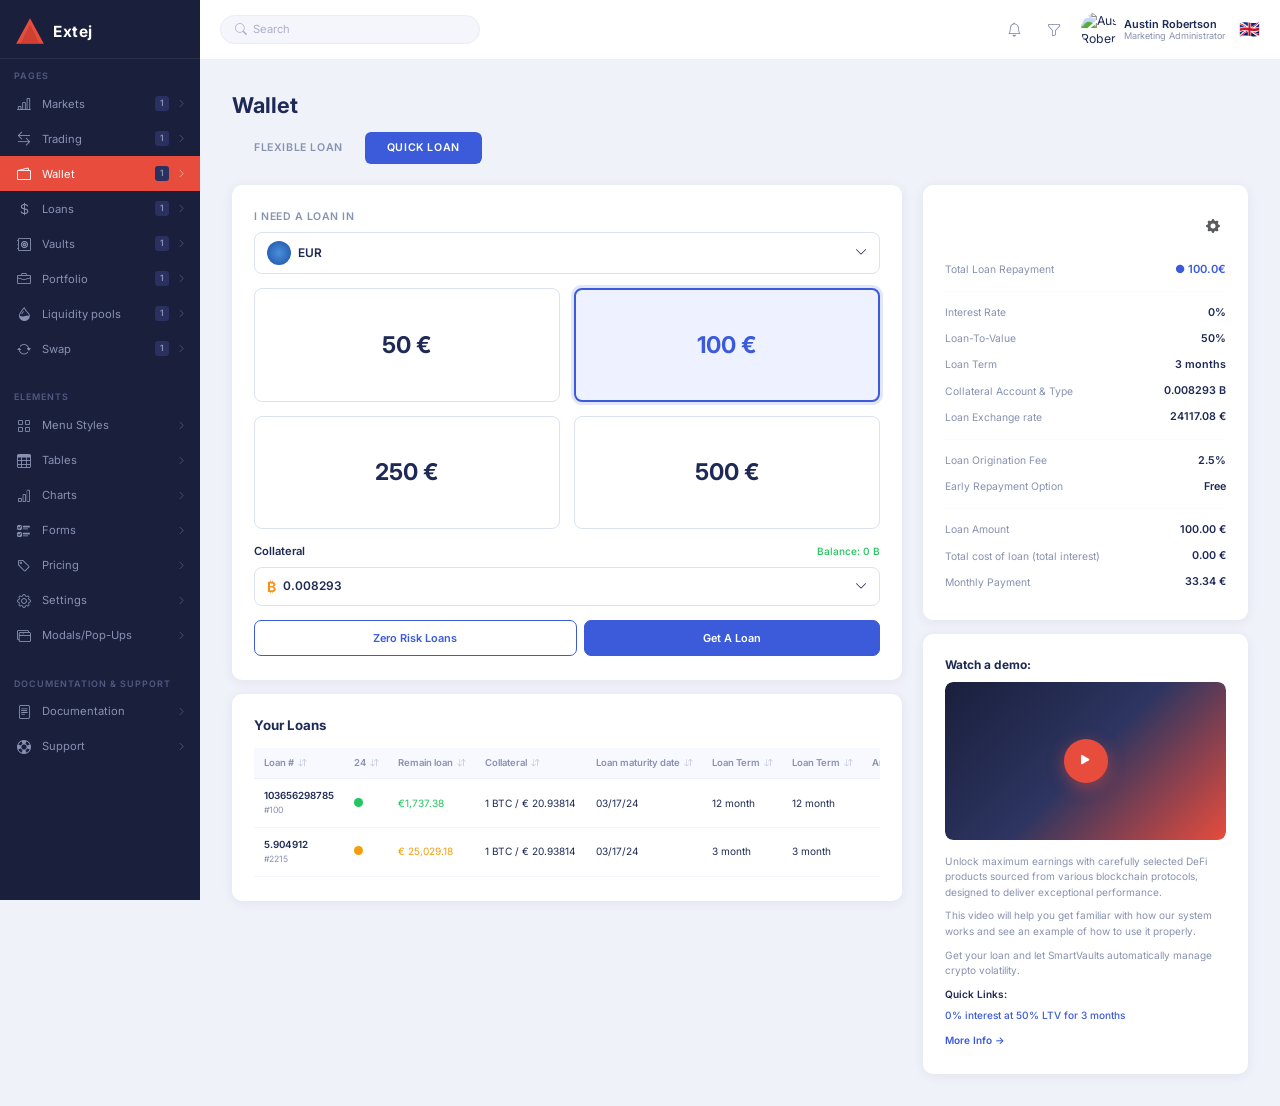
==== assignments/assign2/index.html @ 7be0f8ec "Initial commit: Abhiyantri Foodler project" ====
<!DOCTYPE html>
<html lang="en">
<head>
  <meta charset="UTF-8" />
  <meta name="viewport" content="width=device-width, initial-scale=1.0" />
  <title>Extej – Wallet</title>

  <!-- Bootstrap 5 -->
  <link
    rel="stylesheet"
    href="https://cdn.jsdelivr.net/npm/bootstrap@5.3.3/dist/css/bootstrap.min.css"
  />
  <!-- Bootstrap Icons -->
  <link
    rel="stylesheet"
    href="https://cdn.jsdelivr.net/npm/bootstrap-icons@1.11.3/font/bootstrap-icons.min.css"
  />
  <!-- Google Fonts -->
  <link
    href="https://fonts.googleapis.com/css2?family=Inter:wght@300;400;500;600;700&display=swap"
    rel="stylesheet"
  />

  <link rel="stylesheet" href="style.css" />
</head>
<body>

<!-- ═══════════════════════════════════════════
     MOBILE OFFCANVAS SIDEBAR (xs / sm)
═══════════════════════════════════════════ -->
<div class="offcanvas offcanvas-start sidebar-offcanvas" tabindex="-1" id="mobileSidebar">
  <div class="offcanvas-header border-0 pb-0">
    <div class="brand d-flex align-items-center gap-2">
      <div class="brand-logo">
        <svg width="30" height="30" viewBox="0 0 30 30" fill="none">
          <polygon points="15,2 28,26 2,26" fill="#e74c3c"/>
          <polygon points="15,8 24,26 6,26" fill="#c0392b" opacity=".6"/>
        </svg>
      </div>
      <span class="brand-name">Extej</span>
    </div>
    <button type="button" class="btn-close btn-close-white" data-bs-dismiss="offcanvas"></button>
  </div>
  <div class="offcanvas-body p-0">
    <!-- reuse same sidebar nav -->
    <div id="sidebarNavMobile"></div>
  </div>
</div>

<!-- ═══════════════════════════════════════════
     MAIN LAYOUT WRAPPER
═══════════════════════════════════════════ -->
<div class="app-wrapper">

  <!-- ─── SIDEBAR (md+) ─── -->
  <aside class="sidebar d-none d-md-flex flex-column">

    <!-- Brand -->
    <div class="sidebar-brand d-flex align-items-center gap-2">
      <div class="brand-logo">
        <svg width="32" height="32" viewBox="0 0 30 30" fill="none">
          <polygon points="15,2 28,26 2,26" fill="#e74c3c"/>
          <polygon points="15,8 24,26 6,26" fill="#c0392b" opacity=".6"/>
        </svg>
      </div>
      <span class="brand-name">Extej</span>
    </div>

    <!-- Nav -->
    <nav class="sidebar-nav flex-grow-1 overflow-auto">

      <p class="nav-section-label">PAGES</p>

      <a href="#" class="nav-item">
        <span class="nav-icon"><i class="bi bi-bar-chart-line"></i></span>
        <span class="nav-text">Markets</span>
        <span class="nav-badge">1</span>
        <i class="bi bi-chevron-right nav-arrow"></i>
      </a>

      <a href="#" class="nav-item">
        <span class="nav-icon"><i class="bi bi-arrow-left-right"></i></span>
        <span class="nav-text">Trading</span>
        <span class="nav-badge">1</span>
        <i class="bi bi-chevron-right nav-arrow"></i>
      </a>

      <a href="#" class="nav-item active">
        <span class="nav-icon"><i class="bi bi-wallet2"></i></span>
        <span class="nav-text">Wallet</span>
        <span class="nav-badge">1</span>
        <i class="bi bi-chevron-right nav-arrow"></i>
      </a>

      <a href="#" class="nav-item">
        <span class="nav-icon"><i class="bi bi-currency-dollar"></i></span>
        <span class="nav-text">Loans</span>
        <span class="nav-badge">1</span>
        <i class="bi bi-chevron-right nav-arrow"></i>
      </a>

      <a href="#" class="nav-item">
        <span class="nav-icon"><i class="bi bi-safe2"></i></span>
        <span class="nav-text">Vaults</span>
        <span class="nav-badge">1</span>
        <i class="bi bi-chevron-right nav-arrow"></i>
      </a>

      <a href="#" class="nav-item">
        <span class="nav-icon"><i class="bi bi-briefcase"></i></span>
        <span class="nav-text">Portfolio</span>
        <span class="nav-badge">1</span>
        <i class="bi bi-chevron-right nav-arrow"></i>
      </a>

      <a href="#" class="nav-item">
        <span class="nav-icon"><i class="bi bi-droplet-half"></i></span>
        <span class="nav-text">Liquidity pools</span>
        <span class="nav-badge">1</span>
        <i class="bi bi-chevron-right nav-arrow"></i>
      </a>

      <a href="#" class="nav-item">
        <span class="nav-icon"><i class="bi bi-arrow-repeat"></i></span>
        <span class="nav-text">Swap</span>
        <span class="nav-badge">1</span>
        <i class="bi bi-chevron-right nav-arrow"></i>
      </a>

      <p class="nav-section-label mt-3">ELEMENTS</p>

      <a href="#" class="nav-item">
        <span class="nav-icon"><i class="bi bi-grid"></i></span>
        <span class="nav-text">Menu Styles</span>
        <i class="bi bi-chevron-right nav-arrow"></i>
      </a>
      <a href="#" class="nav-item">
        <span class="nav-icon"><i class="bi bi-table"></i></span>
        <span class="nav-text">Tables</span>
        <i class="bi bi-chevron-right nav-arrow"></i>
      </a>
      <a href="#" class="nav-item">
        <span class="nav-icon"><i class="bi bi-bar-chart"></i></span>
        <span class="nav-text">Charts</span>
        <i class="bi bi-chevron-right nav-arrow"></i>
      </a>
      <a href="#" class="nav-item">
        <span class="nav-icon"><i class="bi bi-ui-checks"></i></span>
        <span class="nav-text">Forms</span>
        <i class="bi bi-chevron-right nav-arrow"></i>
      </a>
      <a href="#" class="nav-item">
        <span class="nav-icon"><i class="bi bi-tag"></i></span>
        <span class="nav-text">Pricing</span>
        <i class="bi bi-chevron-right nav-arrow"></i>
      </a>
      <a href="#" class="nav-item">
        <span class="nav-icon"><i class="bi bi-gear"></i></span>
        <span class="nav-text">Settings</span>
        <i class="bi bi-chevron-right nav-arrow"></i>
      </a>
      <a href="#" class="nav-item">
        <span class="nav-icon"><i class="bi bi-window-stack"></i></span>
        <span class="nav-text">Modals/Pop-Ups</span>
        <i class="bi bi-chevron-right nav-arrow"></i>
      </a>

      <p class="nav-section-label mt-3">DOCUMENTATION &amp; SUPPORT</p>

      <a href="#" class="nav-item">
        <span class="nav-icon"><i class="bi bi-file-text"></i></span>
        <span class="nav-text">Documentation</span>
        <i class="bi bi-chevron-right nav-arrow"></i>
      </a>
      <a href="#" class="nav-item">
        <span class="nav-icon"><i class="bi bi-life-preserver"></i></span>
        <span class="nav-text">Support</span>
        <i class="bi bi-chevron-right nav-arrow"></i>
      </a>

    </nav>
  </aside>

  <!-- ─── MAIN COLUMN ─── -->
  <div class="main-column d-flex flex-column">

    <!-- ─── TOP NAVBAR ─── -->
    <header class="top-navbar d-flex align-items-center">

      <!-- Mobile hamburger -->
      <button
        class="btn hamburger-btn d-md-none me-2"
        type="button"
        data-bs-toggle="offcanvas"
        data-bs-target="#mobileSidebar"
      >
        <i class="bi bi-list fs-4"></i>
      </button>

      <!-- Search -->
      <div class="search-box d-flex align-items-center">
        <i class="bi bi-search search-icon"></i>
        <input type="text" class="search-input" placeholder="Search" />
      </div>

      <div class="ms-auto d-flex align-items-center gap-2 gap-md-3">
        <!-- Notification bell -->
        <button class="icon-btn d-none d-sm-flex">
          <i class="bi bi-bell"></i>
        </button>
        <!-- Filter -->
        <button class="icon-btn d-none d-sm-flex">
          <i class="bi bi-funnel"></i>
        </button>
        <!-- Avatar -->
        <div class="user-info d-flex align-items-center gap-2">
          <div class="avatar-wrap">
            <img
              src="https://ui-avatars.com/api/?name=Austin+Robertson&background=e74c3c&color=fff&size=36"
              alt="Austin Robertson"
              class="avatar-img"
            />
          </div>
          <div class="d-none d-lg-block">
            <div class="user-name">Austin Robertson</div>
            <div class="user-role">Marketing Administrator</div>
          </div>
        </div>
        <!-- Flag -->
        <span class="flag-icon d-none d-sm-flex">🇬🇧</span>
      </div>
    </header>

    <!-- ─── PAGE CONTENT ─── -->
    <main class="page-content flex-grow-1">

      <!-- Page heading -->
      <h1 class="page-title">Wallet</h1>

      <!-- Tabs -->
      <div class="loan-tabs mb-4">
        <button class="tab-btn" id="flexLoanTab">FLEXIBLE LOAN</button>
        <button class="tab-btn active" id="quickLoanTab">QUICK LOAN</button>
      </div>

      <!-- ═══ MAIN GRID: left panel + right demo card ═══ -->
      <div class="row g-3 g-lg-4">

        <!-- LEFT / CENTRE PANEL -->
        <div class="col-12 col-xl-8">

          <!-- I Need A Loan In -->
          <div class="panel-card mb-3">
            <p class="panel-label mb-2">I Need A Loan In</p>

            <!-- Currency selector -->
            <div class="currency-select-wrap mb-3">
              <div class="currency-select d-flex align-items-center gap-2">
                <span class="currency-dot"></span>
                <span class="currency-text">EUR</span>
                <i class="bi bi-chevron-down ms-auto"></i>
              </div>
            </div>

            <!-- Amount cards grid -->
            <div class="amount-grid">
              <div class="amount-card">
                <span class="amount-value">50 €</span>
              </div>
              <div class="amount-card selected">
                <span class="amount-value">100 €</span>
              </div>
              <div class="amount-card">
                <span class="amount-value">250 €</span>
              </div>
              <div class="amount-card">
                <span class="amount-value">500 €</span>
              </div>
            </div>

            <!-- Collateral -->
            <div class="collateral-row d-flex align-items-center justify-content-between mt-3">
              <span class="collateral-label">Collateral</span>
              <span class="balance-label">Balance: 0 B</span>
            </div>
            <div class="collateral-select-wrap mt-2">
              <div class="collateral-select d-flex align-items-center gap-2">
                <span class="btc-icon">₿</span>
                <span class="collateral-value">0.008293</span>
                <i class="bi bi-chevron-down ms-auto"></i>
              </div>
            </div>

            <!-- Action Buttons -->
            <div class="action-btns d-flex gap-2 mt-3">
              <button class="btn btn-outline-primary flex-fill btn-zero-risk">Zero Risk Loans</button>
              <button class="btn btn-primary flex-fill btn-get-loan">Get A Loan</button>
            </div>
          </div>

          <!-- YOUR LOANS TABLE -->
          <div class="panel-card">
            <h2 class="section-title mb-3">Your Loans</h2>
            <div class="table-responsive">
              <table class="table loans-table mb-0">
                <thead>
                  <tr>
                    <th>Loan # <i class="bi bi-arrow-down-up sort-icon"></i></th>
                    <th>24 <i class="bi bi-arrow-down-up sort-icon"></i></th>
                    <th>Remain loan <i class="bi bi-arrow-down-up sort-icon"></i></th>
                    <th>Collateral <i class="bi bi-arrow-down-up sort-icon"></i></th>
                    <th>Loan maturity date <i class="bi bi-arrow-down-up sort-icon"></i></th>
                    <th>Loan Term <i class="bi bi-arrow-down-up sort-icon"></i></th>
                    <th>Loan Term <i class="bi bi-arrow-down-up sort-icon"></i></th>
                    <th>Amount <i class="bi bi-arrow-down-up sort-icon"></i></th>
                    <th></th>
                  </tr>
                </thead>
                <tbody>
                  <tr>
                    <td>
                      <span class="loan-id">103656298785</span>
                      <span class="loan-tag">#100</span>
                    </td>
                    <td><span class="status-dot green"></span></td>
                    <td class="text-success">€1,737.38</td>
                    <td>1 BTC / € 20.93814</td>
                    <td>03/17/24</td>
                    <td>12 month</td>
                    <td>12 month</td>
                    <td></td>
                    <td class="text-end">
                      <button class="btn btn-sm btn-details me-1">Details</button>
                      <button class="btn btn-sm btn-repay">Repay</button>
                    </td>
                  </tr>
                  <tr>
                    <td>
                      <span class="loan-id">5.904912</span>
                      <span class="loan-tag">#2215</span>
                    </td>
                    <td><span class="status-dot yellow"></span></td>
                    <td class="text-warning">€ 25,029.18</td>
                    <td>1 BTC / € 20.93814</td>
                    <td>03/17/24</td>
                    <td>3 month</td>
                    <td>3 month</td>
                    <td></td>
                    <td class="text-end">
                      <button class="btn btn-sm btn-details me-1">Details</button>
                      <button class="btn btn-sm btn-repay">Repay</button>
                    </td>
                  </tr>
                </tbody>
              </table>
            </div>
          </div>

        </div><!-- /col left -->

        <!-- RIGHT PANEL -->
        <div class="col-12 col-xl-4">

          <!-- Loan Details -->
          <div class="panel-card mb-3">
            <div class="loan-details-header d-flex align-items-center justify-content-between mb-3">
              <span></span>
              <button class="icon-btn"><i class="bi bi-gear-fill text-muted"></i></button>
            </div>

            <div class="detail-row">
              <span class="detail-label">Total Loan Repayment</span>
              <span class="detail-value highlight">● 100.0€</span>
            </div>
            <hr class="detail-divider" />
            <div class="detail-row">
              <span class="detail-label">Interest Rate</span>
              <span class="detail-value">0%</span>
            </div>
            <div class="detail-row">
              <span class="detail-label">Loan-To-Value</span>
              <span class="detail-value">50%</span>
            </div>
            <div class="detail-row">
              <span class="detail-label">Loan Term</span>
              <span class="detail-value">3 months</span>
            </div>
            <div class="detail-row">
              <span class="detail-label">Collateral Account &amp; Type</span>
              <span class="detail-value">0.008293 B</span>
            </div>
            <div class="detail-row">
              <span class="detail-label">Loan Exchange rate</span>
              <span class="detail-value">24117.08 €</span>
            </div>
            <hr class="detail-divider" />
            <div class="detail-row">
              <span class="detail-label">Loan Origination Fee</span>
              <span class="detail-value">2.5%</span>
            </div>
            <div class="detail-row">
              <span class="detail-label">Early Repayment Option</span>
              <span class="detail-value">Free</span>
            </div>
            <hr class="detail-divider" />
            <div class="detail-row">
              <span class="detail-label">Loan Amount</span>
              <span class="detail-value">100.00 €</span>
            </div>
            <div class="detail-row">
              <span class="detail-label">Total cost of loan (total interest)</span>
              <span class="detail-value">0.00 €</span>
            </div>
            <div class="detail-row">
              <span class="detail-label">Monthly Payment</span>
              <span class="detail-value">33.34 €</span>
            </div>
          </div>

          <!-- Watch A Demo Card -->
          <div class="panel-card demo-card">
            <h3 class="demo-title">Watch a demo:</h3>
            <div class="demo-thumb mb-3">
              <div class="demo-thumbnail">
                <div class="play-btn-wrap">
                  <div class="play-btn">
                    <i class="bi bi-play-fill"></i>
                  </div>
                </div>
              </div>
            </div>
            <p class="demo-desc">
              Unlock maximum earnings with carefully selected DeFi products sourced from
              various blockchain protocols, designed to deliver exceptional performance.
            </p>
            <p class="demo-desc">
              This video will help you get familiar with how our system works and see an
              example of how to use it properly.
            </p>
            <p class="demo-desc">
              Get your loan and let SmartVaults automatically manage crypto volatility.
            </p>
            <p class="demo-quick">Quick Links:</p>
            <a href="#" class="demo-link">0% interest at 50% LTV for 3 months</a>
            <div class="mt-2">
              <a href="#" class="more-info-link">More Info →</a>
            </div>
          </div>

        </div><!-- /col right -->

      </div><!-- /row -->

    </main>
  </div><!-- /main-column -->
</div><!-- /app-wrapper -->

<!-- Bootstrap JS -->
<script src="https://cdn.jsdelivr.net/npm/bootstrap@5.3.3/dist/js/bootstrap.bundle.min.js"></script>
<script src="app.js"></script>
</body>
</html>
---- assignments/assign2/style.css ----
/* ═══════════════════════════════════════════════════════
   EXTEJ – WALLET  |  style.css
   Mobile-first → progressively enhanced to large screen
═══════════════════════════════════════════════════════ */

/* ─── CSS CUSTOM PROPERTIES ─────────────────────────── */
:root {
  --sidebar-width: 200px;
  --sidebar-bg: #1a1f3c;          /* deep navy */
  --sidebar-text: #8892b0;
  --sidebar-text-active: #fff;
  --sidebar-active-bg: #e74c3c;
  --sidebar-hover-bg: rgba(255,255,255,.05);
  --sidebar-section: #515a80;
  --sidebar-badge: #2a3060;

  --topbar-bg: #ffffff;
  --topbar-border: #eef0f8;
  --topbar-height: 56px;

  --page-bg: #f0f2fa;
  --panel-bg: #ffffff;
  --panel-radius: 10px;
  --panel-shadow: 0 2px 12px rgba(30,40,90,.07);

  --primary: #3b5bdb;
  --primary-dark: #2f4abf;
  --accent: #e74c3c;
  --success: #22c55e;
  --warning: #f59e0b;

  --text-main: #1e2a55;
  --text-muted: #8892b0;
  --text-small: 0.72rem;

  --amount-card-border: #dde2f0;
  --amount-card-selected: #3b5bdb;
  --amount-card-selected-bg: #eef1ff;
  --amount-card-radius: 8px;

  --detail-divider: #eef0f8;

  --tab-active-bg: #3b5bdb;
  --tab-active-color: #fff;
  --tab-inactive-color: #8892b0;

  font-size: 14px;
}

/* ─── RESET & BASE ───────────────────────────────────── */
*, *::before, *::after { box-sizing: border-box; margin: 0; padding: 0; }

body {
  font-family: 'Inter', sans-serif;
  background: var(--page-bg);
  color: var(--text-main);
  font-size: 0.875rem;
  min-height: 100vh;
}

/* ─── APP WRAPPER ────────────────────────────────────── */
.app-wrapper {
  display: flex;
  min-height: 100vh;
}

/* ══════════════════════════════════════════════════════
   SIDEBAR  (hidden on mobile → visible md+)
══════════════════════════════════════════════════════ */
.sidebar {
  width: var(--sidebar-width);
  min-height: 100vh;
  background: var(--sidebar-bg);
  flex-shrink: 0;
  position: sticky;
  top: 0;
  height: 100vh;
  overflow-y: auto;
  z-index: 1000;
}

/* Offcanvas sidebar (mobile) */
.sidebar-offcanvas {
  width: 220px !important;
  background: var(--sidebar-bg) !important;
  color: var(--sidebar-text);
}

/* Brand */
.sidebar-brand {
  padding: 16px 14px 10px;
  border-bottom: 1px solid rgba(255,255,255,.06);
}

.brand-logo svg { display: block; }

.brand-name {
  font-size: 1.1rem;
  font-weight: 700;
  color: #fff;
  letter-spacing: .5px;
}

/* Section labels */
.nav-section-label {
  font-size: 0.64rem;
  font-weight: 600;
  color: var(--sidebar-section);
  letter-spacing: 1px;
  text-transform: uppercase;
  padding: 10px 14px 4px;
  margin: 0;
}

/* Nav items */
.nav-item {
  display: flex;
  align-items: center;
  gap: 8px;
  padding: 7px 14px;
  text-decoration: none;
  color: var(--sidebar-text);
  font-size: 0.8rem;
  font-weight: 400;
  transition: background .18s, color .18s;
  border-radius: 0;
  position: relative;
}

.nav-item:hover {
  background: var(--sidebar-hover-bg);
  color: #fff;
  text-decoration: none;
}

.nav-item.active {
  background: var(--sidebar-active-bg);
  color: #fff;
}

.nav-icon {
  font-size: 1rem;
  width: 20px;
  display: flex;
  align-items: center;
  justify-content: center;
  flex-shrink: 0;
}

.nav-text { flex: 1; }

.nav-badge {
  background: var(--sidebar-badge);
  color: #8892b0;
  font-size: 0.62rem;
  padding: 1px 5px;
  border-radius: 3px;
  font-weight: 600;
}

.nav-arrow {
  font-size: 0.65rem;
  color: var(--sidebar-section);
}

.nav-item.active .nav-arrow { color: rgba(255,255,255,.6); }

/* ══════════════════════════════════════════════════════
   MAIN COLUMN
══════════════════════════════════════════════════════ */
.main-column {
  flex: 1;
  min-width: 0;
  display: flex;
  flex-direction: column;
}

/* ──────────────────────────────────────────────────────
   TOP NAVBAR
────────────────────────────────────────────────────── */
.top-navbar {
  background: var(--topbar-bg);
  border-bottom: 1px solid var(--topbar-border);
  height: var(--topbar-height);
  padding: 0 16px;
  position: sticky;
  top: 0;
  z-index: 999;
  gap: 8px;
}

.hamburger-btn {
  background: none;
  border: none;
  color: var(--text-main);
  padding: 4px 6px;
}

.search-box {
  background: #f5f6fc;
  border: 1px solid #eaecf6;
  border-radius: 20px;
  padding: 5px 14px;
  gap: 6px;
  flex: 1;
  max-width: 260px;
}

.search-icon { color: #aab0cc; font-size: .85rem; }

.search-input {
  background: none;
  border: none;
  outline: none;
  font-size: .8rem;
  color: var(--text-main);
  width: 100%;
}

.search-input::placeholder { color: #aab0cc; }

.icon-btn {
  background: none;
  border: none;
  color: var(--text-muted);
  font-size: 1rem;
  padding: 6px;
  border-radius: 6px;
  display: flex;
  align-items: center;
  justify-content: center;
  cursor: pointer;
  transition: background .15s;
}

.icon-btn:hover { background: #f0f2fa; }

.avatar-wrap {
  width: 36px;
  height: 36px;
  border-radius: 50%;
  overflow: hidden;
  flex-shrink: 0;
}

.avatar-img { width: 100%; height: 100%; object-fit: cover; }

.user-name {
  font-size: .78rem;
  font-weight: 600;
  color: var(--text-main);
  line-height: 1.2;
}

.user-role {
  font-size: .65rem;
  color: var(--text-muted);
  line-height: 1.2;
}

.flag-icon { font-size: 1.2rem; }

/* ──────────────────────────────────────────────────────
   PAGE CONTENT
────────────────────────────────────────────────────── */
.page-content {
  padding: 20px 14px;
}

@media (min-width: 576px) {
  .page-content { padding: 24px 20px; }
}

@media (min-width: 992px) {
  .page-content { padding: 28px 28px; }
}

.page-title {
  font-size: 1.4rem;
  font-weight: 700;
  color: var(--text-main);
  margin-bottom: 14px;
}

/* ─── TABS ───────────────────────────────────────────── */
.loan-tabs {
  display: flex;
  gap: 0;
  background: #f0f2fa;
  border-radius: 6px;
  overflow: hidden;
  width: fit-content;
}

.tab-btn {
  background: none;
  border: none;
  padding: 7px 18px;
  font-size: .72rem;
  font-weight: 600;
  letter-spacing: .6px;
  color: var(--tab-inactive-color);
  cursor: pointer;
  transition: background .2s, color .2s;
  border-radius: 6px;
}

.tab-btn.active {
  background: var(--tab-active-bg);
  color: var(--tab-active-color);
}

/* ─── PANEL CARD ─────────────────────────────────────── */
.panel-card {
  background: var(--panel-bg);
  border-radius: var(--panel-radius);
  box-shadow: var(--panel-shadow);
  padding: 18px;
}

.panel-label {
  font-size: .75rem;
  font-weight: 600;
  color: var(--text-muted);
  text-transform: uppercase;
  letter-spacing: .5px;
}

/* ─── CURRENCY SELECT ────────────────────────────────── */
.currency-select-wrap { max-width: 100%; }

.currency-select {
  border: 1px solid #dde2f0;
  border-radius: 8px;
  padding: 8px 12px;
  cursor: pointer;
  background: #fff;
}

.currency-dot {
  width: 24px;
  height: 24px;
  background: radial-gradient(circle, #4a90d9 0%, #1a4fa8 100%);
  border-radius: 50%;
  display: inline-block;
  flex-shrink: 0;
}

.currency-text {
  font-size: .85rem;
  font-weight: 600;
  color: var(--text-main);
}

/* ─── AMOUNT CARDS GRID ──────────────────────────────── */
.amount-grid {
  display: grid;
  grid-template-columns: 1fr 1fr;
  gap: 10px;
  margin-top: 10px;
}

.amount-card {
  border: 1px solid var(--amount-card-border);
  border-radius: var(--amount-card-radius);
  padding: 28px 12px;
  display: flex;
  align-items: center;
  justify-content: center;
  cursor: pointer;
  transition: border-color .2s, background .2s, box-shadow .2s;
  background: #fff;
}

.amount-card:hover {
  border-color: var(--primary);
  box-shadow: 0 0 0 2px rgba(59,91,219,.12);
}

.amount-card.selected {
  border: 2px solid var(--amount-card-selected);
  background: var(--amount-card-selected-bg);
  box-shadow: 0 0 0 3px rgba(59,91,219,.15);
}

.amount-value {
  font-size: 1.3rem;
  font-weight: 700;
  color: var(--text-main);
}

.amount-card.selected .amount-value { color: var(--primary); }

/* ─── COLLATERAL ─────────────────────────────────────── */
.collateral-label {
  font-size: .8rem;
  font-weight: 600;
  color: var(--text-main);
}

.balance-label {
  font-size: .72rem;
  color: var(--success);
  font-weight: 500;
}

.collateral-select-wrap { max-width: 100%; }

.collateral-select {
  border: 1px solid #dde2f0;
  border-radius: 8px;
  padding: 8px 12px;
  cursor: pointer;
  background: #fff;
}

.btc-icon {
  font-size: 1rem;
  color: #f7931a;
  font-weight: 700;
}

.collateral-value {
  font-size: .85rem;
  font-weight: 600;
  color: var(--text-main);
}

/* ─── ACTION BUTTONS ─────────────────────────────────── */
.btn-zero-risk {
  border-color: var(--primary);
  color: var(--primary);
  font-weight: 600;
  font-size: .78rem;
  padding: 9px 12px;
  border-radius: 7px;
}

.btn-zero-risk:hover {
  background: var(--primary);
  color: #fff;
}

.btn-get-loan {
  background: var(--primary);
  border-color: var(--primary);
  color: #fff;
  font-weight: 600;
  font-size: .78rem;
  padding: 9px 12px;
  border-radius: 7px;
}

.btn-get-loan:hover {
  background: var(--primary-dark);
  border-color: var(--primary-dark);
}

/* ─── LOAN DETAILS PANEL ─────────────────────────────── */
.detail-row {
  display: flex;
  justify-content: space-between;
  align-items: center;
  padding: 5px 0;
  gap: 6px;
}

.detail-label {
  font-size: .72rem;
  color: var(--text-muted);
  line-height: 1.3;
}

.detail-value {
  font-size: .75rem;
  font-weight: 600;
  color: var(--text-main);
  text-align: right;
  white-space: nowrap;
}

.detail-value.highlight {
  color: var(--primary);
  font-size: .8rem;
}

.detail-divider {
  margin: 8px 0;
  border-color: var(--detail-divider);
}

/* ─── WATCH A DEMO CARD ──────────────────────────────── */
.demo-card { }

.demo-title {
  font-size: .85rem;
  font-weight: 700;
  color: var(--text-main);
  margin-bottom: 10px;
}

.demo-thumb {
  width: 100%;
  border-radius: 8px;
  overflow: hidden;
}

.demo-thumbnail {
  width: 100%;
  padding-top: 56.25%;          /* 16:9 aspect */
  position: relative;
  background: linear-gradient(135deg, #1a1f3c 0%, #2d3561 50%, #e74c3c 100%);
  border-radius: 8px;
  overflow: hidden;
}

.play-btn-wrap {
  position: absolute;
  inset: 0;
  display: flex;
  align-items: center;
  justify-content: center;
}

.play-btn {
  width: 44px;
  height: 44px;
  background: #e74c3c;
  border-radius: 50%;
  display: flex;
  align-items: center;
  justify-content: center;
  color: #fff;
  font-size: 1.2rem;
  box-shadow: 0 4px 16px rgba(231,76,60,.5);
  cursor: pointer;
  transition: transform .2s;
}

.play-btn:hover { transform: scale(1.1); }

.demo-desc {
  font-size: .72rem;
  color: var(--text-muted);
  line-height: 1.55;
  margin-bottom: 8px;
}

.demo-quick {
  font-size: .72rem;
  font-weight: 600;
  color: var(--text-main);
  margin-bottom: 4px;
}

.demo-link {
  font-size: .72rem;
  color: var(--primary);
  font-weight: 500;
  text-decoration: none;
}

.demo-link:hover { text-decoration: underline; }

.more-info-link {
  font-size: .72rem;
  color: var(--primary);
  font-weight: 600;
  text-decoration: none;
}

.more-info-link:hover { text-decoration: underline; }

/* ─── YOUR LOANS TABLE ───────────────────────────────── */
.section-title {
  font-size: .95rem;
  font-weight: 700;
  color: var(--text-main);
}

.loans-table {
  font-size: .72rem;
}

.loans-table thead th {
  background: #f8f9ff;
  color: var(--text-muted);
  font-weight: 600;
  font-size: .68rem;
  border-bottom: 1px solid #eef0f8;
  white-space: nowrap;
  padding: 8px 10px;
  vertical-align: middle;
}

.loans-table tbody td {
  border-bottom: 1px solid #f4f5fc;
  padding: 10px 10px;
  vertical-align: middle;
  white-space: nowrap;
  color: var(--text-main);
}

.sort-icon {
  font-size: .6rem;
  color: #bbc2d8;
  margin-left: 2px;
}

.loan-id {
  font-size: .7rem;
  font-weight: 600;
  color: var(--text-main);
  display: block;
}

.loan-tag {
  font-size: .62rem;
  color: var(--text-muted);
  display: block;
}

.status-dot {
  display: inline-block;
  width: 9px;
  height: 9px;
  border-radius: 50%;
}

.status-dot.green { background: var(--success); }
.status-dot.yellow { background: var(--warning); }

.btn-details {
  background: #f0f2fa;
  border: 1px solid #dde2f0;
  color: var(--text-main);
  font-size: .65rem;
  font-weight: 600;
  border-radius: 5px;
  padding: 3px 9px;
}

.btn-repay {
  background: var(--primary);
  border: 1px solid var(--primary);
  color: #fff;
  font-size: .65rem;
  font-weight: 600;
  border-radius: 5px;
  padding: 3px 9px;
}

.btn-repay:hover { background: var(--primary-dark); }

/* ══════════════════════════════════════════════════════
   RESPONSIVE BREAKPOINTS
══════════════════════════════════════════════════════ */

/* ── sm (≥576px) ── */
@media (min-width: 576px) {
  .top-navbar { padding: 0 20px; height: 60px; }
  .page-title  { font-size: 1.55rem; }
  .tab-btn     { font-size: .76rem; padding: 8px 22px; }
}

/* ── md (≥768px): sidebar appears ── */
@media (min-width: 768px) {
  .sidebar {
    padding-top: 0;
  }

  .page-content { padding: 28px 24px; }
  .panel-card   { padding: 22px 20px; }

  .amount-card  { padding: 32px 16px; }
  .amount-value { font-size: 1.5rem; }

  .detail-label { font-size: .74rem; }
  .detail-value { font-size: .77rem; }
}

/* ── lg (≥992px) ── */
@media (min-width: 992px) {
  .page-content { padding: 30px 30px; }

  /* row now has loan-details on same row as "I need a loan" */
  .amount-grid  { gap: 14px; }
  .amount-card  { padding: 36px 20px; }
  .amount-value { font-size: 1.6rem; }
}

/* ── xl (≥1200px): full desktop layout ── */
@media (min-width: 1200px) {
  :root { --topbar-height: 62px; }

  .page-content { padding: 32px 32px; }
  .panel-card   { padding: 24px 22px; }

  .amount-card  { padding: 38px 22px; }
  .amount-value { font-size: 1.65rem; }
}

/* ── xxl (≥1400px) ── */
@media (min-width: 1400px) {
  :root { --sidebar-width: 215px; }
}

/* ──────────────────────────────────────────────────────
   SCROLLBAR (sidebar)
────────────────────────────────────────────────────── */
.sidebar::-webkit-scrollbar { width: 4px; }
.sidebar::-webkit-scrollbar-thumb { background: rgba(255,255,255,.12); border-radius: 4px; }

/* ──────────────────────────────────────────────────────
   UTILITY
────────────────────────────────────────────────────── */
.text-success { color: var(--success) !important; }
.text-warning { color: var(--warning) !important; }
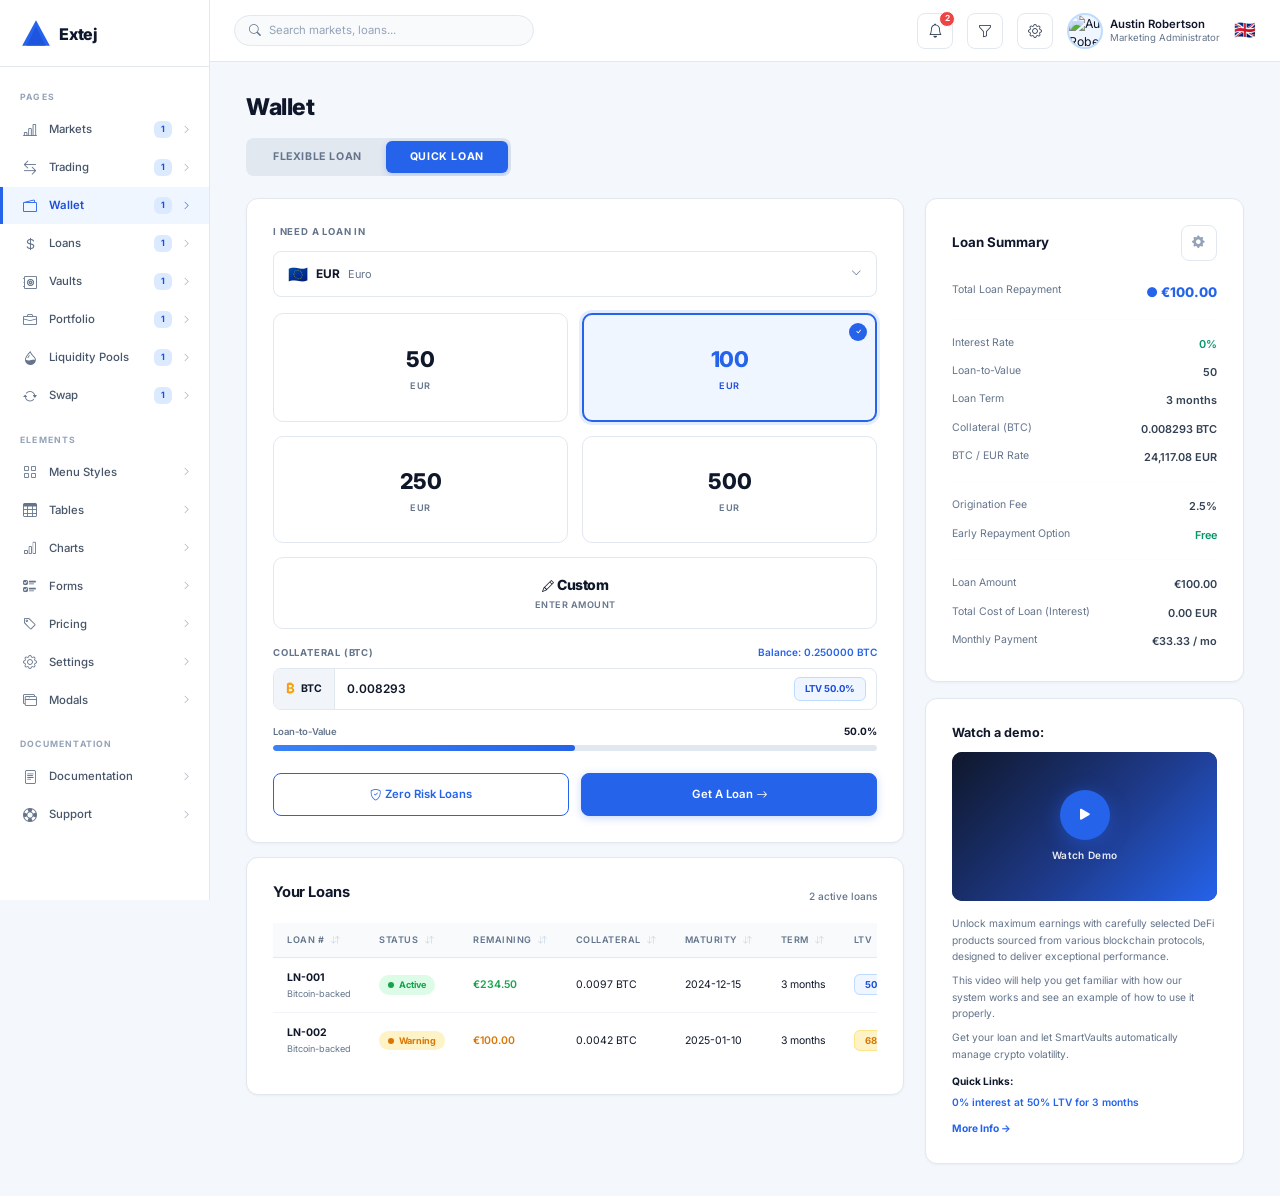
==== commit cd67a28f: "feat: redesign Extej wallet dashboard to professional light blue fintech theme and implement interac" ====
--- a/assignments/assign2/index.html
+++ b/assignments/assign2/index.html
@@ -3,460 +3,343 @@
 <head>
   <meta charset="UTF-8" />
   <meta name="viewport" content="width=device-width, initial-scale=1.0" />
-  <title>Extej – Wallet</title>
-
-  <!-- Bootstrap 5 -->
-  <link
-    rel="stylesheet"
-    href="https://cdn.jsdelivr.net/npm/bootstrap@5.3.3/dist/css/bootstrap.min.css"
-  />
-  <!-- Bootstrap Icons -->
-  <link
-    rel="stylesheet"
-    href="https://cdn.jsdelivr.net/npm/bootstrap-icons@1.11.3/font/bootstrap-icons.min.css"
-  />
-  <!-- Google Fonts -->
-  <link
-    href="https://fonts.googleapis.com/css2?family=Inter:wght@300;400;500;600;700&display=swap"
-    rel="stylesheet"
-  />
-
+  <title>Extej - Wallet</title>
+  <meta name="description" content="Extej crypto wallet - get zero-interest Bitcoin-backed loans, manage collateral, and track your loan portfolio." />
+  <link rel="stylesheet" href="https://cdn.jsdelivr.net/npm/bootstrap@5.3.3/dist/css/bootstrap.min.css" />
+  <link rel="stylesheet" href="https://cdn.jsdelivr.net/npm/bootstrap-icons@1.11.3/font/bootstrap-icons.min.css" />
   <link rel="stylesheet" href="style.css" />
 </head>
 <body>
 
-<!-- ═══════════════════════════════════════════
-     MOBILE OFFCANVAS SIDEBAR (xs / sm)
-═══════════════════════════════════════════ -->
+<div class="panel-backdrop" id="panelBackdrop"></div>
+
+<div class="notif-panel" id="notifPanel">
+  <div class="notif-panel-header">
+    <span class="notif-panel-title">Notifications</span>
+    <button class="notif-clear-btn" id="markAllReadBtn" type="button">Mark all read</button>
+  </div>
+  <div class="notif-list" id="notifList">
+    <div style="padding:20px;text-align:center;color:#94A3B8;font-size:.78rem;">Loading...</div>
+  </div>
+</div>
+
+<div class="settings-panel" id="settingsPanel">
+  <div class="settings-panel-header">
+    <span class="settings-panel-title">Settings</span>
+    <button class="icon-btn" id="settingsPanelClose" type="button"><i class="bi bi-x-lg"></i></button>
+  </div>
+  <div class="settings-body">
+    <div class="settings-item">
+      <div><div class="settings-item-label">Dark Mode</div><div class="settings-item-sub">Use dark theme</div></div>
+      <label class="toggle"><input type="checkbox" id="darkModeToggle" /><span class="toggle-slider"></span></label>
+    </div>
+    <div class="settings-item">
+      <div><div class="settings-item-label">Notifications</div><div class="settings-item-sub">Push and email alerts</div></div>
+      <label class="toggle"><input type="checkbox" id="notifToggle" checked /><span class="toggle-slider"></span></label>
+    </div>
+    <div class="settings-item">
+      <div><div class="settings-item-label">2-Factor Auth</div><div class="settings-item-sub">Currently enabled</div></div>
+      <label class="toggle"><input type="checkbox" id="twoFaToggle" checked /><span class="toggle-slider"></span></label>
+    </div>
+    <div class="settings-item" style="border-top:1px solid #F1F5F9;margin-top:4px;padding-top:14px;">
+      <div><div class="settings-item-label">Language</div><div class="settings-item-sub" id="langLabel">English (GB)</div></div>
+      <i class="bi bi-chevron-right" style="color:#94A3B8;font-size:.8rem;"></i>
+    </div>
+  </div>
+</div>
+
+<!-- Profile Panel (slide-in) -->
+<div class="profile-panel" id="profilePanel">
+  <div class="profile-panel-header">
+    <span class="profile-panel-title">My Profile</span>
+    <button class="icon-btn" id="profilePanelClose" type="button" aria-label="Close profile"><i class="bi bi-x-lg"></i></button>
+  </div>
+  <div class="profile-panel-body">
+    <div class="profile-avatar-wrap">
+      <img id="profileAvatar" src="https://ui-avatars.com/api/?name=Austin+Robertson&background=4F46E5&color=fff&size=80" alt="User Avatar" class="profile-avatar-img" />
+    </div>
+    <div class="profile-name" id="profileName">Austin Robertson</div>
+    <div class="profile-role" id="profileRole">Marketing Administrator</div>
+    <div class="profile-email" id="profileEmail">austin.robertson@extej.io</div>
+    <hr class="profile-divider" />
+    <button class="profile-logout-btn" id="profileLogoutBtn" type="button">
+      <i class="bi bi-box-arrow-right"></i> Log Out
+    </button>
+  </div>
+</div>
+
+<div class="modal-overlay" id="loanModal" role="dialog" aria-modal="true">
+  <div class="modal-box">
+    <button class="modal-close" id="loanModalClose" type="button"><i class="bi bi-x-lg"></i></button>
+    <div class="modal-step active" id="loanStep1">
+      <div class="modal-icon indigo"><i class="bi bi-file-earmark-text"></i></div>
+      <h2 class="modal-title">Review Your Loan</h2>
+      <p class="modal-subtitle">Please confirm the details before we process your loan.</p>
+      <div class="modal-summary">
+        <div class="modal-summary-row"><span class="modal-summary-label">Loan Amount</span><span class="modal-summary-value accent" id="reviewAmount">-</span></div>
+        <div class="modal-summary-row"><span class="modal-summary-label">Currency</span><span class="modal-summary-value" id="reviewCurrency">EUR</span></div>
+        <hr class="modal-divider" />
+        <div class="modal-summary-row"><span class="modal-summary-label">Collateral (BTC)</span><span class="modal-summary-value" id="reviewCollateral">-</span></div>
+        <div class="modal-summary-row"><span class="modal-summary-label">Loan-to-Value</span><span class="modal-summary-value" id="reviewLtv">50%</span></div>
+        <hr class="modal-divider" />
+        <div class="modal-summary-row"><span class="modal-summary-label">Interest Rate</span><span class="modal-summary-value" style="color:#059669;">0%</span></div>
+        <div class="modal-summary-row"><span class="modal-summary-label">Term</span><span class="modal-summary-value">3 months</span></div>
+        <div class="modal-summary-row"><span class="modal-summary-label">Monthly Payment</span><span class="modal-summary-value" id="reviewMonthly">-</span></div>
+        <div class="modal-summary-row"><span class="modal-summary-label">Origination Fee</span><span class="modal-summary-value">2.5%</span></div>
+      </div>
+      <button class="modal-btn-primary" id="confirmLoanBtn" type="button">Confirm &amp; Apply</button>
+      <button class="modal-btn-secondary" id="loanModalCancel" type="button">Cancel</button>
+    </div>
+    <div class="modal-step" id="loanStep2">
+      <div class="processing-wrap">
+        <div class="big-spinner"></div>
+        <h2 class="modal-title">Processing...</h2>
+        <p class="modal-subtitle">Submitting your loan application. This usually takes a few seconds.</p>
+      </div>
+    </div>
+    <div class="modal-step" id="loanStep3">
+      <div class="modal-icon success"><i class="bi bi-check-lg"></i></div>
+      <h2 class="modal-title">Loan Approved!</h2>
+      <p class="modal-subtitle">Your funds will appear in your wallet within 2 minutes.</p>
+      <div class="success-id" id="successLoanId">Loan ID: -</div>
+      <button class="modal-btn-primary" id="loanSuccessDone" type="button">Done</button>
+    </div>
+    <div class="modal-step" id="loanStep4">
+      <div class="modal-icon warning"><i class="bi bi-exclamation-triangle"></i></div>
+      <h2 class="modal-title">Something went wrong</h2>
+      <p class="modal-subtitle" id="loanErrorMsg">Temporary service error. Please try again.</p>
+      <button class="modal-btn-primary" id="loanRetryBtn" type="button">Try Again</button>
+      <button class="modal-btn-secondary" id="loanErrorClose" type="button">Cancel</button>
+    </div>
+  </div>
+</div>
+
+<div class="modal-overlay" id="zeroRiskModal" role="dialog" aria-modal="true">
+  <div class="modal-box">
+    <button class="modal-close" id="zeroRiskClose" type="button"><i class="bi bi-x-lg"></i></button>
+    <div class="modal-icon indigo"><i class="bi bi-shield-check"></i></div>
+    <h2 class="modal-title">Zero Risk Loans</h2>
+    <p class="modal-subtitle">Get a loan with <strong>0% interest</strong> at 50% LTV.</p>
+    <ul class="zero-risk-list">
+      <li><span class="zi">&#9989;</span><span><strong>0% interest</strong> for the full 3-month term.</span></li>
+      <li><span class="zi">&#128274;</span><span><strong>SmartVaults</strong> automatically manage crypto volatility.</span></li>
+      <li><span class="zi">&#9889;</span><span><strong>Early repayment</strong> is always free.</span></li>
+      <li><span class="zi">&#8383;</span><span>Your BTC <strong>stays in custody</strong> with full audit trail.</span></li>
+    </ul>
+    <button class="modal-btn-primary" id="applyZeroRiskBtn" type="button">Apply With These Terms</button>
+    <button class="modal-btn-secondary" id="zeroRiskDismiss" type="button">Maybe Later</button>
+  </div>
+</div>
+
+<div class="toast-container" id="toastContainer"></div>
+
 <div class="offcanvas offcanvas-start sidebar-offcanvas" tabindex="-1" id="mobileSidebar">
   <div class="offcanvas-header border-0 pb-0">
     <div class="brand d-flex align-items-center gap-2">
-      <div class="brand-logo">
-        <svg width="30" height="30" viewBox="0 0 30 30" fill="none">
-          <polygon points="15,2 28,26 2,26" fill="#e74c3c"/>
-          <polygon points="15,8 24,26 6,26" fill="#c0392b" opacity=".6"/>
-        </svg>
-      </div>
+      <svg width="30" height="30" viewBox="0 0 30 30" fill="none"><polygon points="15,2 28,26 2,26" fill="#2563EB"/><polygon points="15,8 24,26 6,26" fill="#1D4ED8" opacity=".7"/></svg>
       <span class="brand-name">Extej</span>
     </div>
-    <button type="button" class="btn-close btn-close-white" data-bs-dismiss="offcanvas"></button>
-  </div>
-  <div class="offcanvas-body p-0">
-    <!-- reuse same sidebar nav -->
-    <div id="sidebarNavMobile"></div>
-  </div>
-</div>
-
-<!-- ═══════════════════════════════════════════
-     MAIN LAYOUT WRAPPER
-═══════════════════════════════════════════ -->
+    <button type="button" class="btn-close" data-bs-dismiss="offcanvas"></button>
+  </div>
+  <div class="offcanvas-body p-0"><div id="sidebarNavMobile"></div></div>
+</div>
+
 <div class="app-wrapper">
-
-  <!-- ─── SIDEBAR (md+) ─── -->
   <aside class="sidebar d-none d-md-flex flex-column">
-
-    <!-- Brand -->
     <div class="sidebar-brand d-flex align-items-center gap-2">
-      <div class="brand-logo">
-        <svg width="32" height="32" viewBox="0 0 30 30" fill="none">
-          <polygon points="15,2 28,26 2,26" fill="#e74c3c"/>
-          <polygon points="15,8 24,26 6,26" fill="#c0392b" opacity=".6"/>
-        </svg>
-      </div>
+      <svg width="32" height="32" viewBox="0 0 30 30" fill="none"><polygon points="15,2 28,26 2,26" fill="#2563EB"/><polygon points="15,8 24,26 6,26" fill="#1D4ED8" opacity=".7"/></svg>
       <span class="brand-name">Extej</span>
     </div>
-
-    <!-- Nav -->
-    <nav class="sidebar-nav flex-grow-1 overflow-auto">
-
+    <nav class="sidebar-nav" id="sidebarNav">
       <p class="nav-section-label">PAGES</p>
-
-      <a href="#" class="nav-item">
-        <span class="nav-icon"><i class="bi bi-bar-chart-line"></i></span>
-        <span class="nav-text">Markets</span>
-        <span class="nav-badge">1</span>
-        <i class="bi bi-chevron-right nav-arrow"></i>
-      </a>
-
-      <a href="#" class="nav-item">
-        <span class="nav-icon"><i class="bi bi-arrow-left-right"></i></span>
-        <span class="nav-text">Trading</span>
-        <span class="nav-badge">1</span>
-        <i class="bi bi-chevron-right nav-arrow"></i>
-      </a>
-
-      <a href="#" class="nav-item active">
-        <span class="nav-icon"><i class="bi bi-wallet2"></i></span>
-        <span class="nav-text">Wallet</span>
-        <span class="nav-badge">1</span>
-        <i class="bi bi-chevron-right nav-arrow"></i>
-      </a>
-
-      <a href="#" class="nav-item">
-        <span class="nav-icon"><i class="bi bi-currency-dollar"></i></span>
-        <span class="nav-text">Loans</span>
-        <span class="nav-badge">1</span>
-        <i class="bi bi-chevron-right nav-arrow"></i>
-      </a>
-
-      <a href="#" class="nav-item">
-        <span class="nav-icon"><i class="bi bi-safe2"></i></span>
-        <span class="nav-text">Vaults</span>
-        <span class="nav-badge">1</span>
-        <i class="bi bi-chevron-right nav-arrow"></i>
-      </a>
-
-      <a href="#" class="nav-item">
-        <span class="nav-icon"><i class="bi bi-briefcase"></i></span>
-        <span class="nav-text">Portfolio</span>
-        <span class="nav-badge">1</span>
-        <i class="bi bi-chevron-right nav-arrow"></i>
-      </a>
-
-      <a href="#" class="nav-item">
-        <span class="nav-icon"><i class="bi bi-droplet-half"></i></span>
-        <span class="nav-text">Liquidity pools</span>
-        <span class="nav-badge">1</span>
-        <i class="bi bi-chevron-right nav-arrow"></i>
-      </a>
-
-      <a href="#" class="nav-item">
-        <span class="nav-icon"><i class="bi bi-arrow-repeat"></i></span>
-        <span class="nav-text">Swap</span>
-        <span class="nav-badge">1</span>
-        <i class="bi bi-chevron-right nav-arrow"></i>
-      </a>
-
-      <p class="nav-section-label mt-3">ELEMENTS</p>
-
-      <a href="#" class="nav-item">
-        <span class="nav-icon"><i class="bi bi-grid"></i></span>
-        <span class="nav-text">Menu Styles</span>
-        <i class="bi bi-chevron-right nav-arrow"></i>
-      </a>
-      <a href="#" class="nav-item">
-        <span class="nav-icon"><i class="bi bi-table"></i></span>
-        <span class="nav-text">Tables</span>
-        <i class="bi bi-chevron-right nav-arrow"></i>
-      </a>
-      <a href="#" class="nav-item">
-        <span class="nav-icon"><i class="bi bi-bar-chart"></i></span>
-        <span class="nav-text">Charts</span>
-        <i class="bi bi-chevron-right nav-arrow"></i>
-      </a>
-      <a href="#" class="nav-item">
-        <span class="nav-icon"><i class="bi bi-ui-checks"></i></span>
-        <span class="nav-text">Forms</span>
-        <i class="bi bi-chevron-right nav-arrow"></i>
-      </a>
-      <a href="#" class="nav-item">
-        <span class="nav-icon"><i class="bi bi-tag"></i></span>
-        <span class="nav-text">Pricing</span>
-        <i class="bi bi-chevron-right nav-arrow"></i>
-      </a>
-      <a href="#" class="nav-item">
-        <span class="nav-icon"><i class="bi bi-gear"></i></span>
-        <span class="nav-text">Settings</span>
-        <i class="bi bi-chevron-right nav-arrow"></i>
-      </a>
-      <a href="#" class="nav-item">
-        <span class="nav-icon"><i class="bi bi-window-stack"></i></span>
-        <span class="nav-text">Modals/Pop-Ups</span>
-        <i class="bi bi-chevron-right nav-arrow"></i>
-      </a>
-
-      <p class="nav-section-label mt-3">DOCUMENTATION &amp; SUPPORT</p>
-
-      <a href="#" class="nav-item">
-        <span class="nav-icon"><i class="bi bi-file-text"></i></span>
-        <span class="nav-text">Documentation</span>
-        <i class="bi bi-chevron-right nav-arrow"></i>
-      </a>
-      <a href="#" class="nav-item">
-        <span class="nav-icon"><i class="bi bi-life-preserver"></i></span>
-        <span class="nav-text">Support</span>
-        <i class="bi bi-chevron-right nav-arrow"></i>
-      </a>
-
+      <a href="#" class="nav-item"><span class="nav-icon"><i class="bi bi-bar-chart-line"></i></span><span class="nav-text">Markets</span><span class="nav-badge">1</span><i class="bi bi-chevron-right nav-arrow"></i></a>
+      <a href="#" class="nav-item"><span class="nav-icon"><i class="bi bi-arrow-left-right"></i></span><span class="nav-text">Trading</span><span class="nav-badge">1</span><i class="bi bi-chevron-right nav-arrow"></i></a>
+      <a href="#" class="nav-item active" id="nav-wallet"><span class="nav-icon"><i class="bi bi-wallet2"></i></span><span class="nav-text">Wallet</span><span class="nav-badge">1</span><i class="bi bi-chevron-right nav-arrow"></i></a>
+      <a href="#" class="nav-item"><span class="nav-icon"><i class="bi bi-currency-dollar"></i></span><span class="nav-text">Loans</span><span class="nav-badge">1</span><i class="bi bi-chevron-right nav-arrow"></i></a>
+      <a href="#" class="nav-item"><span class="nav-icon"><i class="bi bi-safe2"></i></span><span class="nav-text">Vaults</span><span class="nav-badge">1</span><i class="bi bi-chevron-right nav-arrow"></i></a>
+      <a href="#" class="nav-item"><span class="nav-icon"><i class="bi bi-briefcase"></i></span><span class="nav-text">Portfolio</span><span class="nav-badge">1</span><i class="bi bi-chevron-right nav-arrow"></i></a>
+      <a href="#" class="nav-item"><span class="nav-icon"><i class="bi bi-droplet-half"></i></span><span class="nav-text">Liquidity Pools</span><span class="nav-badge">1</span><i class="bi bi-chevron-right nav-arrow"></i></a>
+      <a href="#" class="nav-item"><span class="nav-icon"><i class="bi bi-arrow-repeat"></i></span><span class="nav-text">Swap</span><span class="nav-badge">1</span><i class="bi bi-chevron-right nav-arrow"></i></a>
+      <p class="nav-section-label mt-1">ELEMENTS</p>
+      <a href="#" class="nav-item"><span class="nav-icon"><i class="bi bi-grid"></i></span><span class="nav-text">Menu Styles</span><i class="bi bi-chevron-right nav-arrow"></i></a>
+      <a href="#" class="nav-item"><span class="nav-icon"><i class="bi bi-table"></i></span><span class="nav-text">Tables</span><i class="bi bi-chevron-right nav-arrow"></i></a>
+      <a href="#" class="nav-item"><span class="nav-icon"><i class="bi bi-bar-chart"></i></span><span class="nav-text">Charts</span><i class="bi bi-chevron-right nav-arrow"></i></a>
+      <a href="#" class="nav-item"><span class="nav-icon"><i class="bi bi-ui-checks"></i></span><span class="nav-text">Forms</span><i class="bi bi-chevron-right nav-arrow"></i></a>
+      <a href="#" class="nav-item"><span class="nav-icon"><i class="bi bi-tag"></i></span><span class="nav-text">Pricing</span><i class="bi bi-chevron-right nav-arrow"></i></a>
+      <a href="#" class="nav-item"><span class="nav-icon"><i class="bi bi-gear"></i></span><span class="nav-text">Settings</span><i class="bi bi-chevron-right nav-arrow"></i></a>
+      <a href="#" class="nav-item"><span class="nav-icon"><i class="bi bi-window-stack"></i></span><span class="nav-text">Modals</span><i class="bi bi-chevron-right nav-arrow"></i></a>
+      <p class="nav-section-label mt-1">DOCUMENTATION</p>
+      <a href="#" class="nav-item"><span class="nav-icon"><i class="bi bi-file-text"></i></span><span class="nav-text">Documentation</span><i class="bi bi-chevron-right nav-arrow"></i></a>
+      <a href="#" class="nav-item"><span class="nav-icon"><i class="bi bi-life-preserver"></i></span><span class="nav-text">Support</span><i class="bi bi-chevron-right nav-arrow"></i></a>
     </nav>
   </aside>
 
-  <!-- ─── MAIN COLUMN ─── -->
   <div class="main-column d-flex flex-column">
-
-    <!-- ─── TOP NAVBAR ─── -->
     <header class="top-navbar d-flex align-items-center">
-
-      <!-- Mobile hamburger -->
-      <button
-        class="btn hamburger-btn d-md-none me-2"
-        type="button"
-        data-bs-toggle="offcanvas"
-        data-bs-target="#mobileSidebar"
-      >
-        <i class="bi bi-list fs-4"></i>
-      </button>
-
-      <!-- Search -->
+      <button class="btn hamburger-btn d-md-none me-2" type="button" data-bs-toggle="offcanvas" data-bs-target="#mobileSidebar"><i class="bi bi-list fs-4"></i></button>
       <div class="search-box d-flex align-items-center">
         <i class="bi bi-search search-icon"></i>
-        <input type="text" class="search-input" placeholder="Search" />
-      </div>
-
+        <input type="text" class="search-input" placeholder="Search markets, loans..." id="globalSearch" />
+      </div>
       <div class="ms-auto d-flex align-items-center gap-2 gap-md-3">
-        <!-- Notification bell -->
-        <button class="icon-btn d-none d-sm-flex">
-          <i class="bi bi-bell"></i>
+        <button class="icon-btn d-none d-sm-flex" id="notifBtn" type="button" aria-label="Notifications">
+          <i class="bi bi-bell"></i><span class="notif-badge" id="notifBadge">2</span>
         </button>
-        <!-- Filter -->
-        <button class="icon-btn d-none d-sm-flex">
-          <i class="bi bi-funnel"></i>
+        <div class="dropdown-wrap position-relative">
+          <button class="icon-btn d-none d-sm-flex" id="filterBtn" type="button" aria-label="Filter loans">
+            <i class="bi bi-funnel"></i>
+          </button>
+          <div class="filter-dropdown-menu" id="filterDropdownMenu">
+            <div class="filter-dropdown-header">Filter Loans</div>
+            <button class="filter-dropdown-item active" data-filter="all" type="button"><i class="bi bi-check2 me-2"></i>All Loans</button>
+            <button class="filter-dropdown-item" data-filter="active" type="button"><i class="bi bi-circle-fill text-success me-2" style="font-size:7px;"></i>Active Only</button>
+            <button class="filter-dropdown-item" data-filter="warning" type="button"><i class="bi bi-circle-fill text-warning me-2" style="font-size:7px;"></i>Warning / At Risk</button>
+          </div>
+        </div>
+        <button class="icon-btn d-none d-sm-flex" id="settingsBtn" type="button" aria-label="Settings">
+          <i class="bi bi-gear"></i>
         </button>
-        <!-- Avatar -->
-        <div class="user-info d-flex align-items-center gap-2">
+        <div class="user-info d-flex align-items-center gap-2" id="profileBtn" role="button" tabindex="0" aria-label="Open profile" style="cursor:pointer;">
           <div class="avatar-wrap">
-            <img
-              src="https://ui-avatars.com/api/?name=Austin+Robertson&background=e74c3c&color=fff&size=36"
-              alt="Austin Robertson"
-              class="avatar-img"
-            />
+            <img src="https://ui-avatars.com/api/?name=Austin+Robertson&background=2563EB&color=fff&size=36" alt="Austin Robertson" class="avatar-img" id="userAvatar" />
           </div>
           <div class="d-none d-lg-block">
-            <div class="user-name">Austin Robertson</div>
-            <div class="user-role">Marketing Administrator</div>
+            <div class="user-name" id="userName">Austin Robertson</div>
+            <div class="user-role" id="userRole">Marketing Administrator</div>
           </div>
         </div>
-        <!-- Flag -->
-        <span class="flag-icon d-none d-sm-flex">🇬🇧</span>
+        <span class="flag-icon d-none d-sm-flex">&#127468;&#127463;</span>
       </div>
     </header>
 
-    <!-- ─── PAGE CONTENT ─── -->
-    <main class="page-content flex-grow-1">
-
-      <!-- Page heading -->
+    <main class="page-content">
       <h1 class="page-title">Wallet</h1>
-
-      <!-- Tabs -->
-      <div class="loan-tabs mb-4">
-        <button class="tab-btn" id="flexLoanTab">FLEXIBLE LOAN</button>
-        <button class="tab-btn active" id="quickLoanTab">QUICK LOAN</button>
-      </div>
-
-      <!-- ═══ MAIN GRID: left panel + right demo card ═══ -->
+      <div class="loan-tabs">
+        <button class="tab-btn" id="flexLoanTab" type="button">FLEXIBLE LOAN</button>
+        <button class="tab-btn active" id="quickLoanTab" type="button">QUICK LOAN</button>
+      </div>
+
       <div class="row g-3 g-lg-4">
-
-        <!-- LEFT / CENTRE PANEL -->
         <div class="col-12 col-xl-8">
-
-          <!-- I Need A Loan In -->
           <div class="panel-card mb-3">
-            <p class="panel-label mb-2">I Need A Loan In</p>
-
-            <!-- Currency selector -->
-            <div class="currency-select-wrap mb-3">
-              <div class="currency-select d-flex align-items-center gap-2">
-                <span class="currency-dot"></span>
-                <span class="currency-text">EUR</span>
-                <i class="bi bi-chevron-down ms-auto"></i>
+            <p class="panel-label">I Need A Loan In</p>
+            <div class="currency-dropdown-wrap">
+              <button class="currency-select-btn" id="currencySelectBtn" type="button" aria-haspopup="listbox" aria-expanded="false">
+                <span class="currency-flag" id="selectedCurrencyFlag">&#127466;&#127482;</span>
+                <span class="currency-code" id="selectedCurrencyCode">EUR</span>
+                <span class="currency-name" id="selectedCurrencyName">Euro</span>
+                <i class="bi bi-chevron-down currency-chevron"></i>
+              </button>
+              <div class="currency-dropdown-menu" id="currencyDropdownMenu" role="listbox"></div>
+            </div>
+            <div class="amount-grid" id="amountGrid">
+              <div class="amount-card" style="grid-column:1/-1;justify-content:center;min-height:80px;">
+                <span class="skeleton" style="width:80px;height:20px;"></span>
               </div>
             </div>
-
-            <!-- Amount cards grid -->
-            <div class="amount-grid">
-              <div class="amount-card">
-                <span class="amount-value">50 €</span>
+            <div class="custom-amount-input-wrap" id="customAmountWrap">
+              <input type="number" class="custom-amount-field" id="customAmountInput" placeholder="Enter custom amount (e.g. 750)" min="10" max="50000" step="10" />
+            </div>
+            <div class="collateral-header">
+              <span class="collateral-label">Collateral (BTC)</span>
+              <span class="collateral-balance" id="collateralBalance">Balance: 0.25 BTC</span>
+            </div>
+            <div class="collateral-input-wrap">
+              <div class="btc-pill"><span class="btc-symbol">&#8383;</span><span>BTC</span></div>
+              <input type="number" class="collateral-number-input" id="collateralInput" placeholder="0.000000" min="0" step="0.000001" />
+              <span class="ltv-badge safe" id="ltvBadge">LTV 50%</span>
+            </div>
+            <div class="ltv-bar-wrap">
+              <div class="ltv-bar-labels">
+                <span class="ltv-bar-label">Loan-to-Value</span>
+                <span class="ltv-bar-value" id="ltvBarValue">50%</span>
               </div>
-              <div class="amount-card selected">
-                <span class="amount-value">100 €</span>
-              </div>
-              <div class="amount-card">
-                <span class="amount-value">250 €</span>
-              </div>
-              <div class="amount-card">
-                <span class="amount-value">500 €</span>
-              </div>
-            </div>
-
-            <!-- Collateral -->
-            <div class="collateral-row d-flex align-items-center justify-content-between mt-3">
-              <span class="collateral-label">Collateral</span>
-              <span class="balance-label">Balance: 0 B</span>
-            </div>
-            <div class="collateral-select-wrap mt-2">
-              <div class="collateral-select d-flex align-items-center gap-2">
-                <span class="btc-icon">₿</span>
-                <span class="collateral-value">0.008293</span>
-                <i class="bi bi-chevron-down ms-auto"></i>
-              </div>
-            </div>
-
-            <!-- Action Buttons -->
-            <div class="action-btns d-flex gap-2 mt-3">
-              <button class="btn btn-outline-primary flex-fill btn-zero-risk">Zero Risk Loans</button>
-              <button class="btn btn-primary flex-fill btn-get-loan">Get A Loan</button>
-            </div>
-          </div>
-
-          <!-- YOUR LOANS TABLE -->
+              <div class="ltv-track"><div class="ltv-fill" id="ltvFill" style="width:50%;"></div></div>
+            </div>
+            <div class="action-btns">
+              <button class="btn-zero-risk" id="zeroRiskBtn" type="button"><i class="bi bi-shield-check me-1"></i>Zero Risk Loans</button>
+              <button class="btn-get-loan" id="getLoanBtn" type="button">Get A Loan <i class="bi bi-arrow-right ms-1"></i></button>
+            </div>
+          </div>
+
           <div class="panel-card">
-            <h2 class="section-title mb-3">Your Loans</h2>
+            <div class="section-header">
+              <h2 class="section-title">Your Loans</h2>
+              <span class="table-meta" id="loansTableMeta">Loading...</span>
+            </div>
             <div class="table-responsive">
-              <table class="table loans-table mb-0">
+              <table class="loans-table" id="loansTable">
                 <thead>
                   <tr>
-                    <th>Loan # <i class="bi bi-arrow-down-up sort-icon"></i></th>
-                    <th>24 <i class="bi bi-arrow-down-up sort-icon"></i></th>
-                    <th>Remain loan <i class="bi bi-arrow-down-up sort-icon"></i></th>
-                    <th>Collateral <i class="bi bi-arrow-down-up sort-icon"></i></th>
-                    <th>Loan maturity date <i class="bi bi-arrow-down-up sort-icon"></i></th>
-                    <th>Loan Term <i class="bi bi-arrow-down-up sort-icon"></i></th>
-                    <th>Loan Term <i class="bi bi-arrow-down-up sort-icon"></i></th>
-                    <th>Amount <i class="bi bi-arrow-down-up sort-icon"></i></th>
-                    <th></th>
+                    <th>Loan # <i class="bi bi-arrow-down-up sort-icon" data-col="id"></i></th>
+                    <th>Status <i class="bi bi-arrow-down-up sort-icon" data-col="status"></i></th>
+                    <th>Remaining <i class="bi bi-arrow-down-up sort-icon" data-col="remainingLoan"></i></th>
+                    <th>Collateral <i class="bi bi-arrow-down-up sort-icon" data-col="collateral"></i></th>
+                    <th>Maturity <i class="bi bi-arrow-down-up sort-icon" data-col="maturityDate"></i></th>
+                    <th>Term <i class="bi bi-arrow-down-up sort-icon" data-col="term"></i></th>
+                    <th>LTV <i class="bi bi-arrow-down-up sort-icon" data-col="ltv"></i></th>
+                    <th>Actions</th>
                   </tr>
                 </thead>
-                <tbody>
-                  <tr>
-                    <td>
-                      <span class="loan-id">103656298785</span>
-                      <span class="loan-tag">#100</span>
-                    </td>
-                    <td><span class="status-dot green"></span></td>
-                    <td class="text-success">€1,737.38</td>
-                    <td>1 BTC / € 20.93814</td>
-                    <td>03/17/24</td>
-                    <td>12 month</td>
-                    <td>12 month</td>
-                    <td></td>
-                    <td class="text-end">
-                      <button class="btn btn-sm btn-details me-1">Details</button>
-                      <button class="btn btn-sm btn-repay">Repay</button>
-                    </td>
-                  </tr>
-                  <tr>
-                    <td>
-                      <span class="loan-id">5.904912</span>
-                      <span class="loan-tag">#2215</span>
-                    </td>
-                    <td><span class="status-dot yellow"></span></td>
-                    <td class="text-warning">€ 25,029.18</td>
-                    <td>1 BTC / € 20.93814</td>
-                    <td>03/17/24</td>
-                    <td>3 month</td>
-                    <td>3 month</td>
-                    <td></td>
-                    <td class="text-end">
-                      <button class="btn btn-sm btn-details me-1">Details</button>
-                      <button class="btn btn-sm btn-repay">Repay</button>
-                    </td>
-                  </tr>
+                <tbody id="loansTableBody">
+                  <tr><td colspan="8" class="table-empty"><i class="bi bi-hourglass-split"></i><p>Loading your loans...</p></td></tr>
                 </tbody>
               </table>
             </div>
           </div>
-
-        </div><!-- /col left -->
-
-        <!-- RIGHT PANEL -->
+        </div>
+
         <div class="col-12 col-xl-4">
-
-          <!-- Loan Details -->
           <div class="panel-card mb-3">
-            <div class="loan-details-header d-flex align-items-center justify-content-between mb-3">
-              <span></span>
-              <button class="icon-btn"><i class="bi bi-gear-fill text-muted"></i></button>
-            </div>
-
-            <div class="detail-row">
-              <span class="detail-label">Total Loan Repayment</span>
-              <span class="detail-value highlight">● 100.0€</span>
-            </div>
+            <div class="panel-header-row">
+              <span class="panel-header-title">Loan Summary</span>
+              <button class="icon-btn" id="summarySettingsBtn" type="button"><i class="bi bi-gear-fill" style="color:#94A3B8;font-size:.9rem;"></i></button>
+            </div>
+            <div class="detail-row"><span class="detail-label">Total Loan Repayment</span><span class="detail-value highlight" id="sumTotalRepayment">&#9679; -</span></div>
             <hr class="detail-divider" />
-            <div class="detail-row">
-              <span class="detail-label">Interest Rate</span>
-              <span class="detail-value">0%</span>
-            </div>
-            <div class="detail-row">
-              <span class="detail-label">Loan-To-Value</span>
-              <span class="detail-value">50%</span>
-            </div>
-            <div class="detail-row">
-              <span class="detail-label">Loan Term</span>
-              <span class="detail-value">3 months</span>
-            </div>
-            <div class="detail-row">
-              <span class="detail-label">Collateral Account &amp; Type</span>
-              <span class="detail-value">0.008293 B</span>
-            </div>
-            <div class="detail-row">
-              <span class="detail-label">Loan Exchange rate</span>
-              <span class="detail-value">24117.08 €</span>
-            </div>
+            <div class="detail-row"><span class="detail-label">Interest Rate</span><span class="detail-value" id="sumInterestRate" style="color:#059669;">0%</span></div>
+            <div class="detail-row"><span class="detail-label">Loan-to-Value</span><span class="detail-value" id="sumLtv">50%</span></div>
+            <div class="detail-row"><span class="detail-label">Loan Term</span><span class="detail-value" id="sumLoanTerm">3 months</span></div>
+            <div class="detail-row"><span class="detail-label">Collateral (BTC)</span><span class="detail-value" id="sumCollateral">-</span></div>
+            <div class="detail-row"><span class="detail-label">BTC / <span id="sumCurrencyLabel">EUR</span> Rate</span><span class="detail-value" id="sumExchangeRate">24,117.08</span></div>
             <hr class="detail-divider" />
-            <div class="detail-row">
-              <span class="detail-label">Loan Origination Fee</span>
-              <span class="detail-value">2.5%</span>
-            </div>
-            <div class="detail-row">
-              <span class="detail-label">Early Repayment Option</span>
-              <span class="detail-value">Free</span>
-            </div>
+            <div class="detail-row"><span class="detail-label">Origination Fee</span><span class="detail-value" id="sumOriginationFee">2.5%</span></div>
+            <div class="detail-row"><span class="detail-label">Early Repayment Option</span><span class="detail-value" style="color:#059669;">Free</span></div>
             <hr class="detail-divider" />
-            <div class="detail-row">
-              <span class="detail-label">Loan Amount</span>
-              <span class="detail-value">100.00 €</span>
-            </div>
-            <div class="detail-row">
-              <span class="detail-label">Total cost of loan (total interest)</span>
-              <span class="detail-value">0.00 €</span>
-            </div>
-            <div class="detail-row">
-              <span class="detail-label">Monthly Payment</span>
-              <span class="detail-value">33.34 €</span>
-            </div>
-          </div>
-
-          <!-- Watch A Demo Card -->
+            <div class="detail-row"><span class="detail-label">Loan Amount</span><span class="detail-value" id="sumLoanAmount">-</span></div>
+            <div class="detail-row"><span class="detail-label">Total Cost of Loan (Interest)</span><span class="detail-value" id="sumTotalInterest">0.00</span></div>
+            <div class="detail-row"><span class="detail-label">Monthly Payment</span><span class="detail-value" id="sumMonthlyPayment">-</span></div>
+          </div>
+
           <div class="panel-card demo-card">
             <h3 class="demo-title">Watch a demo:</h3>
-            <div class="demo-thumb mb-3">
-              <div class="demo-thumbnail">
+            <div class="video-wrapper" id="videoWrapper">
+              <div class="video-thumb" id="videoThumb">
                 <div class="play-btn-wrap">
-                  <div class="play-btn">
-                    <i class="bi bi-play-fill"></i>
-                  </div>
+                  <div class="play-btn"><i class="bi bi-play-fill"></i></div>
+                  <span class="play-label">Watch Demo</span>
                 </div>
               </div>
-            </div>
-            <p class="demo-desc">
-              Unlock maximum earnings with carefully selected DeFi products sourced from
-              various blockchain protocols, designed to deliver exceptional performance.
-            </p>
-            <p class="demo-desc">
-              This video will help you get familiar with how our system works and see an
-              example of how to use it properly.
-            </p>
-            <p class="demo-desc">
-              Get your loan and let SmartVaults automatically manage crypto volatility.
-            </p>
+              <iframe id="ytPlayer" allow="accelerometer; autoplay; clipboard-write; encrypted-media; gyroscope; picture-in-picture" allowfullscreen title="Extej Loan Demo Video" style="display:none;"></iframe>
+            </div>
+            <p class="demo-desc">Unlock maximum earnings with carefully selected DeFi products sourced from various blockchain protocols, designed to deliver exceptional performance.</p>
+            <p class="demo-desc">This video will help you get familiar with how our system works and see an example of how to use it properly.</p>
+            <p class="demo-desc">Get your loan and let SmartVaults automatically manage crypto volatility.</p>
             <p class="demo-quick">Quick Links:</p>
-            <a href="#" class="demo-link">0% interest at 50% LTV for 3 months</a>
-            <div class="mt-2">
-              <a href="#" class="more-info-link">More Info →</a>
-            </div>
-          </div>
-
-        </div><!-- /col right -->
-
-      </div><!-- /row -->
-
+            <a href="#" class="demo-link" id="zeroRiskQuickLink">0% interest at 50% LTV for 3 months</a>
+            <div class="mt-2"><a href="#" class="more-info-link">More Info &rarr;</a></div>
+          </div>
+        </div>
+      </div>
     </main>
-  </div><!-- /main-column -->
-</div><!-- /app-wrapper -->
-
-<!-- Bootstrap JS -->
+  </div>
+</div>
+
 <script src="https://cdn.jsdelivr.net/npm/bootstrap@5.3.3/dist/js/bootstrap.bundle.min.js"></script>
+<script src="api/loans.js"></script>
+<script src="api/wallet.js"></script>
+<script src="api/notifications.js"></script>
+<script src="api/auth.js"></script>
 <script src="app.js"></script>
 </body>
 </html>
--- a/assignments/assign2/style.css
+++ b/assignments/assign2/style.css
@@ -1,172 +1,228 @@
-/* ═══════════════════════════════════════════════════════
-   EXTEJ – WALLET  |  style.css
-   Mobile-first → progressively enhanced to large screen
-═══════════════════════════════════════════════════════ */
-
-/* ─── CSS CUSTOM PROPERTIES ─────────────────────────── */
+@import url('https://fonts.googleapis.com/css2?family=Inter:wght@300;400;500;600;700;800&display=swap');
+
+/* ══════════════════════════════════════════════════════
+   DESIGN TOKENS — LIGHT BLUE FINTECH PALETTE
+══════════════════════════════════════════════════════ */
 :root {
-  --sidebar-width: 200px;
-  --sidebar-bg: #1a1f3c;          /* deep navy */
-  --sidebar-text: #8892b0;
-  --sidebar-text-active: #fff;
-  --sidebar-active-bg: #e74c3c;
-  --sidebar-hover-bg: rgba(255,255,255,.05);
-  --sidebar-section: #515a80;
-  --sidebar-badge: #2a3060;
-
+  /* Sidebar (Light & Clean) */
+  --sidebar-width: 210px;
+  --sidebar-bg: #ffffff;
+  --sidebar-border: #e2e8f0;
+  --sidebar-text: #475569;
+  --sidebar-text-hover: #0f172a;
+  --sidebar-hover-bg: #f8fafc;
+  --sidebar-active-bg: #eff6ff;
+  --sidebar-active-text: #1d4ed8;
+  --sidebar-active-border: #2563eb;
+  --sidebar-section: #94a3b8;
+  --sidebar-badge-bg: #dbeafe;
+  --sidebar-badge-color: #1d4ed8;
+
+  /* Topbar */
   --topbar-bg: #ffffff;
-  --topbar-border: #eef0f8;
-  --topbar-height: 56px;
-
-  --page-bg: #f0f2fa;
+  --topbar-border: #e2e8f0;
+  --topbar-height: 58px;
+
+  /* Overall Page & Surfaces */
+  --page-bg: #f4f7fc;
   --panel-bg: #ffffff;
-  --panel-radius: 10px;
-  --panel-shadow: 0 2px 12px rgba(30,40,90,.07);
-
-  --primary: #3b5bdb;
-  --primary-dark: #2f4abf;
-  --accent: #e74c3c;
-  --success: #22c55e;
-  --warning: #f59e0b;
-
-  --text-main: #1e2a55;
-  --text-muted: #8892b0;
-  --text-small: 0.72rem;
-
-  --amount-card-border: #dde2f0;
-  --amount-card-selected: #3b5bdb;
-  --amount-card-selected-bg: #eef1ff;
-  --amount-card-radius: 8px;
-
-  --detail-divider: #eef0f8;
-
-  --tab-active-bg: #3b5bdb;
-  --tab-active-color: #fff;
-  --tab-inactive-color: #8892b0;
+  --panel-radius: 12px;
+  --panel-border: #e2e8f0;
+  --panel-shadow: 0 1px 3px 0 rgba(15, 23, 42, 0.04), 0 1px 2px -1px rgba(15, 23, 42, 0.02);
+
+  /* Primary Accent & Brand (Professional Fintech Blue) */
+  --primary: #2563eb;
+  --primary-dark: #1d4ed8;
+  --primary-light: #eff6ff;
+  --primary-border: #bfdbfe;
+  --accent: #2563eb;
+
+  /* Feedback Colors */
+  --success: #16a34a;
+  --success-bg: #dcfce7;
+  --warning: #d97706;
+  --warning-bg: #fef3c7;
+  --danger: #dc2626;
+  --danger-bg: #fee2e2;
+
+  /* Typography Colors */
+  --text-main: #0f172a;
+  --text-secondary: #334155;
+  --text-muted: #64748b;
+  --text-light: #94a3b8;
+
+  /* Interactive Elements */
+  --card-border: #e2e8f0;
+  --card-selected-border: #2563eb;
+  --card-selected-bg: #eff6ff;
+  --card-radius: 10px;
+  --divider: #f1f5f9;
+
+  /* Tabs */
+  --tab-bar-bg: #e2e8f0;
+  --tab-active-bg: #2563eb;
+  --tab-active-color: #ffffff;
+  --tab-inactive-color: #64748b;
 
   font-size: 14px;
 }
 
-/* ─── RESET & BASE ───────────────────────────────────── */
-*, *::before, *::after { box-sizing: border-box; margin: 0; padding: 0; }
+*, *::before, *::after {
+  box-sizing: border-box;
+  margin: 0;
+  padding: 0;
+}
 
 body {
-  font-family: 'Inter', sans-serif;
+  font-family: 'Inter', -apple-system, BlinkMacSystemFont, 'Segoe UI', Roboto, sans-serif;
   background: var(--page-bg);
   color: var(--text-main);
   font-size: 0.875rem;
   min-height: 100vh;
-}
-
-/* ─── APP WRAPPER ────────────────────────────────────── */
+  -webkit-font-smoothing: antialiased;
+  -moz-osx-font-smoothing: grayscale;
+}
+
 .app-wrapper {
   display: flex;
   min-height: 100vh;
 }
 
 /* ══════════════════════════════════════════════════════
-   SIDEBAR  (hidden on mobile → visible md+)
+   SIDEBAR (LIGHT, MINIMAL, TRUSTWORTHY)
 ══════════════════════════════════════════════════════ */
 .sidebar {
   width: var(--sidebar-width);
   min-height: 100vh;
   background: var(--sidebar-bg);
+  border-right: 1px solid var(--sidebar-border);
   flex-shrink: 0;
   position: sticky;
   top: 0;
   height: 100vh;
   overflow-y: auto;
+  overflow-x: hidden;
   z-index: 1000;
-}
-
-/* Offcanvas sidebar (mobile) */
+  display: flex;
+  flex-direction: column;
+}
+
 .sidebar-offcanvas {
-  width: 220px !important;
+  width: 250px !important;
   background: var(--sidebar-bg) !important;
-  color: var(--sidebar-text);
-}
-
-/* Brand */
+  border-right: 1px solid var(--sidebar-border);
+  color: var(--text-main);
+}
+
 .sidebar-brand {
-  padding: 16px 14px 10px;
-  border-bottom: 1px solid rgba(255,255,255,.06);
-}
-
-.brand-logo svg { display: block; }
+  padding: 18px 20px 16px;
+  border-bottom: 1px solid var(--sidebar-border);
+  flex-shrink: 0;
+}
 
 .brand-name {
-  font-size: 1.1rem;
-  font-weight: 700;
-  color: #fff;
-  letter-spacing: .5px;
-}
-
-/* Section labels */
+  font-size: 1.15rem;
+  font-weight: 800;
+  color: var(--text-main);
+  letter-spacing: -0.2px;
+}
+
 .nav-section-label {
-  font-size: 0.64rem;
-  font-weight: 600;
+  font-size: 0.62rem;
+  font-weight: 700;
   color: var(--sidebar-section);
-  letter-spacing: 1px;
+  letter-spacing: 1.2px;
   text-transform: uppercase;
-  padding: 10px 14px 4px;
+  padding: 16px 20px 6px;
   margin: 0;
 }
 
-/* Nav items */
+.sidebar-nav {
+  padding: 8px 0 24px;
+  flex: 1;
+}
+
 .nav-item {
   display: flex;
   align-items: center;
-  gap: 8px;
-  padding: 7px 14px;
+  gap: 10px;
+  padding: 8px 18px;
   text-decoration: none;
   color: var(--sidebar-text);
-  font-size: 0.8rem;
-  font-weight: 400;
-  transition: background .18s, color .18s;
-  border-radius: 0;
+  font-size: 0.8125rem;
+  font-weight: 500;
+  transition: all 0.15s ease;
   position: relative;
+  border-left: 3px solid transparent;
+  margin: 1px 0;
 }
 
 .nav-item:hover {
   background: var(--sidebar-hover-bg);
-  color: #fff;
+  color: var(--sidebar-text-hover);
   text-decoration: none;
+}
+
+.nav-item:hover .nav-icon {
+  color: var(--primary);
+  opacity: 1;
 }
 
 .nav-item.active {
   background: var(--sidebar-active-bg);
-  color: #fff;
+  color: var(--sidebar-active-text);
+  font-weight: 600;
+  border-left: 3px solid var(--sidebar-active-border);
 }
 
 .nav-icon {
   font-size: 1rem;
-  width: 20px;
+  width: 18px;
   display: flex;
   align-items: center;
   justify-content: center;
   flex-shrink: 0;
-}
-
-.nav-text { flex: 1; }
+  color: var(--text-muted);
+  transition: color 0.15s ease;
+}
+
+.nav-item.active .nav-icon {
+  color: var(--primary);
+}
+
+.nav-text {
+  flex: 1;
+}
 
 .nav-badge {
-  background: var(--sidebar-badge);
-  color: #8892b0;
+  background: var(--sidebar-badge-bg);
+  color: var(--sidebar-badge-color);
   font-size: 0.62rem;
-  padding: 1px 5px;
-  border-radius: 3px;
-  font-weight: 600;
+  padding: 2px 7px;
+  border-radius: 6px;
+  font-weight: 700;
 }
 
 .nav-arrow {
   font-size: 0.65rem;
-  color: var(--sidebar-section);
-}
-
-.nav-item.active .nav-arrow { color: rgba(255,255,255,.6); }
+  color: var(--text-light);
+  transition: transform 0.2s;
+}
+
+.nav-item.active .nav-arrow {
+  color: var(--primary);
+}
+
+.sidebar::-webkit-scrollbar {
+  width: 4px;
+}
+.sidebar::-webkit-scrollbar-thumb {
+  background: #cbd5e1;
+  border-radius: 4px;
+}
 
 /* ══════════════════════════════════════════════════════
-   MAIN COLUMN
+   TOP NAVBAR
 ══════════════════════════════════════════════════════ */
 .main-column {
   flex: 1;
@@ -175,65 +231,110 @@
   flex-direction: column;
 }
 
-/* ──────────────────────────────────────────────────────
-   TOP NAVBAR
-────────────────────────────────────────────────────── */
 .top-navbar {
   background: var(--topbar-bg);
   border-bottom: 1px solid var(--topbar-border);
   height: var(--topbar-height);
-  padding: 0 16px;
+  padding: 0 20px;
   position: sticky;
   top: 0;
   z-index: 999;
-  gap: 8px;
+  gap: 12px;
+  display: flex;
+  align-items: center;
 }
 
 .hamburger-btn {
   background: none;
-  border: none;
-  color: var(--text-main);
-  padding: 4px 6px;
+  border: 1px solid var(--card-border);
+  color: var(--text-main);
+  padding: 4px 8px;
+  border-radius: 6px;
+  cursor: pointer;
+  display: flex;
+  align-items: center;
+  justify-content: center;
 }
 
 .search-box {
-  background: #f5f6fc;
-  border: 1px solid #eaecf6;
+  background: #f8fafc;
+  border: 1px solid var(--topbar-border);
   border-radius: 20px;
-  padding: 5px 14px;
-  gap: 6px;
+  padding: 6px 14px;
+  gap: 8px;
   flex: 1;
-  max-width: 260px;
-}
-
-.search-icon { color: #aab0cc; font-size: .85rem; }
+  max-width: 300px;
+  transition: border-color 0.2s, box-shadow 0.2s, background-color 0.2s;
+  display: flex;
+  align-items: center;
+}
+
+.search-box:focus-within {
+  background: #ffffff;
+  border-color: var(--primary);
+  box-shadow: 0 0 0 3px rgba(37, 99, 235, 0.12);
+}
+
+.search-icon {
+  color: var(--text-muted);
+  font-size: 0.85rem;
+}
 
 .search-input {
   background: none;
   border: none;
   outline: none;
-  font-size: .8rem;
+  font-size: 0.8125rem;
   color: var(--text-main);
   width: 100%;
-}
-
-.search-input::placeholder { color: #aab0cc; }
+  font-family: inherit;
+}
+
+.search-input::placeholder {
+  color: var(--text-light);
+}
 
 .icon-btn {
-  background: none;
-  border: none;
-  color: var(--text-muted);
+  background: #ffffff;
+  border: 1px solid var(--topbar-border);
+  color: var(--text-secondary);
   font-size: 1rem;
-  padding: 6px;
-  border-radius: 6px;
+  width: 36px;
+  height: 36px;
+  border-radius: 8px;
   display: flex;
   align-items: center;
   justify-content: center;
   cursor: pointer;
-  transition: background .15s;
-}
-
-.icon-btn:hover { background: #f0f2fa; }
+  transition: all 0.15s ease;
+  position: relative;
+}
+
+.icon-btn:hover {
+  background: var(--primary-light);
+  border-color: var(--primary-border);
+  color: var(--primary);
+  transform: translateY(-1px);
+}
+
+.notif-badge {
+  position: absolute;
+  top: -3px;
+  right: -3px;
+  min-width: 16px;
+  height: 16px;
+  background: #ef4444;
+  color: #fff;
+  font-size: 0.6rem;
+  font-weight: 700;
+  border-radius: 8px;
+  display: flex;
+  align-items: center;
+  justify-content: center;
+  padding: 0 3px;
+  pointer-events: none;
+  border: 1.5px solid #ffffff;
+}
 
 .avatar-wrap {
   width: 36px;
@@ -241,478 +342,1607 @@
   border-radius: 50%;
   overflow: hidden;
   flex-shrink: 0;
-}
-
-.avatar-img { width: 100%; height: 100%; object-fit: cover; }
+  border: 2px solid var(--primary-border);
+  background: var(--primary-light);
+  transition: border-color 0.15s ease;
+}
+
+.user-info:hover .avatar-wrap {
+  border-color: var(--primary);
+}
+
+.avatar-img {
+  width: 100%;
+  height: 100%;
+  object-fit: cover;
+}
 
 .user-name {
-  font-size: .78rem;
+  font-size: 0.8125rem;
   font-weight: 600;
   color: var(--text-main);
   line-height: 1.2;
 }
 
 .user-role {
-  font-size: .65rem;
+  font-size: 0.6875rem;
   color: var(--text-muted);
   line-height: 1.2;
 }
 
-.flag-icon { font-size: 1.2rem; }
-
-/* ──────────────────────────────────────────────────────
+.flag-icon {
+  font-size: 1.25rem;
+}
+
+/* Filter Dropdown */
+.filter-dropdown-menu {
+  position: absolute;
+  top: calc(100% + 8px);
+  right: 0;
+  background: #ffffff;
+  border: 1px solid var(--panel-border);
+  border-radius: 8px;
+  box-shadow: 0 10px 25px -5px rgba(15, 23, 42, 0.1), 0 8px 10px -6px rgba(15, 23, 42, 0.05);
+  min-width: 170px;
+  z-index: 1060;
+  display: none;
+  padding: 4px;
+}
+
+.filter-dropdown-menu.open {
+  display: block;
+}
+
+.filter-dropdown-header {
+  font-size: 0.68rem;
+  font-weight: 700;
+  color: var(--text-muted);
+  text-transform: uppercase;
+  padding: 8px 10px 4px;
+  letter-spacing: 0.5px;
+}
+
+.filter-dropdown-item {
+  width: 100%;
+  text-align: left;
+  background: none;
+  border: none;
+  padding: 8px 10px;
+  font-size: 0.78rem;
+  color: var(--text-secondary);
+  border-radius: 6px;
+  cursor: pointer;
+  display: flex;
+  align-items: center;
+  transition: background 0.15s, color 0.15s;
+  font-family: inherit;
+}
+
+.filter-dropdown-item:hover {
+  background: var(--primary-light);
+  color: var(--primary);
+}
+
+.filter-dropdown-item.active {
+  background: var(--primary-light);
+  color: var(--primary);
+  font-weight: 600;
+}
+
+/* ══════════════════════════════════════════════════════
    PAGE CONTENT
-────────────────────────────────────────────────────── */
+══════════════════════════════════════════════════════ */
 .page-content {
-  padding: 20px 14px;
-}
-
-@media (min-width: 576px) {
-  .page-content { padding: 24px 20px; }
-}
-
-@media (min-width: 992px) {
-  .page-content { padding: 28px 28px; }
+  padding: 24px 20px;
+  flex: 1;
 }
 
 .page-title {
-  font-size: 1.4rem;
-  font-weight: 700;
-  color: var(--text-main);
-  margin-bottom: 14px;
-}
-
-/* ─── TABS ───────────────────────────────────────────── */
+  font-size: 1.55rem;
+  font-weight: 800;
+  color: var(--text-main);
+  margin-bottom: 16px;
+  letter-spacing: -0.4px;
+}
+
+/* Tabs */
 .loan-tabs {
   display: flex;
-  gap: 0;
-  background: #f0f2fa;
-  border-radius: 6px;
+  background: var(--tab-bar-bg);
+  border-radius: 8px;
   overflow: hidden;
   width: fit-content;
+  padding: 3px;
+  margin-bottom: 22px;
 }
 
 .tab-btn {
   background: none;
   border: none;
-  padding: 7px 18px;
-  font-size: .72rem;
-  font-weight: 600;
-  letter-spacing: .6px;
+  padding: 7px 22px;
+  font-size: 0.72rem;
+  font-weight: 700;
+  letter-spacing: 0.6px;
   color: var(--tab-inactive-color);
   cursor: pointer;
-  transition: background .2s, color .2s;
+  transition: all 0.2s ease;
   border-radius: 6px;
+  font-family: inherit;
+}
+
+.tab-btn:hover {
+  color: var(--text-main);
 }
 
 .tab-btn.active {
   background: var(--tab-active-bg);
   color: var(--tab-active-color);
-}
-
-/* ─── PANEL CARD ─────────────────────────────────────── */
+  box-shadow: 0 2px 6px rgba(37, 99, 235, 0.25);
+}
+
+/* Panel Card */
 .panel-card {
   background: var(--panel-bg);
   border-radius: var(--panel-radius);
+  border: 1px solid var(--panel-border);
   box-shadow: var(--panel-shadow);
-  padding: 18px;
+  padding: 22px;
+  transition: border-color 0.2s ease;
 }
 
 .panel-label {
-  font-size: .75rem;
-  font-weight: 600;
+  font-size: 0.68rem;
+  font-weight: 700;
   color: var(--text-muted);
   text-transform: uppercase;
-  letter-spacing: .5px;
-}
-
-/* ─── CURRENCY SELECT ────────────────────────────────── */
-.currency-select-wrap { max-width: 100%; }
-
-.currency-select {
-  border: 1px solid #dde2f0;
+  letter-spacing: 0.8px;
+  margin-bottom: 12px;
+}
+
+/* ══════════════════════════════════════════════════════
+   CURRENCY SELECTOR
+══════════════════════════════════════════════════════ */
+.currency-dropdown-wrap {
+  position: relative;
+  margin-bottom: 16px;
+}
+
+.currency-select-btn {
+  width: 100%;
+  background: #ffffff;
+  border: 1.5px solid var(--card-border);
   border-radius: 8px;
-  padding: 8px 12px;
-  cursor: pointer;
-  background: #fff;
-}
-
-.currency-dot {
-  width: 24px;
-  height: 24px;
-  background: radial-gradient(circle, #4a90d9 0%, #1a4fa8 100%);
+  padding: 10px 14px;
+  display: flex;
+  align-items: center;
+  gap: 8px;
+  cursor: pointer;
+  transition: border-color 0.2s, box-shadow 0.2s;
+  font-family: inherit;
+  color: var(--text-main);
+}
+
+.currency-select-btn:hover {
+  border-color: var(--primary-border);
+  background: #fcfdfe;
+}
+
+.currency-select-btn.open,
+.currency-select-btn:focus {
+  outline: none;
+  border-color: var(--primary);
+  box-shadow: 0 0 0 3px rgba(37, 99, 235, 0.12);
+}
+
+.currency-flag {
+  font-size: 1.15rem;
+}
+
+.currency-code {
+  font-size: 0.85rem;
+  font-weight: 700;
+  color: var(--text-main);
+}
+
+.currency-name {
+  font-size: 0.78rem;
+  color: var(--text-muted);
+  margin-right: auto;
+}
+
+.currency-chevron {
+  font-size: 0.75rem;
+  color: var(--text-muted);
+  transition: transform 0.2s ease;
+}
+
+.currency-select-btn.open .currency-chevron {
+  transform: rotate(180deg);
+}
+
+.currency-dropdown-menu {
+  position: absolute;
+  top: calc(100% + 4px);
+  left: 0;
+  right: 0;
+  background: #ffffff;
+  border: 1px solid var(--panel-border);
+  border-radius: 8px;
+  box-shadow: 0 10px 25px -5px rgba(15, 23, 42, 0.1), 0 8px 10px -6px rgba(15, 23, 42, 0.05);
+  z-index: 1050;
+  display: none;
+  padding: 4px;
+}
+
+.currency-dropdown-menu.open {
+  display: block;
+}
+
+.currency-option {
+  width: 100%;
+  background: none;
+  border: none;
+  padding: 9px 12px;
+  display: flex;
+  align-items: center;
+  gap: 10px;
+  border-radius: 6px;
+  cursor: pointer;
+  font-family: inherit;
+  transition: background 0.15s ease;
+}
+
+.currency-option:hover {
+  background: var(--primary-light);
+}
+
+.currency-option.selected {
+  background: var(--primary-light);
+  font-weight: 600;
+}
+
+.currency-option.selected .currency-code {
+  color: var(--primary);
+}
+
+/* ══════════════════════════════════════════════════════
+   AMOUNT CARDS GRID
+══════════════════════════════════════════════════════ */
+.amount-grid {
+  display: grid;
+  grid-template-columns: 1fr 1fr;
+  gap: 12px;
+  margin-bottom: 16px;
+}
+
+.amount-card {
+  border: 1.5px solid var(--card-border);
+  border-radius: var(--card-radius);
+  padding: 22px 14px;
+  display: flex;
+  flex-direction: column;
+  align-items: center;
+  justify-content: center;
+  cursor: pointer;
+  transition: all 0.2s ease;
+  background: #ffffff;
+  position: relative;
+  gap: 3px;
+}
+
+.amount-card:hover {
+  border-color: var(--primary-border);
+  background: #fcfdfe;
+  transform: translateY(-1px);
+}
+
+.amount-card.selected {
+  border: 2px solid var(--primary);
+  background: var(--primary-light);
+  box-shadow: 0 0 0 3px rgba(37, 99, 235, 0.12);
+}
+
+.amount-card.custom-card {
+  grid-column: 1 / -1;
+  padding: 16px 14px;
+}
+
+.amount-value {
+  font-size: 1.35rem;
+  font-weight: 800;
+  color: var(--text-main);
+  letter-spacing: -0.4px;
+}
+
+.amount-card.selected .amount-value {
+  color: var(--primary);
+}
+
+.amount-label {
+  font-size: 0.65rem;
+  color: var(--text-muted);
+  font-weight: 600;
+  text-transform: uppercase;
+  letter-spacing: 0.5px;
+}
+
+.amount-card.selected .amount-label {
+  color: var(--primary-dark);
+}
+
+.amount-check {
+  position: absolute;
+  top: 8px;
+  right: 8px;
+  width: 18px;
+  height: 18px;
+  background: var(--primary);
+  border-radius: 50%;
+  display: none;
+  align-items: center;
+  justify-content: center;
+  color: #fff;
+  font-size: 0.65rem;
+}
+
+.amount-card.selected .amount-check {
+  display: flex;
+}
+
+/* Custom Amount Input */
+.custom-amount-input-wrap {
+  margin: 10px 0 16px;
+  display: none;
+}
+
+.custom-amount-input-wrap.visible {
+  display: block;
+}
+
+.custom-amount-field {
+  width: 100%;
+  border: 1.5px solid var(--card-border);
+  border-radius: 8px;
+  padding: 10px 14px;
+  font-size: 0.85rem;
+  color: var(--text-main);
+  outline: none;
+  background: #ffffff;
+  transition: border-color 0.2s, box-shadow 0.2s;
+  font-family: inherit;
+  font-weight: 700;
+}
+
+.custom-amount-field:focus {
+  border-color: var(--primary);
+  box-shadow: 0 0 0 3px rgba(37, 99, 235, 0.12);
+}
+
+/* ══════════════════════════════════════════════════════
+   COLLATERAL & LTV BAR
+══════════════════════════════════════════════════════ */
+.collateral-header {
+  display: flex;
+  justify-content: space-between;
+  align-items: center;
+  margin-bottom: 8px;
+}
+
+.collateral-label {
+  font-size: 0.68rem;
+  font-weight: 700;
+  color: var(--text-muted);
+  text-transform: uppercase;
+  letter-spacing: 0.8px;
+}
+
+.collateral-balance {
+  font-size: 0.72rem;
+  color: var(--primary);
+  font-weight: 600;
+}
+
+.collateral-input-wrap {
+  display: flex;
+  align-items: center;
+  background: #ffffff;
+  border: 1.5px solid var(--card-border);
+  border-radius: 8px;
+  overflow: hidden;
+  transition: border-color 0.2s, box-shadow 0.2s;
+  margin-bottom: 14px;
+}
+
+.collateral-input-wrap:focus-within {
+  border-color: var(--primary);
+  box-shadow: 0 0 0 3px rgba(37, 99, 235, 0.12);
+}
+
+.btc-pill {
+  background: #f1f5f9;
+  color: var(--text-main);
+  padding: 10px 12px;
+  display: flex;
+  align-items: center;
+  gap: 6px;
+  font-size: 0.75rem;
+  font-weight: 700;
+  border-right: 1px solid var(--card-border);
+}
+
+.btc-symbol {
+  color: #f59e0b;
+  font-size: 0.95rem;
+}
+
+.collateral-number-input {
+  flex: 1;
+  border: none;
+  outline: none;
+  background: none;
+  padding: 10px 12px;
+  font-size: 0.85rem;
+  font-weight: 600;
+  color: var(--text-main);
+  font-family: inherit;
+}
+
+.ltv-badge {
+  font-size: 0.68rem;
+  font-weight: 700;
+  padding: 4px 10px;
+  border-radius: 6px;
+  margin-right: 10px;
+  white-space: nowrap;
+}
+
+.ltv-badge.safe {
+  background: var(--primary-light);
+  color: var(--primary-dark);
+  border: 1px solid var(--primary-border);
+}
+
+.ltv-badge.warn {
+  background: var(--warning-bg);
+  color: var(--warning);
+  border: 1px solid #fde68a;
+}
+
+.ltv-badge.danger {
+  background: var(--danger-bg);
+  color: var(--danger);
+  border: 1px solid #fecaca;
+}
+
+.ltv-bar-wrap {
+  margin-bottom: 22px;
+}
+
+.ltv-bar-labels {
+  display: flex;
+  justify-content: space-between;
+  align-items: center;
+  margin-bottom: 6px;
+}
+
+.ltv-bar-label {
+  font-size: 0.68rem;
+  color: var(--text-muted);
+  font-weight: 600;
+}
+
+.ltv-bar-value {
+  font-size: 0.72rem;
+  font-weight: 700;
+  color: var(--text-main);
+}
+
+.ltv-track {
+  width: 100%;
+  height: 6px;
+  background: #e2e8f0;
+  border-radius: 4px;
+  overflow: hidden;
+}
+
+.ltv-fill {
+  height: 100%;
+  background: linear-gradient(90deg, #3b82f6, #2563eb);
+  border-radius: 4px;
+  transition: width 0.3s ease, background 0.3s ease;
+}
+
+.ltv-fill.warn {
+  background: var(--warning);
+}
+
+.ltv-fill.danger {
+  background: var(--danger);
+}
+
+/* ══════════════════════════════════════════════════════
+   ACTION BUTTONS
+══════════════════════════════════════════════════════ */
+.action-btns {
+  display: flex;
+  gap: 12px;
+}
+
+.btn-zero-risk {
+  flex: 1;
+  background: #ffffff;
+  border: 1.5px solid var(--primary);
+  color: var(--primary);
+  font-size: 0.8125rem;
+  font-weight: 600;
+  padding: 12px 18px;
+  border-radius: 8px;
+  cursor: pointer;
+  transition: all 0.2s ease;
+  font-family: inherit;
+  display: flex;
+  align-items: center;
+  justify-content: center;
+}
+
+.btn-zero-risk:hover {
+  background: var(--primary-light);
+  border-color: var(--primary-dark);
+  color: var(--primary-dark);
+  transform: translateY(-1px);
+}
+
+.btn-get-loan {
+  flex: 1;
+  background: var(--primary);
+  border: 1.5px solid var(--primary);
+  color: #ffffff;
+  font-size: 0.8125rem;
+  font-weight: 600;
+  padding: 12px 18px;
+  border-radius: 8px;
+  cursor: pointer;
+  transition: all 0.2s ease;
+  font-family: inherit;
+  display: flex;
+  align-items: center;
+  justify-content: center;
+  box-shadow: 0 2px 8px rgba(37, 99, 235, 0.25);
+}
+
+.btn-get-loan:hover {
+  background: var(--primary-dark);
+  border-color: var(--primary-dark);
+  box-shadow: 0 4px 14px rgba(37, 99, 235, 0.35);
+  transform: translateY(-1px);
+}
+
+/* ══════════════════════════════════════════════════════
+   YOUR LOANS TABLE
+══════════════════════════════════════════════════════ */
+.section-header {
+  display: flex;
+  align-items: center;
+  justify-content: space-between;
+  margin-bottom: 14px;
+}
+
+.section-title {
+  font-size: 1.05rem;
+  font-weight: 700;
+  color: var(--text-main);
+  letter-spacing: -0.2px;
+}
+
+.table-meta {
+  font-size: 0.72rem;
+  color: var(--text-muted);
+  font-weight: 500;
+}
+
+.loans-table {
+  font-size: 0.75rem;
+  width: 100%;
+  border-collapse: collapse;
+}
+
+.loans-table thead th {
+  background: #f8fafc;
+  color: var(--text-muted);
+  font-weight: 600;
+  font-size: 0.65rem;
+  letter-spacing: 0.5px;
+  text-transform: uppercase;
+  border-bottom: 1px solid var(--card-border);
+  white-space: nowrap;
+  padding: 10px 14px;
+  vertical-align: middle;
+}
+
+.loans-table tbody td {
+  border-bottom: 1px solid var(--divider);
+  padding: 12px 14px;
+  vertical-align: middle;
+  white-space: nowrap;
+  color: var(--text-main);
+}
+
+.loans-table tbody tr:last-child td {
+  border-bottom: none;
+}
+
+.loans-table tbody tr {
+  transition: background 0.15s ease;
+}
+
+.loans-table tbody tr:hover {
+  background: #f8fafd;
+}
+
+.loans-table tbody tr.row-danger {
+  background: #fff8f8;
+}
+
+.loans-table tbody tr.row-danger:hover {
+  background: #fef2f2;
+}
+
+.sort-icon {
+  font-size: 0.62rem;
+  color: #cbd5e1;
+  margin-left: 4px;
+  cursor: pointer;
+  transition: color 0.15s ease;
+}
+
+.sort-icon:hover,
+.sort-icon.asc,
+.sort-icon.desc {
+  color: var(--primary);
+}
+
+.loan-id {
+  font-size: 0.75rem;
+  font-weight: 700;
+  color: var(--text-main);
+  display: block;
+}
+
+.loan-tag {
+  font-size: 0.65rem;
+  color: var(--text-muted);
+  display: block;
+  margin-top: 1px;
+}
+
+.status-pill {
+  display: inline-flex;
+  align-items: center;
+  gap: 5px;
+  padding: 3px 9px;
+  border-radius: 20px;
+  font-size: 0.65rem;
+  font-weight: 700;
+  white-space: nowrap;
+}
+
+.status-pill.active {
+  background: var(--success-bg);
+  color: var(--success);
+}
+
+.status-pill.warning {
+  background: var(--warning-bg);
+  color: var(--warning);
+}
+
+.status-pill.danger {
+  background: var(--danger-bg);
+  color: var(--danger);
+}
+
+.status-dot {
+  width: 6px;
+  height: 6px;
   border-radius: 50%;
   display: inline-block;
   flex-shrink: 0;
 }
 
-.currency-text {
-  font-size: .85rem;
-  font-weight: 600;
-  color: var(--text-main);
-}
-
-/* ─── AMOUNT CARDS GRID ──────────────────────────────── */
-.amount-grid {
-  display: grid;
-  grid-template-columns: 1fr 1fr;
-  gap: 10px;
-  margin-top: 10px;
-}
-
-.amount-card {
-  border: 1px solid var(--amount-card-border);
-  border-radius: var(--amount-card-radius);
-  padding: 28px 12px;
-  display: flex;
-  align-items: center;
-  justify-content: center;
-  cursor: pointer;
-  transition: border-color .2s, background .2s, box-shadow .2s;
-  background: #fff;
-}
-
-.amount-card:hover {
-  border-color: var(--primary);
-  box-shadow: 0 0 0 2px rgba(59,91,219,.12);
-}
-
-.amount-card.selected {
-  border: 2px solid var(--amount-card-selected);
-  background: var(--amount-card-selected-bg);
-  box-shadow: 0 0 0 3px rgba(59,91,219,.15);
-}
-
-.amount-value {
-  font-size: 1.3rem;
-  font-weight: 700;
-  color: var(--text-main);
-}
-
-.amount-card.selected .amount-value { color: var(--primary); }
-
-/* ─── COLLATERAL ─────────────────────────────────────── */
-.collateral-label {
-  font-size: .8rem;
-  font-weight: 600;
-  color: var(--text-main);
-}
-
-.balance-label {
-  font-size: .72rem;
-  color: var(--success);
-  font-weight: 500;
-}
-
-.collateral-select-wrap { max-width: 100%; }
-
-.collateral-select {
-  border: 1px solid #dde2f0;
-  border-radius: 8px;
-  padding: 8px 12px;
-  cursor: pointer;
-  background: #fff;
-}
-
-.btc-icon {
-  font-size: 1rem;
-  color: #f7931a;
-  font-weight: 700;
-}
-
-.collateral-value {
-  font-size: .85rem;
-  font-weight: 600;
-  color: var(--text-main);
-}
-
-/* ─── ACTION BUTTONS ─────────────────────────────────── */
-.btn-zero-risk {
-  border-color: var(--primary);
+.status-pill.active .status-dot { background: var(--success); }
+.status-pill.warning .status-dot { background: var(--warning); }
+.status-pill.danger .status-dot { background: var(--danger); }
+
+.btn-details {
+  background: #ffffff;
+  border: 1px solid var(--card-border);
+  color: var(--text-secondary);
+  font-size: 0.68rem;
+  font-weight: 600;
+  border-radius: 6px;
+  padding: 5px 11px;
+  cursor: pointer;
+  transition: all 0.15s ease;
+  font-family: inherit;
+}
+
+.btn-details:hover {
+  background: var(--primary-light);
+  border-color: var(--primary-border);
   color: var(--primary);
-  font-weight: 600;
-  font-size: .78rem;
-  padding: 9px 12px;
-  border-radius: 7px;
-}
-
-.btn-zero-risk:hover {
-  background: var(--primary);
-  color: #fff;
-}
-
-.btn-get-loan {
-  background: var(--primary);
-  border-color: var(--primary);
-  color: #fff;
-  font-weight: 600;
-  font-size: .78rem;
-  padding: 9px 12px;
-  border-radius: 7px;
-}
-
-.btn-get-loan:hover {
-  background: var(--primary-dark);
-  border-color: var(--primary-dark);
-}
-
-/* ─── LOAN DETAILS PANEL ─────────────────────────────── */
-.detail-row {
-  display: flex;
-  justify-content: space-between;
-  align-items: center;
-  padding: 5px 0;
-  gap: 6px;
-}
-
-.detail-label {
-  font-size: .72rem;
-  color: var(--text-muted);
-  line-height: 1.3;
-}
-
-.detail-value {
-  font-size: .75rem;
-  font-weight: 600;
-  color: var(--text-main);
-  text-align: right;
-  white-space: nowrap;
-}
-
-.detail-value.highlight {
-  color: var(--primary);
-  font-size: .8rem;
-}
-
-.detail-divider {
-  margin: 8px 0;
-  border-color: var(--detail-divider);
-}
-
-/* ─── WATCH A DEMO CARD ──────────────────────────────── */
-.demo-card { }
-
-.demo-title {
-  font-size: .85rem;
-  font-weight: 700;
-  color: var(--text-main);
-  margin-bottom: 10px;
-}
-
-.demo-thumb {
-  width: 100%;
-  border-radius: 8px;
-  overflow: hidden;
-}
-
-.demo-thumbnail {
-  width: 100%;
-  padding-top: 56.25%;          /* 16:9 aspect */
-  position: relative;
-  background: linear-gradient(135deg, #1a1f3c 0%, #2d3561 50%, #e74c3c 100%);
-  border-radius: 8px;
-  overflow: hidden;
-}
-
-.play-btn-wrap {
-  position: absolute;
-  inset: 0;
-  display: flex;
-  align-items: center;
-  justify-content: center;
-}
-
-.play-btn {
-  width: 44px;
-  height: 44px;
-  background: #e74c3c;
-  border-radius: 50%;
-  display: flex;
-  align-items: center;
-  justify-content: center;
-  color: #fff;
-  font-size: 1.2rem;
-  box-shadow: 0 4px 16px rgba(231,76,60,.5);
-  cursor: pointer;
-  transition: transform .2s;
-}
-
-.play-btn:hover { transform: scale(1.1); }
-
-.demo-desc {
-  font-size: .72rem;
-  color: var(--text-muted);
-  line-height: 1.55;
-  margin-bottom: 8px;
-}
-
-.demo-quick {
-  font-size: .72rem;
-  font-weight: 600;
-  color: var(--text-main);
-  margin-bottom: 4px;
-}
-
-.demo-link {
-  font-size: .72rem;
-  color: var(--primary);
-  font-weight: 500;
-  text-decoration: none;
-}
-
-.demo-link:hover { text-decoration: underline; }
-
-.more-info-link {
-  font-size: .72rem;
-  color: var(--primary);
-  font-weight: 600;
-  text-decoration: none;
-}
-
-.more-info-link:hover { text-decoration: underline; }
-
-/* ─── YOUR LOANS TABLE ───────────────────────────────── */
-.section-title {
-  font-size: .95rem;
-  font-weight: 700;
-  color: var(--text-main);
-}
-
-.loans-table {
-  font-size: .72rem;
-}
-
-.loans-table thead th {
-  background: #f8f9ff;
-  color: var(--text-muted);
-  font-weight: 600;
-  font-size: .68rem;
-  border-bottom: 1px solid #eef0f8;
-  white-space: nowrap;
-  padding: 8px 10px;
-  vertical-align: middle;
-}
-
-.loans-table tbody td {
-  border-bottom: 1px solid #f4f5fc;
-  padding: 10px 10px;
-  vertical-align: middle;
-  white-space: nowrap;
-  color: var(--text-main);
-}
-
-.sort-icon {
-  font-size: .6rem;
-  color: #bbc2d8;
-  margin-left: 2px;
-}
-
-.loan-id {
-  font-size: .7rem;
-  font-weight: 600;
-  color: var(--text-main);
-  display: block;
-}
-
-.loan-tag {
-  font-size: .62rem;
-  color: var(--text-muted);
-  display: block;
-}
-
-.status-dot {
-  display: inline-block;
-  width: 9px;
-  height: 9px;
-  border-radius: 50%;
-}
-
-.status-dot.green { background: var(--success); }
-.status-dot.yellow { background: var(--warning); }
-
-.btn-details {
-  background: #f0f2fa;
-  border: 1px solid #dde2f0;
-  color: var(--text-main);
-  font-size: .65rem;
-  font-weight: 600;
-  border-radius: 5px;
-  padding: 3px 9px;
 }
 
 .btn-repay {
   background: var(--primary);
   border: 1px solid var(--primary);
   color: #fff;
-  font-size: .65rem;
-  font-weight: 600;
+  font-size: 0.68rem;
+  font-weight: 600;
+  border-radius: 6px;
+  padding: 5px 12px;
+  cursor: pointer;
+  transition: all 0.15s ease;
+  font-family: inherit;
+}
+
+.btn-repay:hover {
+  background: var(--primary-dark);
+  border-color: var(--primary-dark);
+}
+
+.table-empty {
+  text-align: center;
+  padding: 36px 16px !important;
+  color: var(--text-muted);
+  font-size: 0.78rem;
+}
+
+.table-empty i {
+  font-size: 1.8rem;
+  display: block;
+  margin-bottom: 8px;
+  color: var(--text-light);
+}
+
+/* ══════════════════════════════════════════════════════
+   LOAN SUMMARY CARD (RIGHT PANEL)
+══════════════════════════════════════════════════════ */
+.panel-header-row {
+  display: flex;
+  align-items: center;
+  justify-content: space-between;
+  margin-bottom: 16px;
+}
+
+.panel-header-title {
+  font-size: 0.95rem;
+  font-weight: 700;
+  color: var(--text-main);
+}
+
+.detail-row {
+  display: flex;
+  justify-content: space-between;
+  align-items: flex-start;
+  padding: 6px 0;
+  gap: 8px;
+}
+
+.detail-label {
+  font-size: 0.75rem;
+  color: var(--text-muted);
+  line-height: 1.4;
+  flex: 1;
+}
+
+.detail-value {
+  font-size: 0.78rem;
+  font-weight: 600;
+  color: var(--text-secondary);
+  text-align: right;
+  white-space: nowrap;
+}
+
+.detail-value.highlight {
+  color: var(--primary);
+  font-size: 0.95rem;
+  font-weight: 800;
+}
+
+.detail-divider {
+  margin: 10px 0;
+  border: none;
+  border-top: 1px solid var(--divider);
+}
+
+/* ══════════════════════════════════════════════════════
+   WATCH A DEMO CARD
+══════════════════════════════════════════════════════ */
+.demo-card {
+  margin-top: 16px;
+}
+
+.demo-title {
+  font-size: 0.9rem;
+  font-weight: 700;
+  color: var(--text-main);
+  margin-bottom: 12px;
+}
+
+.video-wrapper {
+  width: 100%;
+  border-radius: 10px;
+  overflow: hidden;
+  margin-bottom: 14px;
+  position: relative;
+  aspect-ratio: 16 / 9;
+  background: #0f172a;
+  cursor: pointer;
+}
+
+.video-thumb {
+  width: 100%;
+  height: 100%;
+  background: linear-gradient(135deg, #0f172a 0%, #1e3a8a 55%, #2563eb 100%);
+  display: flex;
+  align-items: center;
+  justify-content: center;
+  cursor: pointer;
+  position: absolute;
+  inset: 0;
+  transition: opacity 0.3s;
+}
+
+.video-thumb.hidden {
+  opacity: 0;
+  pointer-events: none;
+}
+
+.play-btn-wrap {
+  display: flex;
+  flex-direction: column;
+  align-items: center;
+  gap: 8px;
+  position: relative;
+  z-index: 1;
+}
+
+.play-btn {
+  width: 50px;
+  height: 50px;
+  background: var(--primary);
+  border-radius: 50%;
+  display: flex;
+  align-items: center;
+  justify-content: center;
+  color: #fff;
+  font-size: 1.4rem;
+  box-shadow: 0 4px 20px rgba(37, 99, 235, 0.45);
+  cursor: pointer;
+  transition: transform 0.2s, box-shadow 0.2s, background 0.2s;
+  border: none;
+}
+
+.play-btn:hover {
+  transform: scale(1.08);
+  background: var(--primary-dark);
+  box-shadow: 0 6px 24px rgba(37, 99, 235, 0.55);
+}
+
+.play-label {
+  font-size: 0.72rem;
+  color: rgba(255, 255, 255, 0.9);
+  font-weight: 600;
+  letter-spacing: 0.3px;
+}
+
+#ytPlayer {
+  position: absolute;
+  inset: 0;
+  width: 100%;
+  height: 100%;
+  border: none;
+}
+
+.demo-desc {
+  font-size: 0.73rem;
+  color: var(--text-muted);
+  line-height: 1.6;
+  margin-bottom: 8px;
+}
+
+.demo-quick {
+  font-size: 0.73rem;
+  font-weight: 700;
+  color: var(--text-main);
+  margin-top: 12px;
+  margin-bottom: 4px;
+}
+
+.demo-link {
+  font-size: 0.73rem;
+  color: var(--primary);
+  font-weight: 600;
+  text-decoration: none;
+  display: inline-block;
+}
+
+.demo-link:hover {
+  text-decoration: underline;
+}
+
+.more-info-link {
+  font-size: 0.73rem;
+  color: var(--primary);
+  font-weight: 700;
+  text-decoration: none;
+}
+
+.more-info-link:hover {
+  text-decoration: underline;
+}
+
+/* ══════════════════════════════════════════════════════
+   PANELS & MODALS (NOTIFICATIONS, PROFILE, SETTINGS)
+══════════════════════════════════════════════════════ */
+.panel-backdrop {
+  position: fixed;
+  inset: 0;
+  background: rgba(15, 23, 42, 0.3);
+  backdrop-filter: blur(2px);
+  z-index: 1040;
+  opacity: 0;
+  pointer-events: none;
+  transition: opacity 0.25s ease;
+}
+
+.panel-backdrop.open {
+  opacity: 1;
+  pointer-events: all;
+  display: block;
+}
+
+/* Notification Panel */
+.notif-panel {
+  position: fixed;
+  top: 0;
+  right: -360px;
+  width: 330px;
+  height: 100vh;
+  background: #ffffff;
+  z-index: 1050;
+  box-shadow: -4px 0 25px rgba(15, 23, 42, 0.08);
+  border-left: 1px solid var(--panel-border);
+  transition: right 0.28s cubic-bezier(0.4, 0, 0.2, 1);
+  display: flex;
+  flex-direction: column;
+}
+
+.notif-panel.open {
+  right: 0;
+}
+
+.notif-panel-header {
+  display: flex;
+  align-items: center;
+  justify-content: space-between;
+  padding: 16px 20px;
+  border-bottom: 1px solid var(--divider);
+  flex-shrink: 0;
+}
+
+.notif-panel-title {
+  font-size: 0.95rem;
+  font-weight: 700;
+  color: var(--text-main);
+}
+
+.notif-clear-btn {
+  background: none;
+  border: none;
+  font-size: 0.72rem;
+  color: var(--primary);
+  font-weight: 600;
+  cursor: pointer;
+  padding: 4px 8px;
   border-radius: 5px;
-  padding: 3px 9px;
-}
-
-.btn-repay:hover { background: var(--primary-dark); }
-
-/* ══════════════════════════════════════════════════════
-   RESPONSIVE BREAKPOINTS
-══════════════════════════════════════════════════════ */
-
-/* ── sm (≥576px) ── */
-@media (min-width: 576px) {
-  .top-navbar { padding: 0 20px; height: 60px; }
-  .page-title  { font-size: 1.55rem; }
-  .tab-btn     { font-size: .76rem; padding: 8px 22px; }
-}
-
-/* ── md (≥768px): sidebar appears ── */
-@media (min-width: 768px) {
-  .sidebar {
-    padding-top: 0;
-  }
-
-  .page-content { padding: 28px 24px; }
-  .panel-card   { padding: 22px 20px; }
-
-  .amount-card  { padding: 32px 16px; }
-  .amount-value { font-size: 1.5rem; }
-
-  .detail-label { font-size: .74rem; }
-  .detail-value { font-size: .77rem; }
-}
-
-/* ── lg (≥992px) ── */
-@media (min-width: 992px) {
-  .page-content { padding: 30px 30px; }
-
-  /* row now has loan-details on same row as "I need a loan" */
-  .amount-grid  { gap: 14px; }
-  .amount-card  { padding: 36px 20px; }
-  .amount-value { font-size: 1.6rem; }
-}
-
-/* ── xl (≥1200px): full desktop layout ── */
-@media (min-width: 1200px) {
-  :root { --topbar-height: 62px; }
-
-  .page-content { padding: 32px 32px; }
-  .panel-card   { padding: 24px 22px; }
-
-  .amount-card  { padding: 38px 22px; }
-  .amount-value { font-size: 1.65rem; }
-}
-
-/* ── xxl (≥1400px) ── */
-@media (min-width: 1400px) {
-  :root { --sidebar-width: 215px; }
-}
-
-/* ──────────────────────────────────────────────────────
-   SCROLLBAR (sidebar)
-────────────────────────────────────────────────────── */
-.sidebar::-webkit-scrollbar { width: 4px; }
-.sidebar::-webkit-scrollbar-thumb { background: rgba(255,255,255,.12); border-radius: 4px; }
-
-/* ──────────────────────────────────────────────────────
-   UTILITY
-────────────────────────────────────────────────────── */
+  transition: background 0.15s;
+}
+
+.notif-clear-btn:hover {
+  background: var(--primary-light);
+}
+
+.notif-list {
+  flex: 1;
+  overflow-y: auto;
+  padding: 4px 0;
+}
+
+.notif-item {
+  display: flex;
+  gap: 12px;
+  padding: 12px 18px;
+  border-bottom: 1px solid var(--divider);
+  cursor: pointer;
+  transition: background 0.15s ease;
+  align-items: flex-start;
+  position: relative;
+}
+
+.notif-item:hover {
+  background: #f8fafc;
+}
+
+.notif-item.unread {
+  background: var(--primary-light);
+}
+
+.notif-icon {
+  width: 28px;
+  height: 28px;
+  border-radius: 50%;
+  display: flex;
+  align-items: center;
+  justify-content: center;
+  font-size: 0.85rem;
+  flex-shrink: 0;
+}
+
+.notif-icon.info { background: #e0f2fe; color: #0284c7; }
+.notif-icon.success { background: var(--success-bg); color: var(--success); }
+.notif-icon.warning { background: var(--warning-bg); color: var(--warning); }
+.notif-icon.danger { background: var(--danger-bg); color: var(--danger); }
+
+.notif-content {
+  flex: 1;
+}
+
+.notif-title {
+  font-size: 0.78rem;
+  font-weight: 600;
+  color: var(--text-main);
+}
+
+.notif-message {
+  font-size: 0.72rem;
+  color: var(--text-secondary);
+  line-height: 1.4;
+  margin-top: 2px;
+}
+
+.notif-time {
+  font-size: 0.65rem;
+  color: var(--text-muted);
+  margin-top: 3px;
+}
+
+.unread-dot {
+  width: 7px;
+  height: 7px;
+  border-radius: 50%;
+  background: var(--primary);
+  flex-shrink: 0;
+  margin-top: 6px;
+}
+
+/* Settings Panel */
+.settings-panel {
+  position: fixed;
+  top: 0;
+  right: -340px;
+  width: 310px;
+  height: 100vh;
+  background: #ffffff;
+  z-index: 1050;
+  box-shadow: -4px 0 25px rgba(15, 23, 42, 0.08);
+  border-left: 1px solid var(--panel-border);
+  transition: right 0.28s cubic-bezier(0.4, 0, 0.2, 1);
+  display: flex;
+  flex-direction: column;
+}
+
+.settings-panel.open {
+  right: 0;
+}
+
+.settings-panel-header {
+  display: flex;
+  align-items: center;
+  justify-content: space-between;
+  padding: 16px 20px;
+  border-bottom: 1px solid var(--divider);
+  flex-shrink: 0;
+}
+
+.settings-panel-title {
+  font-size: 0.95rem;
+  font-weight: 700;
+  color: var(--text-main);
+}
+
+.settings-body {
+  padding: 8px 0;
+  overflow-y: auto;
+}
+
+.settings-item {
+  display: flex;
+  align-items: center;
+  justify-content: space-between;
+  padding: 12px 20px;
+}
+
+.settings-item-label {
+  font-size: 0.8125rem;
+  font-weight: 600;
+  color: var(--text-main);
+}
+
+.settings-item-sub {
+  font-size: 0.6875rem;
+  color: var(--text-muted);
+  margin-top: 1px;
+}
+
+.toggle {
+  position: relative;
+  display: inline-block;
+  width: 38px;
+  height: 22px;
+  cursor: pointer;
+}
+
+.toggle input {
+  opacity: 0;
+  width: 0;
+  height: 0;
+}
+
+.toggle-slider {
+  position: absolute;
+  cursor: pointer;
+  inset: 0;
+  background: #cbd5e1;
+  border-radius: 22px;
+  transition: background 0.2s ease;
+}
+
+.toggle-slider::before {
+  content: "";
+  position: absolute;
+  width: 16px;
+  height: 16px;
+  left: 3px;
+  bottom: 3px;
+  background: #ffffff;
+  border-radius: 50%;
+  transition: transform 0.2s ease;
+  box-shadow: 0 1px 3px rgba(0, 0, 0, 0.15);
+}
+
+.toggle input:checked + .toggle-slider {
+  background: var(--primary);
+}
+
+.toggle input:checked + .toggle-slider::before {
+  transform: translateX(16px);
+}
+
+/* Profile Panel */
+.profile-panel {
+  position: fixed;
+  top: 0;
+  right: -320px;
+  width: 290px;
+  height: 100vh;
+  background: #ffffff;
+  z-index: 1050;
+  box-shadow: -4px 0 25px rgba(15, 23, 42, 0.08);
+  border-left: 1px solid var(--panel-border);
+  transition: right 0.28s cubic-bezier(0.4, 0, 0.2, 1);
+  display: flex;
+  flex-direction: column;
+}
+
+.profile-panel.open {
+  right: 0;
+}
+
+.profile-panel-header {
+  display: flex;
+  align-items: center;
+  justify-content: space-between;
+  padding: 16px 20px;
+  border-bottom: 1px solid var(--divider);
+  flex-shrink: 0;
+}
+
+.profile-panel-title {
+  font-size: 0.95rem;
+  font-weight: 700;
+  color: var(--text-main);
+}
+
+.profile-panel-body {
+  padding: 28px 20px;
+  display: flex;
+  flex-direction: column;
+  align-items: center;
+  text-align: center;
+  flex: 1;
+}
+
+.profile-avatar-wrap {
+  width: 76px;
+  height: 76px;
+  border-radius: 50%;
+  overflow: hidden;
+  margin-bottom: 14px;
+  border: 3px solid var(--primary-light);
+  box-shadow: 0 0 0 3px rgba(37, 99, 235, 0.15);
+}
+
+.profile-avatar-img {
+  width: 100%;
+  height: 100%;
+  object-fit: cover;
+}
+
+.profile-name {
+  font-size: 1rem;
+  font-weight: 700;
+  color: var(--text-main);
+  margin-bottom: 4px;
+}
+
+.profile-role {
+  font-size: 0.75rem;
+  color: var(--text-muted);
+  margin-bottom: 6px;
+}
+
+.profile-email {
+  font-size: 0.72rem;
+  color: var(--primary);
+  font-weight: 600;
+  margin-bottom: 22px;
+  word-break: break-all;
+}
+
+.profile-divider {
+  width: 100%;
+  border: none;
+  border-top: 1px solid var(--divider);
+  margin-bottom: 20px;
+}
+
+.profile-logout-btn {
+  width: 100%;
+  background: #ffffff;
+  border: 1.5px solid #fee2e2;
+  color: #dc2626;
+  padding: 10px 16px;
+  border-radius: 8px;
+  font-size: 0.8125rem;
+  font-weight: 600;
+  cursor: pointer;
+  transition: all 0.15s ease;
+  display: flex;
+  align-items: center;
+  justify-content: center;
+  gap: 8px;
+  font-family: inherit;
+}
+
+.profile-logout-btn:hover {
+  background: #fef2f2;
+  border-color: #fca5a5;
+}
+
+/* Modals */
+.modal-overlay {
+  position: fixed;
+  inset: 0;
+  background: rgba(15, 23, 42, 0.4);
+  backdrop-filter: blur(2px);
+  z-index: 1100;
+  display: none;
+  align-items: center;
+  justify-content: center;
+  padding: 16px;
+}
+
+.modal-overlay.open {
+  display: flex;
+}
+
+.modal-box {
+  background: #ffffff;
+  border: 1px solid var(--panel-border);
+  border-radius: var(--panel-radius);
+  box-shadow: 0 20px 30px -10px rgba(15, 23, 42, 0.15);
+  width: 100%;
+  max-width: 440px;
+  padding: 28px 24px;
+  position: relative;
+}
+
+.modal-close {
+  position: absolute;
+  top: 16px;
+  right: 16px;
+  background: none;
+  border: none;
+  font-size: 0.95rem;
+  color: var(--text-muted);
+  cursor: pointer;
+  padding: 4px;
+  border-radius: 4px;
+  transition: color 0.15s;
+}
+
+.modal-close:hover {
+  color: var(--text-main);
+}
+
+.modal-step {
+  display: none;
+  flex-direction: column;
+  align-items: center;
+  text-align: center;
+}
+
+.modal-step.active {
+  display: flex;
+}
+
+.modal-icon {
+  width: 48px;
+  height: 48px;
+  border-radius: 50%;
+  display: flex;
+  align-items: center;
+  justify-content: center;
+  font-size: 1.3rem;
+  margin-bottom: 14px;
+}
+
+.modal-icon.indigo {
+  background: var(--primary-light);
+  color: var(--primary);
+}
+
+.modal-icon.success {
+  background: var(--success-bg);
+  color: var(--success);
+}
+
+.modal-icon.warning {
+  background: var(--warning-bg);
+  color: var(--warning);
+}
+
+.modal-title {
+  font-size: 1.15rem;
+  font-weight: 700;
+  color: var(--text-main);
+  margin-bottom: 6px;
+}
+
+.modal-subtitle {
+  font-size: 0.78rem;
+  color: var(--text-muted);
+  margin-bottom: 18px;
+  line-height: 1.45;
+}
+
+.modal-summary {
+  width: 100%;
+  background: #f8fafc;
+  border: 1px solid var(--card-border);
+  border-radius: 8px;
+  padding: 14px 16px;
+  margin-bottom: 20px;
+  text-align: left;
+}
+
+.modal-summary-row {
+  display: flex;
+  justify-content: space-between;
+  padding: 4px 0;
+  font-size: 0.75rem;
+}
+
+.modal-summary-label {
+  color: var(--text-muted);
+}
+
+.modal-summary-value {
+  color: var(--text-main);
+  font-weight: 600;
+}
+
+.modal-summary-value.accent {
+  color: var(--primary);
+  font-weight: 700;
+}
+
+.modal-divider {
+  border: none;
+  border-top: 1px solid var(--divider);
+  margin: 6px 0;
+}
+
+.modal-btn-primary {
+  width: 100%;
+  background: var(--primary);
+  border: none;
+  color: #ffffff;
+  padding: 11px;
+  border-radius: 8px;
+  font-size: 0.8125rem;
+  font-weight: 600;
+  cursor: pointer;
+  transition: background 0.15s ease;
+  margin-bottom: 8px;
+  font-family: inherit;
+  box-shadow: 0 2px 6px rgba(37, 99, 235, 0.25);
+}
+
+.modal-btn-primary:hover {
+  background: var(--primary-dark);
+}
+
+.modal-btn-secondary {
+  width: 100%;
+  background: none;
+  border: 1px solid var(--card-border);
+  color: var(--text-secondary);
+  padding: 10px;
+  border-radius: 8px;
+  font-size: 0.8125rem;
+  font-weight: 600;
+  cursor: pointer;
+  transition: all 0.15s ease;
+  font-family: inherit;
+}
+
+.modal-btn-secondary:hover {
+  background: #f8fafc;
+  color: var(--text-main);
+}
+
+.zero-risk-list {
+  list-style: none;
+  padding: 0;
+  margin: 0 0 20px;
+  text-align: left;
+  width: 100%;
+}
+
+.zero-risk-list li {
+  display: flex;
+  align-items: flex-start;
+  gap: 10px;
+  padding: 8px 0;
+  border-bottom: 1px solid var(--divider);
+  font-size: 0.78rem;
+  color: var(--text-secondary);
+}
+
+.zero-risk-list li:last-child {
+  border-bottom: none;
+}
+
+.big-spinner {
+  width: 42px;
+  height: 42px;
+  border: 3px solid var(--primary-light);
+  border-top-color: var(--primary);
+  border-radius: 50%;
+  animation: spin 0.8s linear infinite;
+  margin: 10px auto 18px;
+}
+
+@keyframes spin {
+  to { transform: rotate(360deg); }
+}
+
+.success-id {
+  font-size: 0.75rem;
+  font-weight: 600;
+  color: var(--text-muted);
+  background: #f8fafc;
+  padding: 6px 14px;
+  border-radius: 6px;
+  margin-bottom: 18px;
+  border: 1px solid var(--card-border);
+}
+
+/* Toast */
+.toast-container {
+  position: fixed;
+  bottom: 20px;
+  right: 20px;
+  z-index: 1200;
+  display: flex;
+  flex-direction: column;
+  gap: 8px;
+  pointer-events: none;
+}
+
+.toast {
+  background: #ffffff;
+  border: 1px solid var(--card-border);
+  border-radius: 8px;
+  box-shadow: 0 8px 20px rgba(15, 23, 42, 0.08);
+  padding: 10px 16px;
+  font-size: 0.78rem;
+  font-weight: 500;
+  color: var(--text-main);
+  display: flex;
+  align-items: center;
+  gap: 8px;
+  pointer-events: all;
+  min-width: 220px;
+}
+
+.toast i { font-size: 1rem; }
+.toast.success-toast i { color: var(--success); }
+.toast.error-toast i { color: var(--danger); }
+.toast.warn-toast i { color: var(--warning); }
+.toast.info i { color: var(--primary); }
+
+/* Skeleton */
+.skeleton {
+  background: linear-gradient(90deg, #e2e8f0 25%, #f1f5f9 50%, #e2e8f0 75%);
+  background-size: 200% 100%;
+  animation: shimmer 1.4s infinite;
+  border-radius: 4px;
+  display: inline-block;
+}
+
+@keyframes shimmer {
+  from { background-position: 200% 0; }
+  to { background-position: -200% 0; }
+}
+
+/* Utilities */
 .text-success { color: var(--success) !important; }
 .text-warning { color: var(--warning) !important; }
+.text-danger { color: var(--danger) !important; }
+.text-accent { color: var(--primary) !important; }
+
+/* Responsive adjustments */
+@media (min-width: 576px) {
+  .top-navbar { padding: 0 24px; height: 62px; }
+  :root { --topbar-height: 62px; }
+  .page-content { padding: 24px 24px; }
+  .page-title { font-size: 1.65rem; }
+  .tab-btn { font-size: 0.76rem; padding: 8px 24px; }
+}
+
+@media (min-width: 768px) {
+  .page-content { padding: 28px 28px; }
+  .panel-card { padding: 24px; }
+  .amount-card { padding: 26px 16px; }
+  .amount-value { font-size: 1.45rem; }
+}
+
+@media (min-width: 992px) {
+  .page-content { padding: 30px 32px; }
+  .amount-grid { gap: 14px; }
+  .amount-card { padding: 28px 18px; }
+  .amount-value { font-size: 1.55rem; }
+}
+
+@media (min-width: 1200px) {
+  :root { --topbar-height: 64px; }
+  .page-content { padding: 32px 36px; }
+  .panel-card { padding: 26px; }
+}
+
+@media (min-width: 1400px) {
+  :root { --sidebar-width: 230px; }
+}
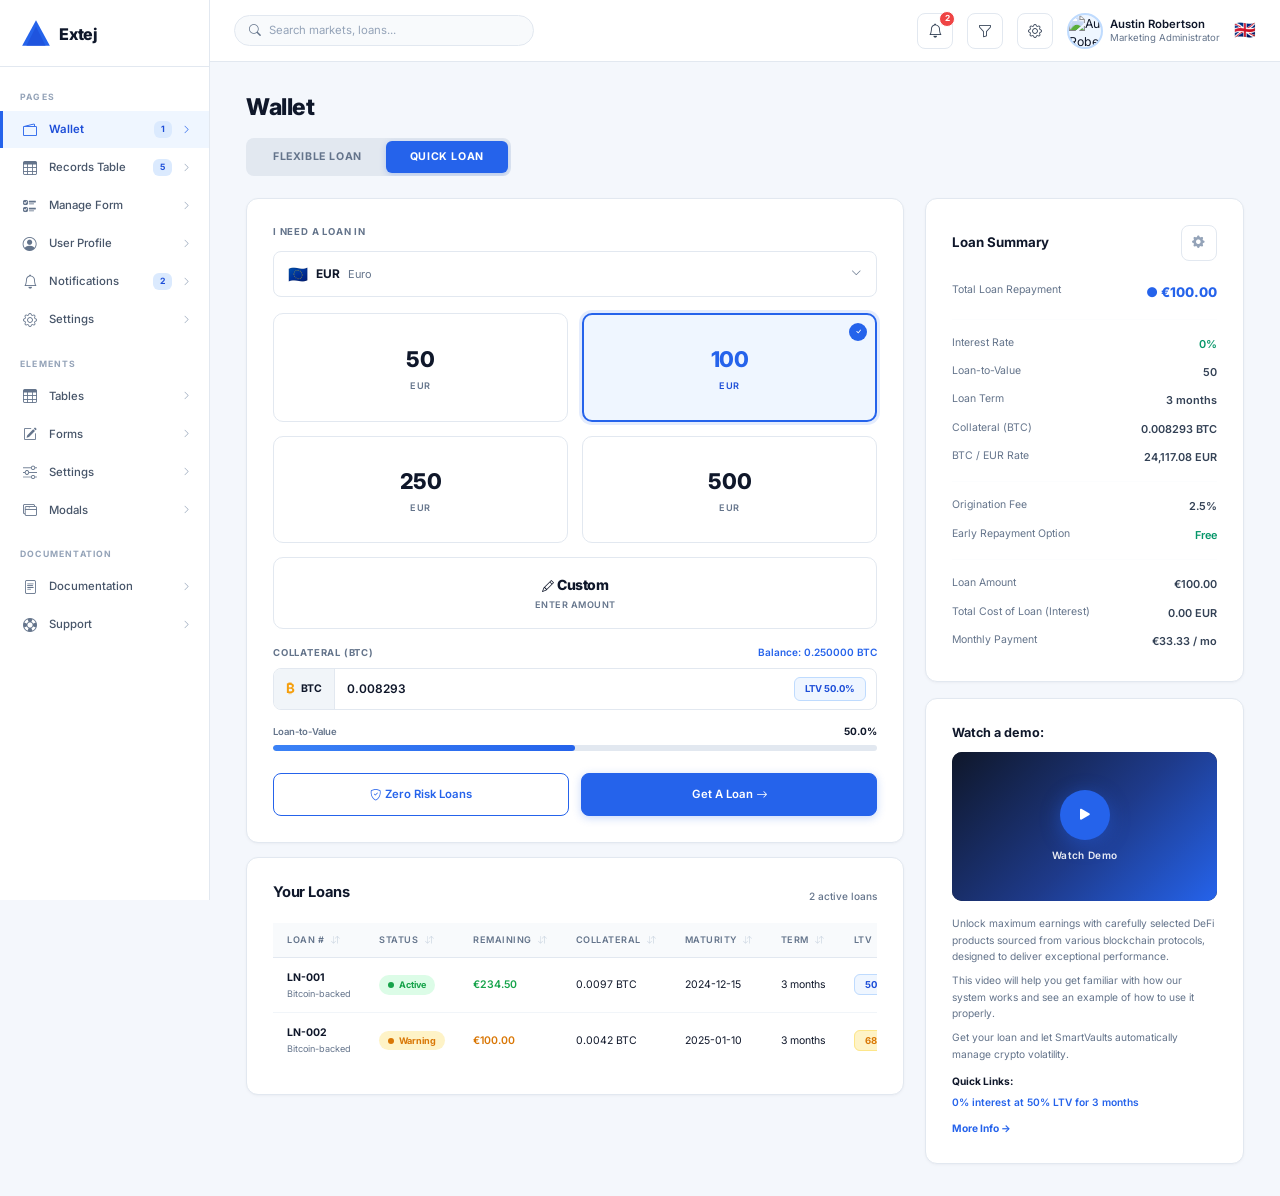
==== commit 4fbbee43: "adding extra features-record  table,manage  form etc" ====
--- a/assignments/assign2/index.html
+++ b/assignments/assign2/index.html
@@ -21,11 +21,14 @@
   <div class="notif-list" id="notifList">
     <div style="padding:20px;text-align:center;color:#94A3B8;font-size:.78rem;">Loading...</div>
   </div>
+  <div style="padding:10px 14px;border-top:1px solid var(--divider);text-align:center;background:var(--panel-bg);">
+    <a href="#notifications" class="btn btn-sm btn-outline-primary w-100" id="drawerToNotifPage"><i class="bi bi-bell-fill me-1"></i> Open Notifications Center</a>
+  </div>
 </div>
 
 <div class="settings-panel" id="settingsPanel">
   <div class="settings-panel-header">
-    <span class="settings-panel-title">Settings</span>
+    <span class="settings-panel-title">Quick Settings</span>
     <button class="icon-btn" id="settingsPanelClose" type="button"><i class="bi bi-x-lg"></i></button>
   </div>
   <div class="settings-body">
@@ -44,6 +47,9 @@
     <div class="settings-item" style="border-top:1px solid #F1F5F9;margin-top:4px;padding-top:14px;">
       <div><div class="settings-item-label">Language</div><div class="settings-item-sub" id="langLabel">English (GB)</div></div>
       <i class="bi bi-chevron-right" style="color:#94A3B8;font-size:.8rem;"></i>
+    </div>
+    <div class="mt-3 pt-2">
+      <a href="#settings" class="btn btn-sm btn-primary w-100" id="drawerToSettingsPage"><i class="bi bi-gear-fill me-1"></i> Advanced Settings Page</a>
     </div>
   </div>
 </div>
@@ -61,6 +67,9 @@
     <div class="profile-name" id="profileName">Austin Robertson</div>
     <div class="profile-role" id="profileRole">Marketing Administrator</div>
     <div class="profile-email" id="profileEmail">austin.robertson@extej.io</div>
+    <div class="mt-3">
+      <a href="#profile" class="btn btn-sm btn-outline-primary w-100" id="drawerToProfilePage"><i class="bi bi-person-gear me-1"></i> Edit Full Profile Page</a>
+    </div>
     <hr class="profile-divider" />
     <button class="profile-logout-btn" id="profileLogoutBtn" type="button">
       <i class="bi bi-box-arrow-right"></i> Log Out
@@ -152,25 +161,20 @@
     </div>
     <nav class="sidebar-nav" id="sidebarNav">
       <p class="nav-section-label">PAGES</p>
-      <a href="#" class="nav-item"><span class="nav-icon"><i class="bi bi-bar-chart-line"></i></span><span class="nav-text">Markets</span><span class="nav-badge">1</span><i class="bi bi-chevron-right nav-arrow"></i></a>
-      <a href="#" class="nav-item"><span class="nav-icon"><i class="bi bi-arrow-left-right"></i></span><span class="nav-text">Trading</span><span class="nav-badge">1</span><i class="bi bi-chevron-right nav-arrow"></i></a>
-      <a href="#" class="nav-item active" id="nav-wallet"><span class="nav-icon"><i class="bi bi-wallet2"></i></span><span class="nav-text">Wallet</span><span class="nav-badge">1</span><i class="bi bi-chevron-right nav-arrow"></i></a>
-      <a href="#" class="nav-item"><span class="nav-icon"><i class="bi bi-currency-dollar"></i></span><span class="nav-text">Loans</span><span class="nav-badge">1</span><i class="bi bi-chevron-right nav-arrow"></i></a>
-      <a href="#" class="nav-item"><span class="nav-icon"><i class="bi bi-safe2"></i></span><span class="nav-text">Vaults</span><span class="nav-badge">1</span><i class="bi bi-chevron-right nav-arrow"></i></a>
-      <a href="#" class="nav-item"><span class="nav-icon"><i class="bi bi-briefcase"></i></span><span class="nav-text">Portfolio</span><span class="nav-badge">1</span><i class="bi bi-chevron-right nav-arrow"></i></a>
-      <a href="#" class="nav-item"><span class="nav-icon"><i class="bi bi-droplet-half"></i></span><span class="nav-text">Liquidity Pools</span><span class="nav-badge">1</span><i class="bi bi-chevron-right nav-arrow"></i></a>
-      <a href="#" class="nav-item"><span class="nav-icon"><i class="bi bi-arrow-repeat"></i></span><span class="nav-text">Swap</span><span class="nav-badge">1</span><i class="bi bi-chevron-right nav-arrow"></i></a>
+      <a href="#wallet" class="nav-item active" id="nav-wallet" data-view="wallet"><span class="nav-icon"><i class="bi bi-wallet2"></i></span><span class="nav-text">Wallet</span><span class="nav-badge">1</span><i class="bi bi-chevron-right nav-arrow"></i></a>
+      <a href="#table" class="nav-item" id="nav-table" data-view="table"><span class="nav-icon"><i class="bi bi-table"></i></span><span class="nav-text">Records Table</span><span class="nav-badge" id="navRecordsBadge">5</span><i class="bi bi-chevron-right nav-arrow"></i></a>
+      <a href="#form" class="nav-item" id="nav-form" data-view="form"><span class="nav-icon"><i class="bi bi-ui-checks"></i></span><span class="nav-text">Manage Form</span><i class="bi bi-chevron-right nav-arrow"></i></a>
+      <a href="#profile" class="nav-item" id="nav-profile" data-view="profile"><span class="nav-icon"><i class="bi bi-person-circle"></i></span><span class="nav-text">User Profile</span><i class="bi bi-chevron-right nav-arrow"></i></a>
+      <a href="#notifications" class="nav-item" id="nav-notifications" data-view="notifications"><span class="nav-icon"><i class="bi bi-bell"></i></span><span class="nav-text">Notifications</span><span class="nav-badge" id="navNotifBadge">2</span><i class="bi bi-chevron-right nav-arrow"></i></a>
+      <a href="#settings" class="nav-item" id="nav-settings" data-view="settings"><span class="nav-icon"><i class="bi bi-gear"></i></span><span class="nav-text">Settings</span><i class="bi bi-chevron-right nav-arrow"></i></a>
       <p class="nav-section-label mt-1">ELEMENTS</p>
-      <a href="#" class="nav-item"><span class="nav-icon"><i class="bi bi-grid"></i></span><span class="nav-text">Menu Styles</span><i class="bi bi-chevron-right nav-arrow"></i></a>
-      <a href="#" class="nav-item"><span class="nav-icon"><i class="bi bi-table"></i></span><span class="nav-text">Tables</span><i class="bi bi-chevron-right nav-arrow"></i></a>
-      <a href="#" class="nav-item"><span class="nav-icon"><i class="bi bi-bar-chart"></i></span><span class="nav-text">Charts</span><i class="bi bi-chevron-right nav-arrow"></i></a>
-      <a href="#" class="nav-item"><span class="nav-icon"><i class="bi bi-ui-checks"></i></span><span class="nav-text">Forms</span><i class="bi bi-chevron-right nav-arrow"></i></a>
-      <a href="#" class="nav-item"><span class="nav-icon"><i class="bi bi-tag"></i></span><span class="nav-text">Pricing</span><i class="bi bi-chevron-right nav-arrow"></i></a>
-      <a href="#" class="nav-item"><span class="nav-icon"><i class="bi bi-gear"></i></span><span class="nav-text">Settings</span><i class="bi bi-chevron-right nav-arrow"></i></a>
-      <a href="#" class="nav-item"><span class="nav-icon"><i class="bi bi-window-stack"></i></span><span class="nav-text">Modals</span><i class="bi bi-chevron-right nav-arrow"></i></a>
+      <a href="#table" class="nav-item" data-view="table"><span class="nav-icon"><i class="bi bi-table"></i></span><span class="nav-text">Tables</span><i class="bi bi-chevron-right nav-arrow"></i></a>
+      <a href="#form" class="nav-item" data-view="form"><span class="nav-icon"><i class="bi bi-pencil-square"></i></span><span class="nav-text">Forms</span><i class="bi bi-chevron-right nav-arrow"></i></a>
+      <a href="#settings" class="nav-item" data-view="settings"><span class="nav-icon"><i class="bi bi-sliders"></i></span><span class="nav-text">Settings</span><i class="bi bi-chevron-right nav-arrow"></i></a>
+      <a href="#" class="nav-item" id="nav-modals-demo"><span class="nav-icon"><i class="bi bi-window-stack"></i></span><span class="nav-text">Modals</span><i class="bi bi-chevron-right nav-arrow"></i></a>
       <p class="nav-section-label mt-1">DOCUMENTATION</p>
-      <a href="#" class="nav-item"><span class="nav-icon"><i class="bi bi-file-text"></i></span><span class="nav-text">Documentation</span><i class="bi bi-chevron-right nav-arrow"></i></a>
-      <a href="#" class="nav-item"><span class="nav-icon"><i class="bi bi-life-preserver"></i></span><span class="nav-text">Support</span><i class="bi bi-chevron-right nav-arrow"></i></a>
+      <a href="#" class="nav-item" onclick="alert('Extej DeFi & Custody Documentation Portal');return false;"><span class="nav-icon"><i class="bi bi-file-text"></i></span><span class="nav-text">Documentation</span><i class="bi bi-chevron-right nav-arrow"></i></a>
+      <a href="#" class="nav-item" onclick="alert('Support Desk: support@extej.io');return false;"><span class="nav-icon"><i class="bi bi-life-preserver"></i></span><span class="nav-text">Support</span><i class="bi bi-chevron-right nav-arrow"></i></a>
     </nav>
   </aside>
 
@@ -213,121 +217,861 @@
     </header>
 
     <main class="page-content">
-      <h1 class="page-title">Wallet</h1>
-      <div class="loan-tabs">
-        <button class="tab-btn" id="flexLoanTab" type="button">FLEXIBLE LOAN</button>
-        <button class="tab-btn active" id="quickLoanTab" type="button">QUICK LOAN</button>
+      <!-- ══════════════════════════════════════════════════
+           VIEW 1: WALLET (ORIGINAL CRYPTO LOAN DASHBOARD)
+      ══════════════════════════════════════════════════ -->
+      <div class="view-section active" id="view-wallet">
+        <h1 class="page-title">Wallet</h1>
+        <div class="loan-tabs">
+          <button class="tab-btn" id="flexLoanTab" type="button">FLEXIBLE LOAN</button>
+          <button class="tab-btn active" id="quickLoanTab" type="button">QUICK LOAN</button>
+        </div>
+
+        <div class="row g-3 g-lg-4">
+          <div class="col-12 col-xl-8">
+            <div class="panel-card mb-3">
+              <p class="panel-label">I Need A Loan In</p>
+              <div class="currency-dropdown-wrap">
+                <button class="currency-select-btn" id="currencySelectBtn" type="button" aria-haspopup="listbox" aria-expanded="false">
+                  <span class="currency-flag" id="selectedCurrencyFlag">&#127466;&#127482;</span>
+                  <span class="currency-code" id="selectedCurrencyCode">EUR</span>
+                  <span class="currency-name" id="selectedCurrencyName">Euro</span>
+                  <i class="bi bi-chevron-down currency-chevron"></i>
+                </button>
+                <div class="currency-dropdown-menu" id="currencyDropdownMenu" role="listbox"></div>
+              </div>
+              <div class="amount-grid" id="amountGrid">
+                <div class="amount-card" style="grid-column:1/-1;justify-content:center;min-height:80px;">
+                  <span class="skeleton" style="width:80px;height:20px;"></span>
+                </div>
+              </div>
+              <div class="custom-amount-input-wrap" id="customAmountWrap">
+                <input type="number" class="custom-amount-field" id="customAmountInput" placeholder="Enter custom amount (e.g. 750)" min="10" max="50000" step="10" />
+              </div>
+              <div class="collateral-header">
+                <span class="collateral-label">Collateral (BTC)</span>
+                <span class="collateral-balance" id="collateralBalance">Balance: 0.25 BTC</span>
+              </div>
+              <div class="collateral-input-wrap">
+                <div class="btc-pill"><span class="btc-symbol">&#8383;</span><span>BTC</span></div>
+                <input type="number" class="collateral-number-input" id="collateralInput" placeholder="0.000000" min="0" step="0.000001" />
+                <span class="ltv-badge safe" id="ltvBadge">LTV 50%</span>
+              </div>
+              <div class="ltv-bar-wrap">
+                <div class="ltv-bar-labels">
+                  <span class="ltv-bar-label">Loan-to-Value</span>
+                  <span class="ltv-bar-value" id="ltvBarValue">50%</span>
+                </div>
+                <div class="ltv-track"><div class="ltv-fill" id="ltvFill" style="width:50%;"></div></div>
+              </div>
+              <div class="action-btns">
+                <button class="btn-zero-risk" id="zeroRiskBtn" type="button"><i class="bi bi-shield-check me-1"></i>Zero Risk Loans</button>
+                <button class="btn-get-loan" id="getLoanBtn" type="button">Get A Loan <i class="bi bi-arrow-right ms-1"></i></button>
+              </div>
+            </div>
+
+            <div class="panel-card">
+              <div class="section-header">
+                <h2 class="section-title">Your Loans</h2>
+                <span class="table-meta" id="loansTableMeta">Loading...</span>
+              </div>
+              <div class="table-responsive">
+                <table class="loans-table" id="loansTable">
+                  <thead>
+                    <tr>
+                      <th>Loan # <i class="bi bi-arrow-down-up sort-icon" data-col="id"></i></th>
+                      <th>Status <i class="bi bi-arrow-down-up sort-icon" data-col="status"></i></th>
+                      <th>Remaining <i class="bi bi-arrow-down-up sort-icon" data-col="remainingLoan"></i></th>
+                      <th>Collateral <i class="bi bi-arrow-down-up sort-icon" data-col="collateral"></i></th>
+                      <th>Maturity <i class="bi bi-arrow-down-up sort-icon" data-col="maturityDate"></i></th>
+                      <th>Term <i class="bi bi-arrow-down-up sort-icon" data-col="term"></i></th>
+                      <th>LTV <i class="bi bi-arrow-down-up sort-icon" data-col="ltv"></i></th>
+                      <th>Actions</th>
+                    </tr>
+                  </thead>
+                  <tbody id="loansTableBody">
+                    <tr><td colspan="8" class="table-empty"><i class="bi bi-hourglass-split"></i><p>Loading your loans...</p></td></tr>
+                  </tbody>
+                </table>
+              </div>
+            </div>
+          </div>
+
+          <div class="col-12 col-xl-4">
+            <div class="panel-card mb-3">
+              <div class="panel-header-row">
+                <span class="panel-header-title">Loan Summary</span>
+                <button class="icon-btn" id="summarySettingsBtn" type="button"><i class="bi bi-gear-fill" style="color:#94A3B8;font-size:.9rem;"></i></button>
+              </div>
+              <div class="detail-row"><span class="detail-label">Total Loan Repayment</span><span class="detail-value highlight" id="sumTotalRepayment">&#9679; -</span></div>
+              <hr class="detail-divider" />
+              <div class="detail-row"><span class="detail-label">Interest Rate</span><span class="detail-value" id="sumInterestRate" style="color:#059669;">0%</span></div>
+              <div class="detail-row"><span class="detail-label">Loan-to-Value</span><span class="detail-value" id="sumLtv">50%</span></div>
+              <div class="detail-row"><span class="detail-label">Loan Term</span><span class="detail-value" id="sumLoanTerm">3 months</span></div>
+              <div class="detail-row"><span class="detail-label">Collateral (BTC)</span><span class="detail-value" id="sumCollateral">-</span></div>
+              <div class="detail-row"><span class="detail-label">BTC / <span id="sumCurrencyLabel">EUR</span> Rate</span><span class="detail-value" id="sumExchangeRate">24,117.08</span></div>
+              <hr class="detail-divider" />
+              <div class="detail-row"><span class="detail-label">Origination Fee</span><span class="detail-value" id="sumOriginationFee">2.5%</span></div>
+              <div class="detail-row"><span class="detail-label">Early Repayment Option</span><span class="detail-value" style="color:#059669;">Free</span></div>
+              <hr class="detail-divider" />
+              <div class="detail-row"><span class="detail-label">Loan Amount</span><span class="detail-value" id="sumLoanAmount">-</span></div>
+              <div class="detail-row"><span class="detail-label">Total Cost of Loan (Interest)</span><span class="detail-value" id="sumTotalInterest">0.00</span></div>
+              <div class="detail-row"><span class="detail-label">Monthly Payment</span><span class="detail-value" id="sumMonthlyPayment">-</span></div>
+            </div>
+
+            <div class="panel-card demo-card">
+              <h3 class="demo-title">Watch a demo:</h3>
+              <div class="video-wrapper" id="videoWrapper">
+                <div class="video-thumb" id="videoThumb">
+                  <div class="play-btn-wrap">
+                    <div class="play-btn"><i class="bi bi-play-fill"></i></div>
+                    <span class="play-label">Watch Demo</span>
+                  </div>
+                </div>
+                <iframe id="ytPlayer" allow="accelerometer; autoplay; clipboard-write; encrypted-media; gyroscope; picture-in-picture" allowfullscreen title="Extej Loan Demo Video" style="display:none;"></iframe>
+              </div>
+              <p class="demo-desc">Unlock maximum earnings with carefully selected DeFi products sourced from various blockchain protocols, designed to deliver exceptional performance.</p>
+              <p class="demo-desc">This video will help you get familiar with how our system works and see an example of how to use it properly.</p>
+              <p class="demo-desc">Get your loan and let SmartVaults automatically manage crypto volatility.</p>
+              <p class="demo-quick">Quick Links:</p>
+              <a href="#" class="demo-link" id="zeroRiskQuickLink">0% interest at 50% LTV for 3 months</a>
+              <div class="mt-2"><a href="#" class="more-info-link">More Info &rarr;</a></div>
+            </div>
+          </div>
+        </div>
       </div>
 
-      <div class="row g-3 g-lg-4">
-        <div class="col-12 col-xl-8">
-          <div class="panel-card mb-3">
-            <p class="panel-label">I Need A Loan In</p>
-            <div class="currency-dropdown-wrap">
-              <button class="currency-select-btn" id="currencySelectBtn" type="button" aria-haspopup="listbox" aria-expanded="false">
-                <span class="currency-flag" id="selectedCurrencyFlag">&#127466;&#127482;</span>
-                <span class="currency-code" id="selectedCurrencyCode">EUR</span>
-                <span class="currency-name" id="selectedCurrencyName">Euro</span>
-                <i class="bi bi-chevron-down currency-chevron"></i>
+      <!-- ══════════════════════════════════════════════════
+           VIEW 2: RECORDS TABLE (DISPLAY, VIEW/EDIT & DELETE)
+      ══════════════════════════════════════════════════ -->
+      <div class="view-section" id="view-table">
+        <div class="breadcrumb-nav">
+          <a href="#wallet"><i class="bi bi-house-door"></i> Home</a>
+          <span>/</span>
+          <span>Records Management</span>
+          <span>/</span>
+          <span class="text-primary fw-semibold">Records Table</span>
+        </div>
+        <div class="d-flex flex-wrap align-items-center justify-content-between gap-3 mb-3">
+          <div>
+            <h1 class="page-title mb-1">Records Table</h1>
+            <p class="page-subtitle mb-0">Display submitted records with View/Edit and Delete management options.</p>
+          </div>
+          <div class="d-flex align-items-center gap-2">
+            <button class="btn btn-primary d-inline-flex align-items-center gap-2" id="tableAddRecordBtn" type="button">
+              <i class="bi bi-plus-lg"></i> Add New Record
+            </button>
+            <button class="btn btn-outline-secondary d-inline-flex align-items-center gap-1" id="tableExportBtn" type="button" title="Export as JSON">
+              <i class="bi bi-download"></i> Export Data
+            </button>
+            <button class="btn btn-outline-secondary d-inline-flex align-items-center gap-1" id="tableResetBtn" type="button" title="Reset sample records">
+              <i class="bi bi-arrow-counterclockwise"></i> Reset Demo
+            </button>
+          </div>
+        </div>
+
+        <!-- KPI summary cards -->
+        <div class="stats-grid">
+          <div class="stat-card">
+            <div class="stat-info">
+              <span class="stat-label">Total Records</span>
+              <span class="stat-number" id="kpiTotalRecords">0</span>
+              <span class="stat-subtext positive"><i class="bi bi-graph-up-arrow"></i> Active portfolio items</span>
+            </div>
+            <div class="stat-icon-wrap blue"><i class="bi bi-folder2-open"></i></div>
+          </div>
+          <div class="stat-card">
+            <div class="stat-info">
+              <span class="stat-label">Total Exposure</span>
+              <span class="stat-number" id="kpiTotalVolume">€0.00</span>
+              <span class="stat-subtext positive"><i class="bi bi-shield-check"></i> Principal balance</span>
+            </div>
+            <div class="stat-icon-wrap emerald"><i class="bi bi-currency-exchange"></i></div>
+          </div>
+          <div class="stat-card">
+            <div class="stat-info">
+              <span class="stat-label">Locked Collateral</span>
+              <span class="stat-number" id="kpiTotalCollateral">0.00 BTC</span>
+              <span class="stat-subtext"><i class="bi bi-safe"></i> SmartVault custody</span>
+            </div>
+            <div class="stat-icon-wrap amber"><i class="bi bi-coin"></i></div>
+          </div>
+          <div class="stat-card">
+            <div class="stat-info">
+              <span class="stat-label">Avg LTV Ratio</span>
+              <span class="stat-number" id="kpiAvgLtv">50%</span>
+              <span class="stat-subtext" id="kpiHealthStatus"><i class="bi bi-heart-pulse"></i> Safe risk ratio</span>
+            </div>
+            <div class="stat-icon-wrap purple"><i class="bi bi-speedometer2"></i></div>
+          </div>
+        </div>
+
+        <!-- Table Toolbar -->
+        <div class="table-toolbar">
+          <div class="toolbar-search">
+            <i class="bi bi-search"></i>
+            <input type="text" id="recordsSearchInput" placeholder="Search by ID, borrower name, asset, email..." />
+          </div>
+          <div class="toolbar-actions">
+            <select class="form-select form-select-sm" id="recordsStatusFilter" style="width:auto;min-width:140px;">
+              <option value="all">All Statuses</option>
+              <option value="active">Active</option>
+              <option value="pending">Pending</option>
+              <option value="warning">Warning / Risk</option>
+              <option value="completed">Completed</option>
+            </select>
+            <select class="form-select form-select-sm" id="recordsTypeFilter" style="width:auto;min-width:170px;">
+              <option value="all">All Product Types</option>
+              <option value="Bitcoin-Backed Loan">Bitcoin-Backed</option>
+              <option value="Ethereum Smart Vault">Ethereum Vault</option>
+              <option value="Institutional Credit Line">Institutional Credit</option>
+              <option value="Solana High-Yield Collateral">Solana High-Yield</option>
+            </select>
+            <select class="form-select form-select-sm" id="recordsSortSelect" style="width:auto;min-width:140px;">
+              <option value="newest">Sort: Newest</option>
+              <option value="amount-high">Amount: High &rarr; Low</option>
+              <option value="amount-low">Amount: Low &rarr; High</option>
+              <option value="ltv-high">LTV: High Risk</option>
+            </select>
+          </div>
+        </div>
+
+        <!-- Panel Card for Table -->
+        <div class="panel-card p-0 overflow-hidden">
+          <div class="table-responsive">
+            <table class="records-table" id="recordsDataTable">
+              <thead>
+                <tr>
+                  <th>Record ID &amp; Type</th>
+                  <th>Borrower / Account</th>
+                  <th>Borrow Amount</th>
+                  <th>Collateral</th>
+                  <th>LTV</th>
+                  <th>Status</th>
+                  <th>Maturity</th>
+                  <th class="text-end">Actions</th>
+                </tr>
+              </thead>
+              <tbody id="recordsTableBody">
+                <!-- Dynamically rendered -->
+              </tbody>
+            </table>
+          </div>
+          <div class="d-flex align-items-center justify-content-between p-3 border-top" style="border-color:var(--divider)!important;">
+            <span class="text-muted small" id="recordsTableCounter">Showing 0 of 0 records</span>
+            <div class="d-flex gap-2">
+              <span class="badge bg-secondary-subtle text-secondary py-2 px-3 small">View / Edit opens form pre-filled</span>
+            </div>
+          </div>
+        </div>
+      </div>
+
+      <!-- ══════════════════════════════════════════════════
+           VIEW 3: ADD / MANAGE FORM (ENTER & MANAGE DETAILS)
+      ══════════════════════════════════════════════════ -->
+      <div class="view-section" id="view-form">
+        <div class="breadcrumb-nav">
+          <a href="#wallet"><i class="bi bi-house-door"></i> Home</a>
+          <span>/</span>
+          <a href="#table">Records Table</a>
+          <span>/</span>
+          <span class="text-primary fw-semibold" id="formBreadcrumbAction">Add / Manage Form</span>
+        </div>
+
+        <div class="d-flex flex-wrap align-items-center justify-content-between gap-3 mb-4">
+          <div>
+            <div class="d-flex align-items-center gap-2 mb-1">
+              <h1 class="page-title mb-0" id="formHeaderTitle">Add / Manage Record</h1>
+              <span class="view-mode-pill create" id="formModeBadge"><i class="bi bi-plus-circle"></i> Create Mode</span>
+            </div>
+            <p class="page-subtitle mb-0" id="formHeaderSubtitle">Enter and manage record details with real-time financial recalculation.</p>
+          </div>
+          <div class="d-flex align-items-center gap-2">
+            <button class="btn btn-sm btn-outline-secondary d-inline-flex align-items-center gap-1" id="formAutofillBtn" type="button">
+              <i class="bi bi-magic"></i> Sample Autofill
+            </button>
+            <button class="btn btn-sm btn-outline-primary d-inline-flex align-items-center gap-1" id="formBackToTableBtn" type="button">
+              <i class="bi bi-arrow-left"></i> Return to Table
+            </button>
+          </div>
+        </div>
+
+        <form id="recordForm" novalidate>
+          <div class="row g-4">
+            <!-- Left Column: Form inputs -->
+            <div class="col-12 col-xl-8">
+              <!-- 1. Borrower & Account Details -->
+              <div class="panel-card mb-3">
+                <div class="form-section-header">
+                  <i class="bi bi-person-badge text-primary"></i> 1. Borrower &amp; Account Details
+                </div>
+                <div class="row g-3">
+                  <div class="col-12 col-md-4">
+                    <label class="form-label-custom">Record ID</label>
+                    <input type="text" class="form-control-custom" id="formRecordId" placeholder="REC-101" readonly />
+                    <div class="form-text small" style="font-size:.68rem;">Unique tracking identifier</div>
+                  </div>
+                  <div class="col-12 col-md-8">
+                    <label class="form-label-custom">Borrower / Client Full Name <span class="req">*</span></label>
+                    <input type="text" class="form-control-custom" id="formBorrower" placeholder="e.g. Austin Robertson" required />
+                    <div class="invalid-feedback">Please enter borrower name.</div>
+                  </div>
+                  <div class="col-12 col-md-6">
+                    <label class="form-label-custom">Contact Email Address <span class="req">*</span></label>
+                    <input type="email" class="form-control-custom" id="formEmail" placeholder="e.g. client@company.com" required />
+                    <div class="invalid-feedback">Please enter a valid email address.</div>
+                  </div>
+                  <div class="col-12 col-md-6">
+                    <label class="form-label-custom">Wallet / Custody Address</label>
+                    <input type="text" class="form-control-custom" id="formWalletAddress" placeholder="e.g. 0x71C...a29B or bc1q..." />
+                  </div>
+                </div>
+              </div>
+
+              <!-- 2. Financial Terms & Collateral -->
+              <div class="panel-card mb-3">
+                <div class="form-section-header">
+                  <i class="bi bi-bank text-primary"></i> 2. Financial Terms &amp; Collateral
+                </div>
+                <div class="row g-3">
+                  <div class="col-12 col-md-6">
+                    <label class="form-label-custom">Product / Record Category <span class="req">*</span></label>
+                    <select class="form-select-custom" id="formType" required>
+                      <option value="Bitcoin-Backed Loan">Bitcoin-Backed Loan</option>
+                      <option value="Ethereum Smart Vault">Ethereum Smart Vault</option>
+                      <option value="Solana High-Yield Collateral">Solana High-Yield Collateral</option>
+                      <option value="Institutional Credit Line">Institutional Credit Line</option>
+                      <option value="Flash Liquidity Pool">Flash Liquidity Pool</option>
+                    </select>
+                  </div>
+                  <div class="col-12 col-md-6">
+                    <label class="form-label-custom">Currency <span class="req">*</span></label>
+                    <select class="form-select-custom" id="formCurrency" required>
+                      <option value="EUR">EUR (€) - Euro</option>
+                      <option value="USD">USD ($) - US Dollar</option>
+                      <option value="GBP">GBP (£) - British Pound</option>
+                      <option value="CHF">CHF (Fr) - Swiss Franc</option>
+                    </select>
+                  </div>
+                  <div class="col-12 col-md-6">
+                    <label class="form-label-custom">Principal Borrow Amount <span class="req">*</span></label>
+                    <input type="number" class="form-control-custom" id="formAmount" placeholder="5000" min="10" step="10" required />
+                    <div class="invalid-feedback">Enter a valid amount (minimum 10).</div>
+                  </div>
+                  <div class="col-12 col-md-3">
+                    <label class="form-label-custom">Collateral Asset <span class="req">*</span></label>
+                    <select class="form-select-custom" id="formCollateralAsset" required>
+                      <option value="BTC">BTC (Bitcoin)</option>
+                      <option value="ETH">ETH (Ethereum)</option>
+                      <option value="SOL">SOL (Solana)</option>
+                      <option value="USDT">USDT (Tether)</option>
+                    </select>
+                  </div>
+                  <div class="col-12 col-md-3">
+                    <label class="form-label-custom">Collateral Amount <span class="req">*</span></label>
+                    <input type="number" class="form-control-custom" id="formCollateralAmount" placeholder="0.4146" step="0.0001" min="0" required />
+                  </div>
+
+                  <!-- LTV Slider -->
+                  <div class="col-12">
+                    <div class="d-flex justify-content-between align-items-center mb-1">
+                      <label class="form-label-custom mb-0">Loan-To-Value (LTV Ratio %)</label>
+                      <span class="range-val-badge" id="formLtvBadge">50%</span>
+                    </div>
+                    <div class="range-slider-wrap">
+                      <input type="range" class="form-range" id="formLtvSlider" min="20" max="85" step="1" value="50" />
+                    </div>
+                    <div class="d-flex justify-content-between text-muted small" style="font-size:.68rem;">
+                      <span>20% (Conservative)</span>
+                      <span>50% (Standard 0% APR)</span>
+                      <span>80%+ (Margin Watch)</span>
+                    </div>
+                  </div>
+
+                  <div class="col-12 col-md-4">
+                    <label class="form-label-custom">Interest Rate</label>
+                    <input type="text" class="form-control-custom" id="formInterest" value="0%" placeholder="0%" />
+                  </div>
+                  <div class="col-12 col-md-4">
+                    <label class="form-label-custom">Duration / Term</label>
+                    <select class="form-select-custom" id="formTerm">
+                      <option value="1 month">1 month</option>
+                      <option value="3 months" selected>3 months</option>
+                      <option value="6 months">6 months</option>
+                      <option value="12 months">12 months</option>
+                    </select>
+                  </div>
+                  <div class="col-12 col-md-4">
+                    <label class="form-label-custom">Repayment Schedule</label>
+                    <select class="form-select-custom" id="formRepaymentType">
+                      <option value="Monthly Amortized">Monthly Amortized</option>
+                      <option value="Lump Sum at Maturity">Lump Sum at Maturity</option>
+                      <option value="Flexible Interest-Only">Flexible Interest-Only</option>
+                    </select>
+                  </div>
+                </div>
+              </div>
+
+              <!-- 3. Risk & Lifecycle Management -->
+              <div class="panel-card mb-3">
+                <div class="form-section-header">
+                  <i class="bi bi-shield-check text-primary"></i> 3. Lifecycle &amp; Risk Rating
+                </div>
+                <div class="row g-3">
+                  <div class="col-12 col-md-4">
+                    <label class="form-label-custom">Record Status <span class="req">*</span></label>
+                    <select class="form-select-custom" id="formStatus" required>
+                      <option value="active">Active</option>
+                      <option value="pending">Pending Review</option>
+                      <option value="warning">Margin Warning</option>
+                      <option value="completed">Completed / Settled</option>
+                    </select>
+                  </div>
+                  <div class="col-12 col-md-4">
+                    <label class="form-label-custom">Maturity Date <span class="req">*</span></label>
+                    <input type="date" class="form-control-custom" id="formMaturityDate" required />
+                  </div>
+                  <div class="col-12 col-md-4">
+                    <label class="form-label-custom">Risk Classification</label>
+                    <select class="form-select-custom" id="formRiskRating">
+                      <option value="Low">Low (Overcollateralized)</option>
+                      <option value="Medium">Medium (Standard Volatility)</option>
+                      <option value="High">High (Margin Sensitive)</option>
+                    </select>
+                  </div>
+                  <div class="col-12">
+                    <label class="form-label-custom">Notes &amp; Internal Audit Memo</label>
+                    <textarea class="form-control-custom" id="formNotes" rows="2" placeholder="Add specific terms, customer notes or custodian instructions..."></textarea>
+                  </div>
+                </div>
+              </div>
+
+              <!-- Form Controls -->
+              <div class="d-flex align-items-center gap-3">
+                <button class="btn btn-primary d-inline-flex align-items-center gap-2 px-4 py-2" id="recordFormSubmitBtn" type="submit">
+                  <i class="bi bi-check2-circle fs-5"></i> <span id="submitBtnText">Save Record</span>
+                </button>
+                <button class="btn btn-outline-secondary px-3 py-2" id="recordFormResetBtn" type="button">
+                  <i class="bi bi-x-circle me-1"></i> Clear
+                </button>
+                <button class="btn btn-link text-decoration-none text-muted ms-auto" id="recordFormCancelBtn" type="button">
+                  Cancel &amp; Back to Table
+                </button>
+              </div>
+            </div>
+
+            <!-- Right Column: Live Summary Preview Card -->
+            <div class="col-12 col-xl-4">
+              <div class="panel-card sticky-top" style="top:80px;z-index:10;">
+                <div class="panel-header-row mb-3">
+                  <span class="panel-header-title d-flex align-items-center gap-2">
+                    <i class="bi bi-calculator text-primary"></i> Live Record Preview
+                  </span>
+                  <span class="badge bg-success-subtle text-success border border-success-subtle px-2" id="previewStatusBadge">Active</span>
+                </div>
+
+                <div class="detail-row">
+                  <span class="detail-label">Borrower</span>
+                  <span class="detail-value fw-semibold" id="prevBorrower">Austin Robertson</span>
+                </div>
+                <div class="detail-row">
+                  <span class="detail-label">Record Category</span>
+                  <span class="detail-value" id="prevType">Bitcoin-Backed Loan</span>
+                </div>
+                <hr class="detail-divider" />
+                <div class="detail-row">
+                  <span class="detail-label">Principal Amount</span>
+                  <span class="detail-value highlight fs-6" id="prevAmount">€5,000.00</span>
+                </div>
+                <div class="detail-row">
+                  <span class="detail-label">Collateral Locked</span>
+                  <span class="detail-value" id="prevCollateral">0.4146 BTC</span>
+                </div>
+                <div class="detail-row">
+                  <span class="detail-label">Loan-to-Value</span>
+                  <span class="detail-value" id="prevLtv">50%</span>
+                </div>
+                <div class="detail-row">
+                  <span class="detail-label">Interest Rate</span>
+                  <span class="detail-value text-success" id="prevInterest">0%</span>
+                </div>
+                <div class="detail-row">
+                  <span class="detail-label">Duration Term</span>
+                  <span class="detail-value" id="prevTerm">3 months</span>
+                </div>
+                <hr class="detail-divider" />
+                <div class="detail-row">
+                  <span class="detail-label">Est. Monthly Payment</span>
+                  <span class="detail-value fw-bold" id="prevMonthly">€1,666.67 / mo</span>
+                </div>
+                <div class="detail-row">
+                  <span class="detail-label">Total Due at Maturity</span>
+                  <span class="detail-value text-primary fw-bold" id="prevTotalDue">€5,000.00</span>
+                </div>
+                <div class="detail-row">
+                  <span class="detail-label">Maturity Date</span>
+                  <span class="detail-value text-muted" id="prevMaturity">2025-06-15</span>
+                </div>
+
+                <div class="p-3 mt-3 rounded" style="background:var(--page-bg);border:1px solid var(--card-border);">
+                  <div class="d-flex align-items-center gap-2 mb-1">
+                    <i class="bi bi-shield-check text-success"></i>
+                    <span class="fw-semibold small">Instant Persistence</span>
+                  </div>
+                  <p class="small text-muted mb-0" style="font-size:.72rem;">
+                    Saving this record stores it in localStorage and synchronizes with the Records Table.
+                  </p>
+                </div>
+              </div>
+            </div>
+          </div>
+        </form>
+      </div>
+
+      <!-- ══════════════════════════════════════════════════
+           VIEW 4: SETTINGS (CUSTOMIZATION, THEMES, SECURITY)
+      ══════════════════════════════════════════════════ -->
+      <div class="view-section" id="view-settings">
+        <div class="breadcrumb-nav">
+          <a href="#wallet"><i class="bi bi-house-door"></i> Home</a>
+          <span>/</span>
+          <span class="text-primary fw-semibold">Settings</span>
+        </div>
+
+        <div class="d-flex flex-wrap align-items-center justify-content-between gap-3 mb-4">
+          <div>
+            <h1 class="page-title mb-1">Settings &amp; System Preferences</h1>
+            <p class="page-subtitle mb-0">Configure dashboard appearance, dark mode, security parameters, and notification alerts.</p>
+          </div>
+          <button class="btn btn-primary d-inline-flex align-items-center gap-2" id="saveAllSettingsBtn" type="button">
+            <i class="bi bi-check2"></i> Save Preferences
+          </button>
+        </div>
+
+        <div class="row g-4">
+          <!-- Left Column: Settings Cards -->
+          <div class="col-12 col-xl-8">
+            <!-- 1. Appearance & Theme -->
+            <div class="panel-card mb-3">
+              <div class="form-section-header">
+                <i class="bi bi-palette text-primary"></i> 1. Appearance &amp; Visual Theme
+              </div>
+              <div class="d-flex align-items-center justify-content-between py-2 border-bottom" style="border-color:var(--divider)!important;">
+                <div>
+                  <div class="fw-semibold">Dark Theme Mode</div>
+                  <div class="text-muted small">Switch between sleek dark interface and crisp light fintech styling</div>
+                </div>
+                <label class="toggle">
+                  <input type="checkbox" id="settingsPageDarkToggle" />
+                  <span class="toggle-slider"></span>
+                </label>
+              </div>
+              <div class="d-flex align-items-center justify-content-between py-2 border-bottom" style="border-color:var(--divider)!important;">
+                <div>
+                  <div class="fw-semibold">Compact Table Rows</div>
+                  <div class="text-muted small">Display higher density record table rows for faster scanning</div>
+                </div>
+                <label class="toggle">
+                  <input type="checkbox" id="compactTableToggle" />
+                  <span class="toggle-slider"></span>
+                </label>
+              </div>
+              <div class="mt-3">
+                <label class="form-label-custom mb-2">Accent Color Style</label>
+                <div class="theme-selector-grid">
+                  <div class="theme-card-option active" data-color="blue">
+                    <div class="theme-preview-circle" style="background:#2563eb;color:#fff;"><i class="bi bi-check"></i></div>
+                    <div class="small fw-semibold">Fintech Blue</div>
+                  </div>
+                  <div class="theme-card-option" data-color="emerald">
+                    <div class="theme-preview-circle" style="background:#059669;color:#fff;"></div>
+                    <div class="small fw-semibold">Emerald Green</div>
+                  </div>
+                  <div class="theme-card-option" data-color="purple">
+                    <div class="theme-preview-circle" style="background:#7c3aed;color:#fff;"></div>
+                    <div class="small fw-semibold">Indigo Violet</div>
+                  </div>
+                </div>
+              </div>
+            </div>
+
+            <!-- 2. Security & Authentication -->
+            <div class="panel-card mb-3">
+              <div class="form-section-header">
+                <i class="bi bi-shield-lock text-primary"></i> 2. Security &amp; Access Controls
+              </div>
+              <div class="d-flex align-items-center justify-content-between py-2 border-bottom" style="border-color:var(--divider)!important;">
+                <div>
+                  <div class="fw-semibold">Two-Factor Authentication (2FA)</div>
+                  <div class="text-muted small">Require authenticator code for disbursements and edits</div>
+                </div>
+                <label class="toggle">
+                  <input type="checkbox" id="settingsTwoFaToggle" checked />
+                  <span class="toggle-slider"></span>
+                </label>
+              </div>
+              <div class="d-flex align-items-center justify-content-between py-2 border-bottom" style="border-color:var(--divider)!important;">
+                <div>
+                  <div class="fw-semibold">Biometric WebAuthn / Passkey</div>
+                  <div class="text-muted small">Enable Windows Hello / Touch ID hardware authorization</div>
+                </div>
+                <label class="toggle">
+                  <input type="checkbox" id="biometricToggle" checked />
+                  <span class="toggle-slider"></span>
+                </label>
+              </div>
+              <div class="row g-3 mt-2">
+                <div class="col-12 col-md-6">
+                  <label class="form-label-custom">Auto-Lock Session Timeout</label>
+                  <select class="form-select-custom" id="sessionTimeoutSelect">
+                    <option value="15">15 Minutes of Inactivity</option>
+                    <option value="30" selected>30 Minutes of Inactivity</option>
+                    <option value="60">1 Hour</option>
+                    <option value="never">Never (Stay Logged In)</option>
+                  </select>
+                </div>
+                <div class="col-12 col-md-6">
+                  <label class="form-label-custom">IP Allowlist Restriction</label>
+                  <input type="text" class="form-control-custom" placeholder="e.g. 192.168.1.1, 10.0.0.0/24" value="All Authorized IPs" />
+                </div>
+              </div>
+            </div>
+
+            <!-- 3. Financial & Currency Preferences -->
+            <div class="panel-card">
+              <div class="form-section-header">
+                <i class="bi bi-currency-dollar text-primary"></i> 3. Currency &amp; Loan Defaults
+              </div>
+              <div class="row g-3">
+                <div class="col-12 col-md-4">
+                  <label class="form-label-custom">Default Workspace Currency</label>
+                  <select class="form-select-custom" id="defaultCurrencySelect">
+                    <option value="EUR" selected>EUR (€) - Euro</option>
+                    <option value="USD">USD ($) - US Dollar</option>
+                    <option value="GBP">GBP (£) - British Pound</option>
+                    <option value="CHF">CHF (Fr) - Swiss Franc</option>
+                  </select>
+                </div>
+                <div class="col-12 col-md-4">
+                  <label class="form-label-custom">Default Primary Collateral</label>
+                  <select class="form-select-custom">
+                    <option value="BTC" selected>BTC (Bitcoin Custody)</option>
+                    <option value="ETH">ETH (Ethereum SmartVault)</option>
+                    <option value="SOL">SOL (Solana Vault)</option>
+                  </select>
+                </div>
+                <div class="col-12 col-md-4">
+                  <label class="form-label-custom">Max Permitted LTV Limit</label>
+                  <select class="form-select-custom">
+                    <option value="50">50% (Standard Safe)</option>
+                    <option value="65" selected>65% (Moderate Exposure)</option>
+                    <option value="80">80% (High Volatility)</option>
+                  </select>
+                </div>
+              </div>
+            </div>
+          </div>
+
+          <!-- Right Column: Info & Action Cards -->
+          <div class="col-12 col-xl-4">
+            <div class="panel-card mb-3">
+              <div class="panel-header-title mb-2">Notification Channels</div>
+              <div class="d-flex align-items-center justify-content-between py-2 border-bottom" style="border-color:var(--divider)!important;">
+                <div>
+                  <div class="fw-semibold small">Email Notifications</div>
+                  <div class="text-muted" style="font-size:.7rem;">Receive statement &amp; loan alerts</div>
+                </div>
+                <label class="toggle"><input type="checkbox" checked /><span class="toggle-slider"></span></label>
+              </div>
+              <div class="d-flex align-items-center justify-content-between py-2 border-bottom" style="border-color:var(--divider)!important;">
+                <div>
+                  <div class="fw-semibold small">Margin Call SMS</div>
+                  <div class="text-muted" style="font-size:.7rem;">Instant SMS if LTV exceeds 70%</div>
+                </div>
+                <label class="toggle"><input type="checkbox" checked /><span class="toggle-slider"></span></label>
+              </div>
+              <div class="d-flex align-items-center justify-content-between py-2" style="border-color:var(--divider)!important;">
+                <div>
+                  <div class="fw-semibold small">In-App Sound Alerts</div>
+                  <div class="text-muted" style="font-size:.7rem;">Play chime on new alert</div>
+                </div>
+                <label class="toggle"><input type="checkbox" /><span class="toggle-slider"></span></label>
+              </div>
+            </div>
+
+            <div class="panel-card">
+              <div class="panel-header-title mb-2">System Diagnostics</div>
+              <div class="detail-row"><span class="detail-label">API Version</span><span class="detail-value">v2.4.0-stable</span></div>
+              <div class="detail-row"><span class="detail-label">Local Storage</span><span class="detail-value text-success">Healthy (Ready)</span></div>
+              <div class="detail-row"><span class="detail-label">Connected Node</span><span class="detail-value">Frankfurt (EU-Central)</span></div>
+              <div class="detail-row"><span class="detail-label">WebSocket Feed</span><span class="detail-value text-success">&#9679; Connected</span></div>
+              <button class="btn btn-sm btn-outline-danger w-100 mt-3" id="clearAppDataBtn" type="button">
+                <i class="bi bi-trash3 me-1"></i> Reset App Data to Defaults
               </button>
-              <div class="currency-dropdown-menu" id="currencyDropdownMenu" role="listbox"></div>
-            </div>
-            <div class="amount-grid" id="amountGrid">
-              <div class="amount-card" style="grid-column:1/-1;justify-content:center;min-height:80px;">
-                <span class="skeleton" style="width:80px;height:20px;"></span>
-              </div>
-            </div>
-            <div class="custom-amount-input-wrap" id="customAmountWrap">
-              <input type="number" class="custom-amount-field" id="customAmountInput" placeholder="Enter custom amount (e.g. 750)" min="10" max="50000" step="10" />
-            </div>
-            <div class="collateral-header">
-              <span class="collateral-label">Collateral (BTC)</span>
-              <span class="collateral-balance" id="collateralBalance">Balance: 0.25 BTC</span>
-            </div>
-            <div class="collateral-input-wrap">
-              <div class="btc-pill"><span class="btc-symbol">&#8383;</span><span>BTC</span></div>
-              <input type="number" class="collateral-number-input" id="collateralInput" placeholder="0.000000" min="0" step="0.000001" />
-              <span class="ltv-badge safe" id="ltvBadge">LTV 50%</span>
-            </div>
-            <div class="ltv-bar-wrap">
-              <div class="ltv-bar-labels">
-                <span class="ltv-bar-label">Loan-to-Value</span>
-                <span class="ltv-bar-value" id="ltvBarValue">50%</span>
-              </div>
-              <div class="ltv-track"><div class="ltv-fill" id="ltvFill" style="width:50%;"></div></div>
-            </div>
-            <div class="action-btns">
-              <button class="btn-zero-risk" id="zeroRiskBtn" type="button"><i class="bi bi-shield-check me-1"></i>Zero Risk Loans</button>
-              <button class="btn-get-loan" id="getLoanBtn" type="button">Get A Loan <i class="bi bi-arrow-right ms-1"></i></button>
-            </div>
-          </div>
-
-          <div class="panel-card">
-            <div class="section-header">
-              <h2 class="section-title">Your Loans</h2>
-              <span class="table-meta" id="loansTableMeta">Loading...</span>
-            </div>
-            <div class="table-responsive">
-              <table class="loans-table" id="loansTable">
-                <thead>
-                  <tr>
-                    <th>Loan # <i class="bi bi-arrow-down-up sort-icon" data-col="id"></i></th>
-                    <th>Status <i class="bi bi-arrow-down-up sort-icon" data-col="status"></i></th>
-                    <th>Remaining <i class="bi bi-arrow-down-up sort-icon" data-col="remainingLoan"></i></th>
-                    <th>Collateral <i class="bi bi-arrow-down-up sort-icon" data-col="collateral"></i></th>
-                    <th>Maturity <i class="bi bi-arrow-down-up sort-icon" data-col="maturityDate"></i></th>
-                    <th>Term <i class="bi bi-arrow-down-up sort-icon" data-col="term"></i></th>
-                    <th>LTV <i class="bi bi-arrow-down-up sort-icon" data-col="ltv"></i></th>
-                    <th>Actions</th>
-                  </tr>
-                </thead>
-                <tbody id="loansTableBody">
-                  <tr><td colspan="8" class="table-empty"><i class="bi bi-hourglass-split"></i><p>Loading your loans...</p></td></tr>
-                </tbody>
-              </table>
-            </div>
-          </div>
-        </div>
-
-        <div class="col-12 col-xl-4">
-          <div class="panel-card mb-3">
-            <div class="panel-header-row">
-              <span class="panel-header-title">Loan Summary</span>
-              <button class="icon-btn" id="summarySettingsBtn" type="button"><i class="bi bi-gear-fill" style="color:#94A3B8;font-size:.9rem;"></i></button>
-            </div>
-            <div class="detail-row"><span class="detail-label">Total Loan Repayment</span><span class="detail-value highlight" id="sumTotalRepayment">&#9679; -</span></div>
-            <hr class="detail-divider" />
-            <div class="detail-row"><span class="detail-label">Interest Rate</span><span class="detail-value" id="sumInterestRate" style="color:#059669;">0%</span></div>
-            <div class="detail-row"><span class="detail-label">Loan-to-Value</span><span class="detail-value" id="sumLtv">50%</span></div>
-            <div class="detail-row"><span class="detail-label">Loan Term</span><span class="detail-value" id="sumLoanTerm">3 months</span></div>
-            <div class="detail-row"><span class="detail-label">Collateral (BTC)</span><span class="detail-value" id="sumCollateral">-</span></div>
-            <div class="detail-row"><span class="detail-label">BTC / <span id="sumCurrencyLabel">EUR</span> Rate</span><span class="detail-value" id="sumExchangeRate">24,117.08</span></div>
-            <hr class="detail-divider" />
-            <div class="detail-row"><span class="detail-label">Origination Fee</span><span class="detail-value" id="sumOriginationFee">2.5%</span></div>
-            <div class="detail-row"><span class="detail-label">Early Repayment Option</span><span class="detail-value" style="color:#059669;">Free</span></div>
-            <hr class="detail-divider" />
-            <div class="detail-row"><span class="detail-label">Loan Amount</span><span class="detail-value" id="sumLoanAmount">-</span></div>
-            <div class="detail-row"><span class="detail-label">Total Cost of Loan (Interest)</span><span class="detail-value" id="sumTotalInterest">0.00</span></div>
-            <div class="detail-row"><span class="detail-label">Monthly Payment</span><span class="detail-value" id="sumMonthlyPayment">-</span></div>
-          </div>
-
-          <div class="panel-card demo-card">
-            <h3 class="demo-title">Watch a demo:</h3>
-            <div class="video-wrapper" id="videoWrapper">
-              <div class="video-thumb" id="videoThumb">
-                <div class="play-btn-wrap">
-                  <div class="play-btn"><i class="bi bi-play-fill"></i></div>
-                  <span class="play-label">Watch Demo</span>
-                </div>
-              </div>
-              <iframe id="ytPlayer" allow="accelerometer; autoplay; clipboard-write; encrypted-media; gyroscope; picture-in-picture" allowfullscreen title="Extej Loan Demo Video" style="display:none;"></iframe>
-            </div>
-            <p class="demo-desc">Unlock maximum earnings with carefully selected DeFi products sourced from various blockchain protocols, designed to deliver exceptional performance.</p>
-            <p class="demo-desc">This video will help you get familiar with how our system works and see an example of how to use it properly.</p>
-            <p class="demo-desc">Get your loan and let SmartVaults automatically manage crypto volatility.</p>
-            <p class="demo-quick">Quick Links:</p>
-            <a href="#" class="demo-link" id="zeroRiskQuickLink">0% interest at 50% LTV for 3 months</a>
-            <div class="mt-2"><a href="#" class="more-info-link">More Info &rarr;</a></div>
+            </div>
+          </div>
+        </div>
+      </div>
+
+      <!-- ══════════════════════════════════════════════════
+           VIEW 5: PROFILE (USER PROFILE & ACCOUNT DETAILS)
+      ══════════════════════════════════════════════════ -->
+      <div class="view-section" id="view-profile">
+        <div class="breadcrumb-nav">
+          <a href="#wallet"><i class="bi bi-house-door"></i> Home</a>
+          <span>/</span>
+          <span class="text-primary fw-semibold">User Profile</span>
+        </div>
+
+        <!-- Profile Hero Banner -->
+        <div class="profile-hero">
+          <div class="profile-hero-left">
+            <img src="https://ui-avatars.com/api/?name=Austin+Robertson&background=2563EB&color=fff&size=80" alt="Avatar" class="profile-hero-avatar" id="profileHeroAvatar" />
+            <div>
+              <div class="d-flex align-items-center gap-2">
+                <h2 class="profile-hero-name mb-0" id="profileHeroName">Austin Robertson</h2>
+                <span class="badge bg-white text-primary rounded-pill px-2 py-1 small fw-bold"><i class="bi bi-patch-check-fill text-primary"></i> Tier 3 Verified</span>
+              </div>
+              <div class="profile-hero-role" id="profileHeroRole">Marketing Administrator &bull; Extej Custody</div>
+              <div class="small opacity-75 mt-1"><i class="bi bi-envelope me-1"></i> <span id="profileHeroEmail">austin.robertson@extej.io</span></div>
+            </div>
+          </div>
+          <div class="d-flex gap-2">
+            <span class="badge bg-white text-dark py-2 px-3 fw-semibold"><i class="bi bi-shield-check text-success me-1"></i> Identity Verified</span>
+          </div>
+        </div>
+
+        <!-- Profile Grid -->
+        <div class="row g-4">
+          <div class="col-12 col-xl-8">
+            <div class="panel-card mb-3">
+              <div class="form-section-header">
+                <i class="bi bi-person-lines-fill text-primary"></i> Personal &amp; Professional Information
+              </div>
+              <form id="profileForm">
+                <div class="row g-3">
+                  <div class="col-12 col-md-6">
+                    <label class="form-label-custom">Full Name</label>
+                    <input type="text" class="form-control-custom" id="profileFormName" value="Austin Robertson" required />
+                  </div>
+                  <div class="col-12 col-md-6">
+                    <label class="form-label-custom">Professional Job Title / Role</label>
+                    <input type="text" class="form-control-custom" id="profileFormRole" value="Marketing Administrator" required />
+                  </div>
+                  <div class="col-12 col-md-6">
+                    <label class="form-label-custom">Primary Email</label>
+                    <input type="email" class="form-control-custom" id="profileFormEmail" value="austin.robertson@extej.io" required />
+                  </div>
+                  <div class="col-12 col-md-6">
+                    <label class="form-label-custom">Phone Number</label>
+                    <input type="text" class="form-control-custom" id="profileFormPhone" value="+44 7911 123456" />
+                  </div>
+                  <div class="col-12 col-md-6">
+                    <label class="form-label-custom">Country / Region</label>
+                    <select class="form-select-custom" id="profileFormCountry">
+                      <option value="GB" selected>United Kingdom</option>
+                      <option value="US">United States</option>
+                      <option value="CH">Switzerland</option>
+                      <option value="DE">Germany</option>
+                      <option value="SG">Singapore</option>
+                    </select>
+                  </div>
+                  <div class="col-12 col-md-6">
+                    <label class="form-label-custom">Custodian Wallet Address</label>
+                    <input type="text" class="form-control-custom" id="profileFormWallet" value="0x71C...a29B" />
+                  </div>
+                  <div class="col-12">
+                    <label class="form-label-custom">Bio / Profile Description</label>
+                    <textarea class="form-control-custom" id="profileFormBio" rows="3">Lead administrative operator for portfolio collateral and cryptocurrency smart vault loans at Extej Capital.</textarea>
+                  </div>
+                </div>
+                <div class="mt-4 d-flex align-items-center gap-3">
+                  <button class="btn btn-primary d-inline-flex align-items-center gap-2 px-4 py-2" id="saveProfileBtn" type="submit">
+                    <i class="bi bi-floppy"></i> Save Profile Changes
+                  </button>
+                  <span class="text-muted small" id="profileSaveNotice">Updates reflect immediately across the navbar and profile drawer.</span>
+                </div>
+              </form>
+            </div>
+          </div>
+
+          <div class="col-12 col-xl-4">
+            <div class="panel-card mb-3">
+              <div class="panel-header-title mb-3">Custody &amp; Operational Stats</div>
+              <div class="stat-card mb-2 p-3">
+                <div class="stat-info">
+                  <span class="stat-label">Active Loans Supervised</span>
+                  <span class="stat-number fs-4" id="profileLoansCount">5</span>
+                </div>
+                <div class="stat-icon-wrap blue" style="width:36px;height:36px;font-size:1rem;"><i class="bi bi-wallet2"></i></div>
+              </div>
+              <div class="stat-card mb-2 p-3">
+                <div class="stat-info">
+                  <span class="stat-label">Collateral Supervised</span>
+                  <span class="stat-number fs-4">2.25 BTC</span>
+                </div>
+                <div class="stat-icon-wrap amber" style="width:36px;height:36px;font-size:1rem;"><i class="bi bi-shield-check"></i></div>
+              </div>
+              <div class="stat-card p-3">
+                <div class="stat-info">
+                  <span class="stat-label">Verification Level</span>
+                  <span class="stat-number fs-4 text-success">Level 3</span>
+                </div>
+                <div class="stat-icon-wrap emerald" style="width:36px;height:36px;font-size:1rem;"><i class="bi bi-award"></i></div>
+              </div>
+            </div>
+          </div>
+        </div>
+      </div>
+
+      <!-- ══════════════════════════════════════════════════
+           VIEW 6: NOTIFICATIONS (LIVE FEED & ALERTS CENTER)
+      ══════════════════════════════════════════════════ -->
+      <div class="view-section" id="view-notifications">
+        <div class="breadcrumb-nav">
+          <a href="#wallet"><i class="bi bi-house-door"></i> Home</a>
+          <span>/</span>
+          <span class="text-primary fw-semibold">Notifications</span>
+        </div>
+
+        <div class="d-flex flex-wrap align-items-center justify-content-between gap-3 mb-4">
+          <div>
+            <h1 class="page-title mb-1">Notifications Center</h1>
+            <p class="page-subtitle mb-0">Live feed of loan approvals, collateral margin calls, safety alerts, and account activity.</p>
+          </div>
+          <div class="d-flex align-items-center gap-2">
+            <button class="btn btn-outline-primary btn-sm d-inline-flex align-items-center gap-1" id="pageMarkAllReadBtn" type="button">
+              <i class="bi bi-check2-all"></i> Mark All as Read
+            </button>
+            <button class="btn btn-primary btn-sm d-inline-flex align-items-center gap-1" id="simulateNotifBtn" type="button">
+              <i class="bi bi-bell-plus"></i> Simulate New Alert
+            </button>
+            <button class="btn btn-outline-secondary btn-sm" id="clearAllNotifsBtn" type="button">
+              <i class="bi bi-trash"></i> Clear All
+            </button>
+          </div>
+        </div>
+
+        <div class="panel-card p-0 overflow-hidden">
+          <!-- Filter Tabs -->
+          <div class="d-flex border-bottom px-3 pt-2 gap-2" style="border-color:var(--divider)!important;background:var(--page-bg);">
+            <button class="settings-pill-btn active py-2" data-notif-filter="all" id="notifTabAll" type="button">
+              All Notifications <span class="badge bg-secondary-subtle text-secondary ms-1" id="notifBadgeAll">4</span>
+            </button>
+            <button class="settings-pill-btn py-2" data-notif-filter="unread" id="notifTabUnread" type="button">
+              Unread <span class="badge bg-primary-subtle text-primary ms-1" id="notifBadgeUnread">2</span>
+            </button>
+            <button class="settings-pill-btn py-2" data-notif-filter="loan" id="notifTabLoans" type="button">
+              Loans &amp; Margin
+            </button>
+            <button class="settings-pill-btn py-2" data-notif-filter="security" id="notifTabSecurity" type="button">
+              Security
+            </button>
+          </div>
+
+          <!-- Notification Items List -->
+          <div id="fullNotifList">
+            <!-- Dynamically populated -->
           </div>
         </div>
       </div>
@@ -335,11 +1079,26 @@
   </div>
 </div>
 
+<!-- Modal: Delete Record Confirmation -->
+<div class="modal-overlay" id="deleteRecordModal" role="dialog" aria-modal="true">
+  <div class="modal-box" style="max-width:420px;">
+    <button class="modal-close" id="deleteModalClose" type="button"><i class="bi bi-x-lg"></i></button>
+    <div class="modal-icon warning" style="color:var(--danger);background:var(--danger-bg);"><i class="bi bi-trash3"></i></div>
+    <h2 class="modal-title">Delete Record?</h2>
+    <p class="modal-subtitle" id="deleteModalDesc">Are you sure you want to delete this record? This action cannot be undone.</p>
+    <div style="display:flex;gap:10px;margin-top:20px;">
+      <button class="modal-btn-primary" id="confirmDeleteRecordBtn" style="background:var(--danger);border-color:var(--danger);" type="button">Delete Record</button>
+      <button class="modal-btn-secondary" id="cancelDeleteRecordBtn" type="button">Cancel</button>
+    </div>
+  </div>
+</div>
+
 <script src="https://cdn.jsdelivr.net/npm/bootstrap@5.3.3/dist/js/bootstrap.bundle.min.js"></script>
-<script src="api/loans.js"></script>
-<script src="api/wallet.js"></script>
-<script src="api/notifications.js"></script>
-<script src="api/auth.js"></script>
+<script src="services/records.js"></script>
+<script src="services/loans.js"></script>
+<script src="services/wallet.js"></script>
+<script src="services/notifications.js"></script>
+<script src="services/auth.js"></script>
 <script src="app.js"></script>
 </body>
 </html>
--- a/assignments/assign2/style.css
+++ b/assignments/assign2/style.css
@@ -1946,3 +1946,812 @@
 @media (min-width: 1400px) {
   :root { --sidebar-width: 230px; }
 }
+
+/* ══════════════════════════════════════════════════════
+   DARK THEME TOKENS & OVERRIDES
+══════════════════════════════════════════════════════ */
+[data-theme="dark"] {
+  --page-bg: #090d16;
+  --panel-bg: #111827;
+  --panel-border: #1f2937;
+  --panel-shadow: 0 4px 16px rgba(0, 0, 0, 0.45);
+  --text-main: #f8fafc;
+  --text-secondary: #e2e8f0;
+  --text-muted: #94a3b8;
+  --text-light: #64748b;
+  --sidebar-bg: #0d131f;
+  --sidebar-border: #1e293b;
+  --sidebar-text: #94a3b8;
+  --sidebar-text-hover: #ffffff;
+  --sidebar-hover-bg: #172033;
+  --sidebar-active-bg: #1e3a8a;
+  --sidebar-active-text: #93c5fd;
+  --sidebar-active-border: #3b82f6;
+  --sidebar-section: #64748b;
+  --sidebar-badge-bg: #1e3a8a;
+  --sidebar-badge-color: #93c5fd;
+  --topbar-bg: #0d131f;
+  --topbar-border: #1e293b;
+  --card-border: #1f2937;
+  --card-selected-bg: #172554;
+  --card-selected-border: #3b82f6;
+  --divider: #1e293b;
+  --tab-bar-bg: #1e293b;
+  --tab-inactive-color: #94a3b8;
+}
+
+[data-theme="dark"] .form-control,
+[data-theme="dark"] .form-select {
+  background-color: #172033;
+  border-color: #2e3e5c;
+  color: #f8fafc;
+}
+
+[data-theme="dark"] .form-control:focus,
+[data-theme="dark"] .form-select:focus {
+  background-color: #172033;
+  border-color: #3b82f6;
+  color: #f8fafc;
+  box-shadow: 0 0 0 3px rgba(59, 130, 246, 0.2);
+}
+
+[data-theme="dark"] .search-box {
+  background: #172033;
+  border-color: #2e3e5c;
+}
+
+[data-theme="dark"] .search-input {
+  color: #f8fafc;
+}
+
+[data-theme="dark"] .loans-table thead th,
+[data-theme="dark"] .records-table thead th {
+  background-color: #172033;
+  color: #94a3b8;
+  border-bottom-color: #2e3e5c;
+}
+
+[data-theme="dark"] .loans-table tbody td,
+[data-theme="dark"] .records-table tbody td {
+  border-bottom-color: #1e293b;
+  color: #f8fafc;
+}
+
+[data-theme="dark"] .loans-table tbody tr:hover,
+[data-theme="dark"] .records-table tbody tr:hover {
+  background-color: #172033;
+}
+
+[data-theme="dark"] .currency-select-btn,
+[data-theme="dark"] .currency-dropdown-menu,
+[data-theme="dark"] .amount-card,
+[data-theme="dark"] .settings-panel,
+[data-theme="dark"] .profile-panel,
+[data-theme="dark"] .notif-panel,
+[data-theme="dark"] .modal-box,
+[data-theme="dark"] .filter-dropdown-menu {
+  background-color: #111827;
+  border-color: #1f2937;
+  color: #f8fafc;
+}
+
+[data-theme="dark"] .btn-zero-risk {
+  background-color: #172033;
+  color: #60a5fa;
+  border-color: #3b82f6;
+}
+
+/* ══════════════════════════════════════════════════════
+   VIEW SECTION ROUTER
+══════════════════════════════════════════════════════ */
+.view-section {
+  display: none;
+  animation: viewFadeIn 0.22s cubic-bezier(0.16, 1, 0.3, 1);
+}
+
+.view-section.active {
+  display: block;
+}
+
+@keyframes viewFadeIn {
+  from {
+    opacity: 0;
+    transform: translateY(8px);
+  }
+  to {
+    opacity: 1;
+    transform: translateY(0);
+  }
+}
+
+/* ══════════════════════════════════════════════════════
+   HEADER BADGES & BREADCRUMBS
+══════════════════════════════════════════════════════ */
+.page-subtitle {
+  font-size: 0.8125rem;
+  color: var(--text-muted);
+  margin-bottom: 20px;
+}
+
+.breadcrumb-nav {
+  display: flex;
+  align-items: center;
+  gap: 6px;
+  font-size: 0.75rem;
+  color: var(--text-muted);
+  margin-bottom: 8px;
+}
+
+.breadcrumb-nav a {
+  color: var(--text-muted);
+  text-decoration: none;
+  transition: color 0.15s;
+}
+
+.breadcrumb-nav a:hover {
+  color: var(--primary);
+}
+
+.view-mode-pill {
+  display: inline-flex;
+  align-items: center;
+  gap: 6px;
+  padding: 4px 12px;
+  border-radius: 999px;
+  font-size: 0.72rem;
+  font-weight: 600;
+  letter-spacing: 0.2px;
+}
+
+.view-mode-pill.create {
+  background: #eff6ff;
+  color: #2563eb;
+  border: 1px solid #bfdbfe;
+}
+
+.view-mode-pill.edit {
+  background: #fef3c7;
+  color: #b45309;
+  border: 1px solid #fde68a;
+}
+
+[data-theme="dark"] .view-mode-pill.create {
+  background: #1e3a8a;
+  color: #93c5fd;
+  border-color: #2563eb;
+}
+
+[data-theme="dark"] .view-mode-pill.edit {
+  background: #78350f;
+  color: #fde68a;
+  border-color: #b45309;
+}
+
+/* ══════════════════════════════════════════════════════
+   STAT / KPI METRIC CARDS
+══════════════════════════════════════════════════════ */
+.stats-grid {
+  display: grid;
+  grid-template-columns: repeat(auto-fit, minmax(210px, 1fr));
+  gap: 16px;
+  margin-bottom: 24px;
+}
+
+.stat-card {
+  background: var(--panel-bg);
+  border: 1px solid var(--panel-border);
+  border-radius: var(--panel-radius);
+  padding: 18px 20px;
+  box-shadow: var(--panel-shadow);
+  display: flex;
+  align-items: flex-start;
+  justify-content: space-between;
+  transition: transform 0.2s, box-shadow 0.2s;
+}
+
+.stat-card:hover {
+  transform: translateY(-2px);
+  box-shadow: 0 6px 16px rgba(15, 23, 42, 0.08);
+}
+
+.stat-info {
+  display: flex;
+  flex-direction: column;
+}
+
+.stat-label {
+  font-size: 0.72rem;
+  font-weight: 600;
+  text-transform: uppercase;
+  letter-spacing: 0.5px;
+  color: var(--text-muted);
+  margin-bottom: 6px;
+}
+
+.stat-number {
+  font-size: 1.5rem;
+  font-weight: 800;
+  color: var(--text-main);
+  line-height: 1.1;
+  letter-spacing: -0.5px;
+}
+
+.stat-subtext {
+  font-size: 0.72rem;
+  color: var(--text-light);
+  margin-top: 6px;
+  display: flex;
+  align-items: center;
+  gap: 4px;
+}
+
+.stat-subtext.positive {
+  color: var(--success);
+}
+
+.stat-subtext.warning {
+  color: var(--warning);
+}
+
+.stat-icon-wrap {
+  width: 44px;
+  height: 44px;
+  border-radius: 10px;
+  display: flex;
+  align-items: center;
+  justify-content: center;
+  font-size: 1.25rem;
+  flex-shrink: 0;
+}
+
+.stat-icon-wrap.blue {
+  background: #eff6ff;
+  color: #2563eb;
+}
+.stat-icon-wrap.emerald {
+  background: #ecfdf5;
+  color: #059669;
+}
+.stat-icon-wrap.amber {
+  background: #fffbeb;
+  color: #d97706;
+}
+.stat-icon-wrap.purple {
+  background: #faf5ff;
+  color: #9333ea;
+}
+
+[data-theme="dark"] .stat-icon-wrap.blue { background: #1e3a8a; color: #93c5fd; }
+[data-theme="dark"] .stat-icon-wrap.emerald { background: #064e3b; color: #6ee7b7; }
+[data-theme="dark"] .stat-icon-wrap.amber { background: #78350f; color: #fde68a; }
+[data-theme="dark"] .stat-icon-wrap.purple { background: #581c87; color: #e9d5ff; }
+
+/* ══════════════════════════════════════════════════════
+   TOOLBAR & FILTER BAR
+══════════════════════════════════════════════════════ */
+.table-toolbar {
+  display: flex;
+  flex-wrap: wrap;
+  align-items: center;
+  justify-content: space-between;
+  gap: 12px;
+  margin-bottom: 16px;
+  padding: 14px 18px;
+  background: var(--panel-bg);
+  border: 1px solid var(--panel-border);
+  border-radius: var(--panel-radius);
+}
+
+.toolbar-search {
+  position: relative;
+  min-width: 260px;
+  flex: 1;
+  max-width: 420px;
+}
+
+.toolbar-search i {
+  position: absolute;
+  left: 12px;
+  top: 50%;
+  transform: translateY(-50%);
+  color: var(--text-light);
+  font-size: 0.85rem;
+}
+
+.toolbar-search input {
+  width: 100%;
+  padding: 8px 14px 8px 36px;
+  border-radius: 8px;
+  border: 1px solid var(--card-border);
+  background: var(--page-bg);
+  font-size: 0.8125rem;
+  color: var(--text-main);
+  outline: none;
+  transition: border-color 0.15s, box-shadow 0.15s;
+}
+
+.toolbar-search input:focus {
+  border-color: var(--primary);
+  box-shadow: 0 0 0 3px rgba(37, 99, 235, 0.12);
+}
+
+.toolbar-actions {
+  display: flex;
+  align-items: center;
+  gap: 10px;
+  flex-wrap: wrap;
+}
+
+/* ══════════════════════════════════════════════════════
+   RECORDS TABLE STYLES
+══════════════════════════════════════════════════════ */
+.records-table {
+  width: 100%;
+  font-size: 0.78rem;
+  border-collapse: collapse;
+}
+
+.records-table thead th {
+  background: #f8fafc;
+  color: var(--text-muted);
+  font-weight: 600;
+  font-size: 0.68rem;
+  letter-spacing: 0.5px;
+  text-transform: uppercase;
+  border-bottom: 1px solid var(--card-border);
+  padding: 12px 14px;
+  white-space: nowrap;
+  vertical-align: middle;
+}
+
+.records-table tbody td {
+  border-bottom: 1px solid var(--divider);
+  padding: 13px 14px;
+  vertical-align: middle;
+  color: var(--text-main);
+  white-space: nowrap;
+}
+
+.records-table tbody tr {
+  transition: background 0.15s;
+}
+
+.records-table tbody tr:hover {
+  background: #f8fafd;
+}
+
+.records-table tbody tr.highlight-updated {
+  animation: rowGlow 2s ease-out;
+}
+
+@keyframes rowGlow {
+  0% { background: rgba(37, 99, 235, 0.18); }
+  100% { background: transparent; }
+}
+
+.user-cell {
+  display: flex;
+  align-items: center;
+  gap: 10px;
+}
+
+.user-cell-avatar {
+  width: 32px;
+  height: 32px;
+  border-radius: 50%;
+  background: #eff6ff;
+  color: #2563eb;
+  font-weight: 700;
+  font-size: 0.75rem;
+  display: flex;
+  align-items: center;
+  justify-content: center;
+  flex-shrink: 0;
+}
+
+.user-cell-info {
+  display: flex;
+  flex-direction: column;
+  line-height: 1.25;
+}
+
+.user-cell-name {
+  font-weight: 600;
+  color: var(--text-main);
+}
+
+.user-cell-email {
+  font-size: 0.68rem;
+  color: var(--text-muted);
+}
+
+.record-badge {
+  display: inline-block;
+  padding: 3px 8px;
+  border-radius: 4px;
+  font-size: 0.68rem;
+  font-weight: 600;
+  background: #f1f5f9;
+  color: #475569;
+}
+
+[data-theme="dark"] .record-badge {
+  background: #1e293b;
+  color: #94a3b8;
+}
+
+.asset-pill {
+  display: inline-flex;
+  align-items: center;
+  gap: 5px;
+  font-weight: 600;
+  font-size: 0.75rem;
+}
+
+/* ══════════════════════════════════════════════════════
+   ACTION BUTTONS IN TABLE
+══════════════════════════════════════════════════════ */
+.btn-action-view {
+  background: #eff6ff;
+  border: 1px solid #bfdbfe;
+  color: #1d4ed8;
+  font-size: 0.72rem;
+  font-weight: 600;
+  padding: 5px 10px;
+  border-radius: 6px;
+  cursor: pointer;
+  transition: all 0.15s;
+  display: inline-flex;
+  align-items: center;
+  gap: 4px;
+}
+
+.btn-action-view:hover {
+  background: #2563eb;
+  border-color: #2563eb;
+  color: #ffffff;
+}
+
+.btn-action-delete {
+  background: #fee2e2;
+  border: 1px solid #fecaca;
+  color: #dc2626;
+  font-size: 0.72rem;
+  font-weight: 600;
+  padding: 5px 9px;
+  border-radius: 6px;
+  cursor: pointer;
+  transition: all 0.15s;
+  display: inline-flex;
+  align-items: center;
+}
+
+.btn-action-delete:hover {
+  background: #dc2626;
+  border-color: #dc2626;
+  color: #ffffff;
+}
+
+[data-theme="dark"] .btn-action-view {
+  background: #1e3a8a;
+  border-color: #2563eb;
+  color: #bfdbfe;
+}
+[data-theme="dark"] .btn-action-view:hover {
+  background: #2563eb;
+  color: #ffffff;
+}
+[data-theme="dark"] .btn-action-delete {
+  background: #7f1d1d;
+  border-color: #991b1b;
+  color: #fca5a5;
+}
+[data-theme="dark"] .btn-action-delete:hover {
+  background: #dc2626;
+  color: #ffffff;
+}
+
+/* ══════════════════════════════════════════════════════
+   MANAGE FORM ENHANCEMENTS
+══════════════════════════════════════════════════════ */
+.form-section-header {
+  font-size: 0.95rem;
+  font-weight: 700;
+  color: var(--text-main);
+  padding-bottom: 8px;
+  margin-bottom: 16px;
+  border-bottom: 1px solid var(--divider);
+  display: flex;
+  align-items: center;
+  gap: 8px;
+}
+
+.form-label-custom {
+  font-size: 0.75rem;
+  font-weight: 600;
+  color: var(--text-secondary);
+  margin-bottom: 6px;
+  display: flex;
+  align-items: center;
+  gap: 4px;
+}
+
+.form-label-custom .req {
+  color: var(--danger);
+}
+
+.form-control-custom,
+.form-select-custom {
+  width: 100%;
+  padding: 9px 13px;
+  border-radius: 8px;
+  border: 1px solid var(--card-border);
+  background: #ffffff;
+  font-size: 0.8125rem;
+  color: var(--text-main);
+  outline: none;
+  transition: border-color 0.15s, box-shadow 0.15s;
+  font-family: inherit;
+}
+
+[data-theme="dark"] .form-control-custom,
+[data-theme="dark"] .form-select-custom {
+  background: #172033;
+  border-color: #2e3e5c;
+  color: #f8fafc;
+}
+
+.form-control-custom:focus,
+.form-select-custom:focus {
+  border-color: var(--primary);
+  box-shadow: 0 0 0 3px rgba(37, 99, 235, 0.12);
+}
+
+.form-control-custom:disabled,
+.form-control-custom[readonly] {
+  background: var(--page-bg);
+  color: var(--text-muted);
+  cursor: not-allowed;
+}
+
+.range-slider-wrap {
+  display: flex;
+  align-items: center;
+  gap: 12px;
+}
+
+.range-slider-wrap input[type="range"] {
+  flex: 1;
+  accent-color: var(--primary);
+}
+
+.range-val-badge {
+  min-width: 52px;
+  text-align: center;
+  padding: 4px 8px;
+  background: var(--primary-light);
+  color: var(--primary-dark);
+  font-weight: 700;
+  font-size: 0.78rem;
+  border-radius: 6px;
+}
+
+[data-theme="dark"] .range-val-badge {
+  background: #1e3a8a;
+  color: #bfdbfe;
+}
+
+.live-preview-box {
+  background: linear-gradient(145deg, var(--panel-bg), var(--page-bg));
+  border: 1.5px dashed var(--primary-border);
+  border-radius: var(--panel-radius);
+  padding: 20px;
+}
+
+/* ══════════════════════════════════════════════════════
+   SETTINGS PAGE CARDS
+══════════════════════════════════════════════════════ */
+.settings-nav-pills {
+  display: flex;
+  gap: 8px;
+  border-bottom: 1px solid var(--divider);
+  padding-bottom: 12px;
+  margin-bottom: 24px;
+  overflow-x: auto;
+}
+
+.settings-pill-btn {
+  background: none;
+  border: 1px solid transparent;
+  padding: 8px 16px;
+  border-radius: 8px;
+  font-size: 0.8125rem;
+  font-weight: 600;
+  color: var(--text-muted);
+  cursor: pointer;
+  transition: all 0.15s;
+  display: flex;
+  align-items: center;
+  gap: 7px;
+  white-space: nowrap;
+}
+
+.settings-pill-btn:hover {
+  color: var(--text-main);
+  background: var(--panel-bg);
+}
+
+.settings-pill-btn.active {
+  background: var(--primary-light);
+  color: var(--primary);
+  border-color: var(--primary-border);
+}
+
+[data-theme="dark"] .settings-pill-btn.active {
+  background: #1e3a8a;
+  color: #bfdbfe;
+  border-color: #2563eb;
+}
+
+.theme-selector-grid {
+  display: grid;
+  grid-template-columns: repeat(auto-fit, minmax(130px, 1fr));
+  gap: 12px;
+  margin-top: 10px;
+}
+
+.theme-card-option {
+  border: 2px solid var(--card-border);
+  border-radius: 10px;
+  padding: 14px;
+  cursor: pointer;
+  transition: all 0.2s;
+  text-align: center;
+}
+
+.theme-card-option:hover {
+  border-color: var(--primary-border);
+  transform: translateY(-2px);
+}
+
+.theme-card-option.active {
+  border-color: var(--primary);
+  background: var(--primary-light);
+}
+
+[data-theme="dark"] .theme-card-option.active {
+  background: #1e3a8a;
+}
+
+.theme-preview-circle {
+  width: 38px;
+  height: 38px;
+  border-radius: 50%;
+  margin: 0 auto 8px;
+  display: flex;
+  align-items: center;
+  justify-content: center;
+  font-size: 1.1rem;
+}
+
+/* ══════════════════════════════════════════════════════
+   PROFILE PAGE
+══════════════════════════════════════════════════════ */
+.profile-hero {
+  background: linear-gradient(135deg, #1e3a8a 0%, #2563eb 50%, #3b82f6 100%);
+  border-radius: var(--panel-radius);
+  padding: 30px;
+  color: #ffffff;
+  display: flex;
+  flex-wrap: wrap;
+  align-items: center;
+  justify-content: space-between;
+  gap: 20px;
+  margin-bottom: 24px;
+  position: relative;
+  overflow: hidden;
+}
+
+.profile-hero::before {
+  content: "";
+  position: absolute;
+  top: -50px;
+  right: -50px;
+  width: 200px;
+  height: 200px;
+  background: radial-gradient(circle, rgba(255, 255, 255, 0.15) 0%, transparent 70%);
+  border-radius: 50%;
+}
+
+.profile-hero-left {
+  display: flex;
+  align-items: center;
+  gap: 18px;
+  z-index: 1;
+}
+
+.profile-hero-avatar {
+  width: 80px;
+  height: 80px;
+  border-radius: 50%;
+  border: 3px solid #ffffff;
+  box-shadow: 0 4px 14px rgba(0, 0, 0, 0.25);
+  object-fit: cover;
+}
+
+.profile-hero-name {
+  font-size: 1.45rem;
+  font-weight: 800;
+  letter-spacing: -0.3px;
+  margin-bottom: 2px;
+}
+
+.profile-hero-role {
+  font-size: 0.8125rem;
+  opacity: 0.9;
+}
+
+/* ══════════════════════════════════════════════════════
+   NOTIFICATIONS PAGE
+══════════════════════════════════════════════════════ */
+.notif-page-card {
+  display: flex;
+  align-items: flex-start;
+  gap: 16px;
+  padding: 16px 20px;
+  border-bottom: 1px solid var(--divider);
+  transition: background 0.15s;
+}
+
+.notif-page-card:hover {
+  background: #f8fafc;
+}
+
+[data-theme="dark"] .notif-page-card:hover {
+  background: #172033;
+}
+
+.notif-page-card.unread {
+  background: #f0f7ff;
+}
+
+[data-theme="dark"] .notif-page-card.unread {
+  background: #142037;
+}
+
+.notif-page-icon {
+  width: 40px;
+  height: 40px;
+  border-radius: 10px;
+  display: flex;
+  align-items: center;
+  justify-content: center;
+  font-size: 1.15rem;
+  flex-shrink: 0;
+}
+
+.notif-page-content {
+  flex: 1;
+}
+
+.notif-page-title {
+  font-size: 0.85rem;
+  font-weight: 700;
+  color: var(--text-main);
+  margin-bottom: 2px;
+}
+
+.notif-page-message {
+  font-size: 0.78rem;
+  color: var(--text-muted);
+  line-height: 1.4;
+  margin-bottom: 6px;
+}
+
+.notif-page-meta {
+  font-size: 0.68rem;
+  color: var(--text-light);
+  display: flex;
+  align-items: center;
+  gap: 12px;
+}
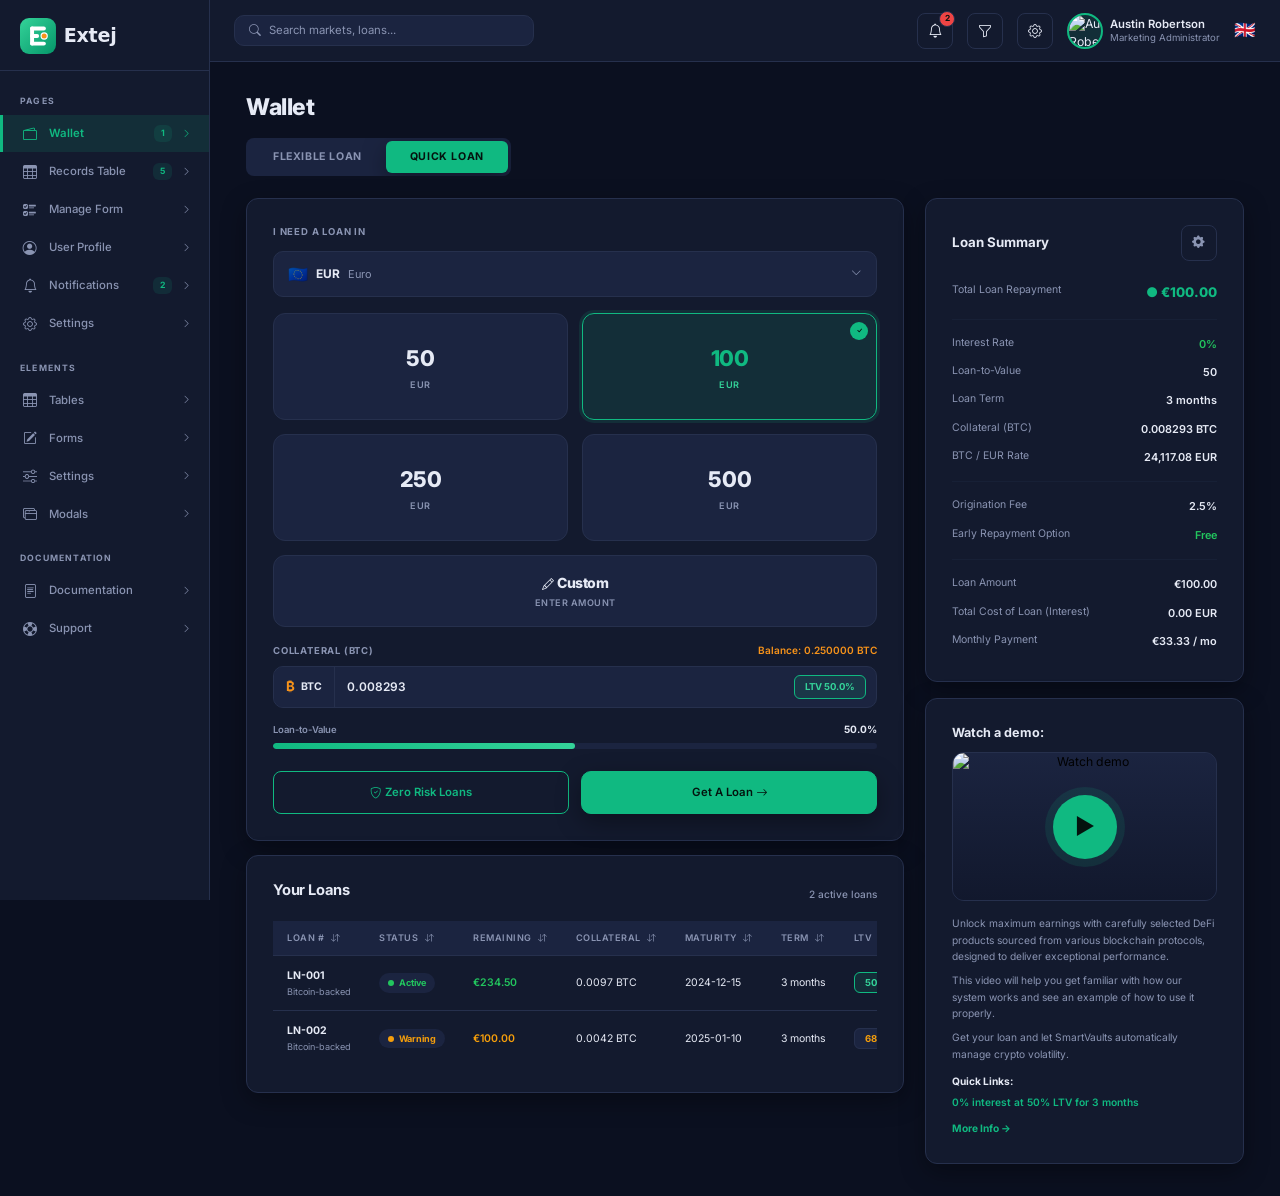
==== commit b7dd11da: "chnagin the theme and LOGO" ====
--- a/assignments/assign2/index.html
+++ b/assignments/assign2/index.html
@@ -5,6 +5,7 @@
   <meta name="viewport" content="width=device-width, initial-scale=1.0" />
   <title>Extej - Wallet</title>
   <meta name="description" content="Extej crypto wallet - get zero-interest Bitcoin-backed loans, manage collateral, and track your loan portfolio." />
+  <link rel="icon" type="image/svg+xml" href="public/extej-icon.svg" />
   <link rel="stylesheet" href="https://cdn.jsdelivr.net/npm/bootstrap@5.3.3/dist/css/bootstrap.min.css" />
   <link rel="stylesheet" href="https://cdn.jsdelivr.net/npm/bootstrap-icons@1.11.3/font/bootstrap-icons.min.css" />
   <link rel="stylesheet" href="style.css" />
@@ -19,7 +20,7 @@
     <button class="notif-clear-btn" id="markAllReadBtn" type="button">Mark all read</button>
   </div>
   <div class="notif-list" id="notifList">
-    <div style="padding:20px;text-align:center;color:#94A3B8;font-size:.78rem;">Loading...</div>
+    <div style="padding:20px;text-align:center;color:var(--text-muted);font-size:.78rem;">Loading...</div>
   </div>
   <div style="padding:10px 14px;border-top:1px solid var(--divider);text-align:center;background:var(--panel-bg);">
     <a href="#notifications" class="btn btn-sm btn-outline-primary w-100" id="drawerToNotifPage"><i class="bi bi-bell-fill me-1"></i> Open Notifications Center</a>
@@ -44,9 +45,9 @@
       <div><div class="settings-item-label">2-Factor Auth</div><div class="settings-item-sub">Currently enabled</div></div>
       <label class="toggle"><input type="checkbox" id="twoFaToggle" checked /><span class="toggle-slider"></span></label>
     </div>
-    <div class="settings-item" style="border-top:1px solid #F1F5F9;margin-top:4px;padding-top:14px;">
+    <div class="settings-item" style="border-top:1px solid var(--border);margin-top:4px;padding-top:14px;">
       <div><div class="settings-item-label">Language</div><div class="settings-item-sub" id="langLabel">English (GB)</div></div>
-      <i class="bi bi-chevron-right" style="color:#94A3B8;font-size:.8rem;"></i>
+      <i class="bi bi-chevron-right" style="color:var(--text-muted);font-size:.8rem;"></i>
     </div>
     <div class="mt-3 pt-2">
       <a href="#settings" class="btn btn-sm btn-primary w-100" id="drawerToSettingsPage"><i class="bi bi-gear-fill me-1"></i> Advanced Settings Page</a>
@@ -62,7 +63,7 @@
   </div>
   <div class="profile-panel-body">
     <div class="profile-avatar-wrap">
-      <img id="profileAvatar" src="https://ui-avatars.com/api/?name=Austin+Robertson&background=4F46E5&color=fff&size=80" alt="User Avatar" class="profile-avatar-img" />
+      <img id="profileAvatar" src="https://ui-avatars.com/api/?name=Austin+Robertson&background=131A2E&color=E6EAF5&size=80" alt="User Avatar" class="profile-avatar-img" />
     </div>
     <div class="profile-name" id="profileName">Austin Robertson</div>
     <div class="profile-role" id="profileRole">Marketing Administrator</div>
@@ -91,7 +92,7 @@
         <div class="modal-summary-row"><span class="modal-summary-label">Collateral (BTC)</span><span class="modal-summary-value" id="reviewCollateral">-</span></div>
         <div class="modal-summary-row"><span class="modal-summary-label">Loan-to-Value</span><span class="modal-summary-value" id="reviewLtv">50%</span></div>
         <hr class="modal-divider" />
-        <div class="modal-summary-row"><span class="modal-summary-label">Interest Rate</span><span class="modal-summary-value" style="color:#059669;">0%</span></div>
+        <div class="modal-summary-row"><span class="modal-summary-label">Interest Rate</span><span class="modal-summary-value" style="color:var(--success);">0%</span></div>
         <div class="modal-summary-row"><span class="modal-summary-label">Term</span><span class="modal-summary-value">3 months</span></div>
         <div class="modal-summary-row"><span class="modal-summary-label">Monthly Payment</span><span class="modal-summary-value" id="reviewMonthly">-</span></div>
         <div class="modal-summary-row"><span class="modal-summary-label">Origination Fee</span><span class="modal-summary-value">2.5%</span></div>
@@ -145,8 +146,7 @@
 <div class="offcanvas offcanvas-start sidebar-offcanvas" tabindex="-1" id="mobileSidebar">
   <div class="offcanvas-header border-0 pb-0">
     <div class="brand d-flex align-items-center gap-2">
-      <svg width="30" height="30" viewBox="0 0 30 30" fill="none"><polygon points="15,2 28,26 2,26" fill="#2563EB"/><polygon points="15,8 24,26 6,26" fill="#1D4ED8" opacity=".7"/></svg>
-      <span class="brand-name">Extej</span>
+      <img src="public/extej-icon.svg" alt="Extej" class="logo-icon" />
     </div>
     <button type="button" class="btn-close" data-bs-dismiss="offcanvas"></button>
   </div>
@@ -156,8 +156,7 @@
 <div class="app-wrapper">
   <aside class="sidebar d-none d-md-flex flex-column">
     <div class="sidebar-brand d-flex align-items-center gap-2">
-      <svg width="32" height="32" viewBox="0 0 30 30" fill="none"><polygon points="15,2 28,26 2,26" fill="#2563EB"/><polygon points="15,8 24,26 6,26" fill="#1D4ED8" opacity=".7"/></svg>
-      <span class="brand-name">Extej</span>
+      <img src="public/extej-logo.svg" alt="Extej" class="logo" />
     </div>
     <nav class="sidebar-nav" id="sidebarNav">
       <p class="nav-section-label">PAGES</p>
@@ -301,18 +300,18 @@
             <div class="panel-card mb-3">
               <div class="panel-header-row">
                 <span class="panel-header-title">Loan Summary</span>
-                <button class="icon-btn" id="summarySettingsBtn" type="button"><i class="bi bi-gear-fill" style="color:#94A3B8;font-size:.9rem;"></i></button>
+                <button class="icon-btn" id="summarySettingsBtn" type="button"><i class="bi bi-gear-fill" style="color:var(--text-muted);font-size:.9rem;"></i></button>
               </div>
               <div class="detail-row"><span class="detail-label">Total Loan Repayment</span><span class="detail-value highlight" id="sumTotalRepayment">&#9679; -</span></div>
               <hr class="detail-divider" />
-              <div class="detail-row"><span class="detail-label">Interest Rate</span><span class="detail-value" id="sumInterestRate" style="color:#059669;">0%</span></div>
+              <div class="detail-row"><span class="detail-label">Interest Rate</span><span class="detail-value" id="sumInterestRate" style="color:var(--success);">0%</span></div>
               <div class="detail-row"><span class="detail-label">Loan-to-Value</span><span class="detail-value" id="sumLtv">50%</span></div>
               <div class="detail-row"><span class="detail-label">Loan Term</span><span class="detail-value" id="sumLoanTerm">3 months</span></div>
               <div class="detail-row"><span class="detail-label">Collateral (BTC)</span><span class="detail-value" id="sumCollateral">-</span></div>
               <div class="detail-row"><span class="detail-label">BTC / <span id="sumCurrencyLabel">EUR</span> Rate</span><span class="detail-value" id="sumExchangeRate">24,117.08</span></div>
               <hr class="detail-divider" />
               <div class="detail-row"><span class="detail-label">Origination Fee</span><span class="detail-value" id="sumOriginationFee">2.5%</span></div>
-              <div class="detail-row"><span class="detail-label">Early Repayment Option</span><span class="detail-value" style="color:#059669;">Free</span></div>
+              <div class="detail-row"><span class="detail-label">Early Repayment Option</span><span class="detail-value" style="color:var(--success);">Free</span></div>
               <hr class="detail-divider" />
               <div class="detail-row"><span class="detail-label">Loan Amount</span><span class="detail-value" id="sumLoanAmount">-</span></div>
               <div class="detail-row"><span class="detail-label">Total Cost of Loan (Interest)</span><span class="detail-value" id="sumTotalInterest">0.00</span></div>
@@ -322,12 +321,10 @@
             <div class="panel-card demo-card">
               <h3 class="demo-title">Watch a demo:</h3>
               <div class="video-wrapper" id="videoWrapper">
-                <div class="video-thumb" id="videoThumb">
-                  <div class="play-btn-wrap">
-                    <div class="play-btn"><i class="bi bi-play-fill"></i></div>
-                    <span class="play-label">Watch Demo</span>
-                  </div>
-                </div>
+                <button class="video-thumb" id="videoThumb" type="button" aria-label="Play demo video">
+                  <img src="https://img.youtube.com/vi/C5J6trjtVDk/maxresdefault.jpg" data-fallback="https://img.youtube.com/vi/C5J6trjtVDk/hqdefault.jpg" alt="Watch demo" />
+                  <span class="play-btn" aria-hidden="true">&#9654;</span>
+                </button>
                 <iframe id="ytPlayer" allow="accelerometer; autoplay; clipboard-write; encrypted-media; gyroscope; picture-in-picture" allowfullscreen title="Extej Loan Demo Video" style="display:none;"></iframe>
               </div>
               <p class="demo-desc">Unlock maximum earnings with carefully selected DeFi products sourced from various blockchain protocols, designed to deliver exceptional performance.</p>
@@ -780,15 +777,15 @@
                 <label class="form-label-custom mb-2">Accent Color Style</label>
                 <div class="theme-selector-grid">
                   <div class="theme-card-option active" data-color="blue">
-                    <div class="theme-preview-circle" style="background:#2563eb;color:#fff;"><i class="bi bi-check"></i></div>
+                    <div class="theme-preview-circle" style="background:var(--primary);color:var(--on-primary);"><i class="bi bi-check"></i></div>
                     <div class="small fw-semibold">Fintech Blue</div>
                   </div>
                   <div class="theme-card-option" data-color="emerald">
-                    <div class="theme-preview-circle" style="background:#059669;color:#fff;"></div>
+                    <div class="theme-preview-circle" style="background:var(--primary-hover);color:var(--on-primary);"></div>
                     <div class="small fw-semibold">Emerald Green</div>
                   </div>
                   <div class="theme-card-option" data-color="purple">
-                    <div class="theme-preview-circle" style="background:#7c3aed;color:#fff;"></div>
+                    <div class="theme-preview-circle" style="background:var(--surface-2);color:var(--text);"></div>
                     <div class="small fw-semibold">Indigo Violet</div>
                   </div>
                 </div>
--- a/assignments/assign2/style.css
+++ b/assignments/assign2/style.css
@@ -1,68 +1,72 @@
 @import url('https://fonts.googleapis.com/css2?family=Inter:wght@300;400;500;600;700;800&display=swap');
 
-/* ══════════════════════════════════════════════════════
-   DESIGN TOKENS — LIGHT BLUE FINTECH PALETTE
-══════════════════════════════════════════════════════ */
+/*
+  DESIGN TOKENS  MIDNIGHT + EMERALD
+ */
 :root {
-  /* Sidebar (Light & Clean) */
+  --bg: #0B1020;
+  --surface: #131A2E;
+  --surface-2: #1B2440;
+  --border: #26304D;
+  --primary: #10B981;
+  --primary-hover: #34D399;
+  --primary-soft: rgba(16, 185, 129, 0.12);
+  --on-primary: #04130E;
+  --accent-btc: #F7931A;
+  --text: #E6EAF5;
+  --text-muted: #8A94B2;
+  --success: #22C55E;
+  --warning: #F59E0B;
+  --danger: #EF4444;
+  --radius: 12px;
+  --shadow: 0 8px 24px rgba(0, 0, 0, 0.35);
+
   --sidebar-width: 210px;
-  --sidebar-bg: #ffffff;
-  --sidebar-border: #e2e8f0;
-  --sidebar-text: #475569;
-  --sidebar-text-hover: #0f172a;
-  --sidebar-hover-bg: #f8fafc;
-  --sidebar-active-bg: #eff6ff;
-  --sidebar-active-text: #1d4ed8;
-  --sidebar-active-border: #2563eb;
-  --sidebar-section: #94a3b8;
-  --sidebar-badge-bg: #dbeafe;
-  --sidebar-badge-color: #1d4ed8;
-
-  /* Topbar */
-  --topbar-bg: #ffffff;
-  --topbar-border: #e2e8f0;
+  --sidebar-bg: var(--surface);
+  --sidebar-border: var(--border);
+  --sidebar-text: var(--text-muted);
+  --sidebar-text-hover: var(--text);
+  --sidebar-hover-bg: var(--surface-2);
+  --sidebar-active-bg: var(--primary-soft);
+  --sidebar-active-text: var(--primary);
+  --sidebar-active-border: var(--primary);
+  --sidebar-section: var(--text-muted);
+  --sidebar-badge-bg: var(--primary-soft);
+  --sidebar-badge-color: var(--primary);
+
+  --topbar-bg: var(--surface);
+  --topbar-border: var(--border);
   --topbar-height: 58px;
 
-  /* Overall Page & Surfaces */
-  --page-bg: #f4f7fc;
-  --panel-bg: #ffffff;
-  --panel-radius: 12px;
-  --panel-border: #e2e8f0;
-  --panel-shadow: 0 1px 3px 0 rgba(15, 23, 42, 0.04), 0 1px 2px -1px rgba(15, 23, 42, 0.02);
-
-  /* Primary Accent & Brand (Professional Fintech Blue) */
-  --primary: #2563eb;
-  --primary-dark: #1d4ed8;
-  --primary-light: #eff6ff;
-  --primary-border: #bfdbfe;
-  --accent: #2563eb;
-
-  /* Feedback Colors */
-  --success: #16a34a;
-  --success-bg: #dcfce7;
-  --warning: #d97706;
-  --warning-bg: #fef3c7;
-  --danger: #dc2626;
-  --danger-bg: #fee2e2;
-
-  /* Typography Colors */
-  --text-main: #0f172a;
-  --text-secondary: #334155;
-  --text-muted: #64748b;
-  --text-light: #94a3b8;
-
-  /* Interactive Elements */
-  --card-border: #e2e8f0;
-  --card-selected-border: #2563eb;
-  --card-selected-bg: #eff6ff;
-  --card-radius: 10px;
-  --divider: #f1f5f9;
-
-  /* Tabs */
-  --tab-bar-bg: #e2e8f0;
-  --tab-active-bg: #2563eb;
-  --tab-active-color: #ffffff;
-  --tab-inactive-color: #64748b;
+  --page-bg: var(--bg);
+  --panel-bg: var(--surface);
+  --panel-radius: var(--radius);
+  --panel-border: var(--border);
+  --panel-shadow: var(--shadow);
+
+  --primary-dark: var(--primary-hover);
+  --primary-light: var(--primary-soft);
+  --primary-border: var(--primary);
+  --accent: var(--primary);
+
+  --success-bg: var(--surface-2);
+  --warning-bg: var(--surface-2);
+  --danger-bg: var(--surface-2);
+
+  --text-main: var(--text);
+  --text-secondary: var(--text);
+  --text-light: var(--text-muted);
+
+  --card-border: var(--border);
+  --card-selected-border: var(--primary);
+  --card-selected-bg: var(--primary-soft);
+  --card-radius: var(--radius);
+  --divider: var(--border);
+
+  --tab-bar-bg: var(--surface-2);
+  --tab-active-bg: var(--primary);
+  --tab-active-color: var(--on-primary);
+  --tab-inactive-color: var(--text-muted);
 
   font-size: 14px;
 }
@@ -74,9 +78,9 @@
 }
 
 body {
-  font-family: 'Inter', -apple-system, BlinkMacSystemFont, 'Segoe UI', Roboto, sans-serif;
-  background: var(--page-bg);
-  color: var(--text-main);
+  background: var(--bg);
+  color: var(--text);
+  font-family: "Inter", system-ui, sans-serif;
   font-size: 0.875rem;
   min-height: 100vh;
   -webkit-font-smoothing: antialiased;
@@ -88,9 +92,9 @@
   min-height: 100vh;
 }
 
-/* ══════════════════════════════════════════════════════
+/*
    SIDEBAR (LIGHT, MINIMAL, TRUSTWORTHY)
-══════════════════════════════════════════════════════ */
+ */
 .sidebar {
   width: var(--sidebar-width);
   min-height: 100vh;
@@ -217,13 +221,13 @@
   width: 4px;
 }
 .sidebar::-webkit-scrollbar-thumb {
-  background: #cbd5e1;
+  background: var(--border);
   border-radius: 4px;
 }
 
-/* ══════════════════════════════════════════════════════
+/*
    TOP NAVBAR
-══════════════════════════════════════════════════════ */
+ */
 .main-column {
   flex: 1;
   min-width: 0;
@@ -257,9 +261,9 @@
 }
 
 .search-box {
-  background: #f8fafc;
+  background: var(--surface-2);
   border: 1px solid var(--topbar-border);
-  border-radius: 20px;
+  border-radius: 10px;
   padding: 6px 14px;
   gap: 8px;
   flex: 1;
@@ -270,9 +274,9 @@
 }
 
 .search-box:focus-within {
-  background: #ffffff;
+  background: var(--surface-2);
   border-color: var(--primary);
-  box-shadow: 0 0 0 3px rgba(37, 99, 235, 0.12);
+  box-shadow: 0 0 0 3px var(--primary-soft);
 }
 
 .search-icon {
@@ -295,7 +299,7 @@
 }
 
 .icon-btn {
-  background: #ffffff;
+  background: var(--surface);
   border: 1px solid var(--topbar-border);
   color: var(--text-secondary);
   font-size: 1rem;
@@ -323,8 +327,8 @@
   right: -3px;
   min-width: 16px;
   height: 16px;
-  background: #ef4444;
-  color: #fff;
+  background: var(--danger);
+  color: var(--on-primary);
   font-size: 0.6rem;
   font-weight: 700;
   border-radius: 8px;
@@ -333,7 +337,7 @@
   justify-content: center;
   padding: 0 3px;
   pointer-events: none;
-  border: 1.5px solid #ffffff;
+  border: 1.5px solid var(--border);
 }
 
 .avatar-wrap {
@@ -379,10 +383,10 @@
   position: absolute;
   top: calc(100% + 8px);
   right: 0;
-  background: #ffffff;
+  background: var(--surface);
   border: 1px solid var(--panel-border);
   border-radius: 8px;
-  box-shadow: 0 10px 25px -5px rgba(15, 23, 42, 0.1), 0 8px 10px -6px rgba(15, 23, 42, 0.05);
+  box-shadow: var(--shadow);
   min-width: 170px;
   z-index: 1060;
   display: none;
@@ -429,9 +433,9 @@
   font-weight: 600;
 }
 
-/* ══════════════════════════════════════════════════════
+/*
    PAGE CONTENT
-══════════════════════════════════════════════════════ */
+ */
 .page-content {
   padding: 24px 20px;
   flex: 1;
@@ -477,7 +481,7 @@
 .tab-btn.active {
   background: var(--tab-active-bg);
   color: var(--tab-active-color);
-  box-shadow: 0 2px 6px rgba(37, 99, 235, 0.25);
+  box-shadow: var(--shadow);
 }
 
 /* Panel Card */
@@ -499,9 +503,9 @@
   margin-bottom: 12px;
 }
 
-/* ══════════════════════════════════════════════════════
+/*
    CURRENCY SELECTOR
-══════════════════════════════════════════════════════ */
+ */
 .currency-dropdown-wrap {
   position: relative;
   margin-bottom: 16px;
@@ -509,7 +513,7 @@
 
 .currency-select-btn {
   width: 100%;
-  background: #ffffff;
+  background: var(--surface-2);
   border: 1.5px solid var(--card-border);
   border-radius: 8px;
   padding: 10px 14px;
@@ -524,14 +528,14 @@
 
 .currency-select-btn:hover {
   border-color: var(--primary-border);
-  background: #fcfdfe;
+  background: var(--surface-2);
 }
 
 .currency-select-btn.open,
 .currency-select-btn:focus {
   outline: none;
   border-color: var(--primary);
-  box-shadow: 0 0 0 3px rgba(37, 99, 235, 0.12);
+  box-shadow: 0 0 0 3px var(--primary-soft);
 }
 
 .currency-flag {
@@ -565,10 +569,10 @@
   top: calc(100% + 4px);
   left: 0;
   right: 0;
-  background: #ffffff;
+  background: var(--surface);
   border: 1px solid var(--panel-border);
   border-radius: 8px;
-  box-shadow: 0 10px 25px -5px rgba(15, 23, 42, 0.1), 0 8px 10px -6px rgba(15, 23, 42, 0.05);
+  box-shadow: var(--shadow);
   z-index: 1050;
   display: none;
   padding: 4px;
@@ -605,9 +609,9 @@
   color: var(--primary);
 }
 
-/* ══════════════════════════════════════════════════════
+/*
    AMOUNT CARDS GRID
-══════════════════════════════════════════════════════ */
+ */
 .amount-grid {
   display: grid;
   grid-template-columns: 1fr 1fr;
@@ -616,8 +620,8 @@
 }
 
 .amount-card {
-  border: 1.5px solid var(--card-border);
-  border-radius: var(--card-radius);
+  border: 1px solid var(--card-border);
+  border-radius: var(--radius);
   padding: 22px 14px;
   display: flex;
   flex-direction: column;
@@ -625,21 +629,21 @@
   justify-content: center;
   cursor: pointer;
   transition: all 0.2s ease;
-  background: #ffffff;
+  background: var(--surface-2);
   position: relative;
   gap: 3px;
 }
 
 .amount-card:hover {
-  border-color: var(--primary-border);
-  background: #fcfdfe;
-  transform: translateY(-1px);
+  border-color: var(--primary);
+  background: var(--surface-2);
+  transform: translateY(-2px);
 }
 
 .amount-card.selected {
-  border: 2px solid var(--primary);
+  border: 1px solid var(--primary);
   background: var(--primary-light);
-  box-shadow: 0 0 0 3px rgba(37, 99, 235, 0.12);
+  box-shadow: 0 0 0 3px var(--primary-soft);
 }
 
 .amount-card.custom-card {
@@ -681,7 +685,7 @@
   display: none;
   align-items: center;
   justify-content: center;
-  color: #fff;
+  color: var(--on-primary);
   font-size: 0.65rem;
 }
 
@@ -702,12 +706,12 @@
 .custom-amount-field {
   width: 100%;
   border: 1.5px solid var(--card-border);
-  border-radius: 8px;
+  border-radius: 10px;
   padding: 10px 14px;
   font-size: 0.85rem;
   color: var(--text-main);
   outline: none;
-  background: #ffffff;
+  background: var(--surface-2);
   transition: border-color 0.2s, box-shadow 0.2s;
   font-family: inherit;
   font-weight: 700;
@@ -715,12 +719,12 @@
 
 .custom-amount-field:focus {
   border-color: var(--primary);
-  box-shadow: 0 0 0 3px rgba(37, 99, 235, 0.12);
-}
-
-/* ══════════════════════════════════════════════════════
+  box-shadow: 0 0 0 3px var(--primary-soft);
+}
+
+/*
    COLLATERAL & LTV BAR
-══════════════════════════════════════════════════════ */
+ */
 .collateral-header {
   display: flex;
   justify-content: space-between;
@@ -738,16 +742,16 @@
 
 .collateral-balance {
   font-size: 0.72rem;
-  color: var(--primary);
+  color: var(--accent-btc);
   font-weight: 600;
 }
 
 .collateral-input-wrap {
   display: flex;
   align-items: center;
-  background: #ffffff;
+  background: var(--surface-2);
   border: 1.5px solid var(--card-border);
-  border-radius: 8px;
+  border-radius: 10px;
   overflow: hidden;
   transition: border-color 0.2s, box-shadow 0.2s;
   margin-bottom: 14px;
@@ -755,11 +759,11 @@
 
 .collateral-input-wrap:focus-within {
   border-color: var(--primary);
-  box-shadow: 0 0 0 3px rgba(37, 99, 235, 0.12);
+  box-shadow: 0 0 0 3px var(--primary-soft);
 }
 
 .btc-pill {
-  background: #f1f5f9;
+  background: var(--surface-2);
   color: var(--text-main);
   padding: 10px 12px;
   display: flex;
@@ -771,7 +775,7 @@
 }
 
 .btc-symbol {
-  color: #f59e0b;
+  color: var(--accent-btc);
   font-size: 0.95rem;
 }
 
@@ -805,13 +809,13 @@
 .ltv-badge.warn {
   background: var(--warning-bg);
   color: var(--warning);
-  border: 1px solid #fde68a;
+  border: 1px solid var(--border);
 }
 
 .ltv-badge.danger {
   background: var(--danger-bg);
   color: var(--danger);
-  border: 1px solid #fecaca;
+  border: 1px solid var(--border);
 }
 
 .ltv-bar-wrap {
@@ -840,14 +844,14 @@
 .ltv-track {
   width: 100%;
   height: 6px;
-  background: #e2e8f0;
+  background: var(--surface-2);
   border-radius: 4px;
   overflow: hidden;
 }
 
 .ltv-fill {
   height: 100%;
-  background: linear-gradient(90deg, #3b82f6, #2563eb);
+  background: linear-gradient(90deg, var(--primary), var(--primary-hover));
   border-radius: 4px;
   transition: width 0.3s ease, background 0.3s ease;
 }
@@ -860,9 +864,9 @@
   background: var(--danger);
 }
 
-/* ══════════════════════════════════════════════════════
+/*
    ACTION BUTTONS
-══════════════════════════════════════════════════════ */
+ */
 .action-btns {
   display: flex;
   gap: 12px;
@@ -870,7 +874,7 @@
 
 .btn-zero-risk {
   flex: 1;
-  background: #ffffff;
+  background: var(--surface);
   border: 1.5px solid var(--primary);
   color: var(--primary);
   font-size: 0.8125rem;
@@ -896,7 +900,7 @@
   flex: 1;
   background: var(--primary);
   border: 1.5px solid var(--primary);
-  color: #ffffff;
+  color: var(--on-primary);
   font-size: 0.8125rem;
   font-weight: 600;
   padding: 12px 18px;
@@ -907,19 +911,19 @@
   display: flex;
   align-items: center;
   justify-content: center;
-  box-shadow: 0 2px 8px rgba(37, 99, 235, 0.25);
+  box-shadow: var(--shadow);
 }
 
 .btn-get-loan:hover {
   background: var(--primary-dark);
   border-color: var(--primary-dark);
-  box-shadow: 0 4px 14px rgba(37, 99, 235, 0.35);
+  box-shadow: var(--shadow);
   transform: translateY(-1px);
 }
 
-/* ══════════════════════════════════════════════════════
+/*
    YOUR LOANS TABLE
-══════════════════════════════════════════════════════ */
+ */
 .section-header {
   display: flex;
   align-items: center;
@@ -947,7 +951,7 @@
 }
 
 .loans-table thead th {
-  background: #f8fafc;
+  background: var(--surface-2);
   color: var(--text-muted);
   font-weight: 600;
   font-size: 0.65rem;
@@ -976,20 +980,20 @@
 }
 
 .loans-table tbody tr:hover {
-  background: #f8fafd;
+  background: var(--surface-2);
 }
 
 .loans-table tbody tr.row-danger {
-  background: #fff8f8;
+  background: var(--primary-soft);
 }
 
 .loans-table tbody tr.row-danger:hover {
-  background: #fef2f2;
+  background: var(--primary-soft);
 }
 
 .sort-icon {
   font-size: 0.62rem;
-  color: #cbd5e1;
+  color: var(--text-muted);
   margin-left: 4px;
   cursor: pointer;
   transition: color 0.15s ease;
@@ -1054,7 +1058,7 @@
 .status-pill.danger .status-dot { background: var(--danger); }
 
 .btn-details {
-  background: #ffffff;
+  background: var(--surface);
   border: 1px solid var(--card-border);
   color: var(--text-secondary);
   font-size: 0.68rem;
@@ -1075,7 +1079,7 @@
 .btn-repay {
   background: var(--primary);
   border: 1px solid var(--primary);
-  color: #fff;
+  color: var(--on-primary);
   font-size: 0.68rem;
   font-weight: 600;
   border-radius: 6px;
@@ -1104,9 +1108,9 @@
   color: var(--text-light);
 }
 
-/* ══════════════════════════════════════════════════════
+/*
    LOAN SUMMARY CARD (RIGHT PANEL)
-══════════════════════════════════════════════════════ */
+ */
 .panel-header-row {
   display: flex;
   align-items: center;
@@ -1155,9 +1159,9 @@
   border-top: 1px solid var(--divider);
 }
 
-/* ══════════════════════════════════════════════════════
+/*
    WATCH A DEMO CARD
-══════════════════════════════════════════════════════ */
+ */
 .demo-card {
   margin-top: 16px;
 }
@@ -1171,22 +1175,21 @@
 
 .video-wrapper {
   width: 100%;
-  border-radius: 10px;
+  border-radius: var(--radius);
   overflow: hidden;
   margin-bottom: 14px;
   position: relative;
   aspect-ratio: 16 / 9;
-  background: #0f172a;
-  cursor: pointer;
+  background: var(--surface-2);
+  border: 1px solid var(--border);
 }
 
 .video-thumb {
   width: 100%;
   height: 100%;
-  background: linear-gradient(135deg, #0f172a 0%, #1e3a8a 55%, #2563eb 100%);
-  display: flex;
-  align-items: center;
-  justify-content: center;
+  padding: 0;
+  border: 0;
+  background: var(--surface-2);
   cursor: pointer;
   position: absolute;
   inset: 0;
@@ -1198,42 +1201,40 @@
   pointer-events: none;
 }
 
-.play-btn-wrap {
-  display: flex;
-  flex-direction: column;
-  align-items: center;
-  gap: 8px;
-  position: relative;
+.video-thumb img {
+  width: 100%;
+  height: 100%;
+  object-fit: cover;
+  display: block;
+}
+
+.video-thumb::after {
+  content: "";
+  position: absolute;
+  inset: 0;
+  background: linear-gradient(to top, rgba(11, 16, 32, 0.6), transparent);
+}
+
+.play-btn {
+  position: absolute;
+  top: 50%;
+  left: 50%;
+  transform: translate(-50%, -50%);
   z-index: 1;
-}
-
-.play-btn {
-  width: 50px;
-  height: 50px;
+  width: 64px;
+  height: 64px;
   background: var(--primary);
   border-radius: 50%;
-  display: flex;
-  align-items: center;
-  justify-content: center;
-  color: #fff;
-  font-size: 1.4rem;
-  box-shadow: 0 4px 20px rgba(37, 99, 235, 0.45);
-  cursor: pointer;
-  transition: transform 0.2s, box-shadow 0.2s, background 0.2s;
-  border: none;
-}
-
-.play-btn:hover {
-  transform: scale(1.08);
-  background: var(--primary-dark);
-  box-shadow: 0 6px 24px rgba(37, 99, 235, 0.55);
-}
-
-.play-label {
-  font-size: 0.72rem;
-  color: rgba(255, 255, 255, 0.9);
-  font-weight: 600;
-  letter-spacing: 0.3px;
+  display: grid;
+  place-items: center;
+  color: var(--on-primary);
+  font-size: 22px;
+  box-shadow: 0 0 0 8px var(--primary-soft);
+  transition: transform 0.2s ease;
+}
+
+.video-thumb:hover .play-btn {
+  transform: translate(-50%, -50%) scale(1.1);
 }
 
 #ytPlayer {
@@ -1282,13 +1283,13 @@
   text-decoration: underline;
 }
 
-/* ══════════════════════════════════════════════════════
+/*
    PANELS & MODALS (NOTIFICATIONS, PROFILE, SETTINGS)
-══════════════════════════════════════════════════════ */
+ */
 .panel-backdrop {
   position: fixed;
   inset: 0;
-  background: rgba(15, 23, 42, 0.3);
+  background: var(--bg);
   backdrop-filter: blur(2px);
   z-index: 1040;
   opacity: 0;
@@ -1309,9 +1310,9 @@
   right: -360px;
   width: 330px;
   height: 100vh;
-  background: #ffffff;
+  background: var(--surface);
   z-index: 1050;
-  box-shadow: -4px 0 25px rgba(15, 23, 42, 0.08);
+  box-shadow: var(--shadow);
   border-left: 1px solid var(--panel-border);
   transition: right 0.28s cubic-bezier(0.4, 0, 0.2, 1);
   display: flex;
@@ -1371,7 +1372,7 @@
 }
 
 .notif-item:hover {
-  background: #f8fafc;
+  background: var(--surface-2);
 }
 
 .notif-item.unread {
@@ -1389,7 +1390,7 @@
   flex-shrink: 0;
 }
 
-.notif-icon.info { background: #e0f2fe; color: #0284c7; }
+.notif-icon.info { background: var(--primary-soft); color: var(--primary); }
 .notif-icon.success { background: var(--success-bg); color: var(--success); }
 .notif-icon.warning { background: var(--warning-bg); color: var(--warning); }
 .notif-icon.danger { background: var(--danger-bg); color: var(--danger); }
@@ -1433,9 +1434,9 @@
   right: -340px;
   width: 310px;
   height: 100vh;
-  background: #ffffff;
+  background: var(--surface);
   z-index: 1050;
-  box-shadow: -4px 0 25px rgba(15, 23, 42, 0.08);
+  box-shadow: var(--shadow);
   border-left: 1px solid var(--panel-border);
   transition: right 0.28s cubic-bezier(0.4, 0, 0.2, 1);
   display: flex;
@@ -1503,7 +1504,7 @@
   position: absolute;
   cursor: pointer;
   inset: 0;
-  background: #cbd5e1;
+  background: var(--surface-2);
   border-radius: 22px;
   transition: background 0.2s ease;
 }
@@ -1515,10 +1516,10 @@
   height: 16px;
   left: 3px;
   bottom: 3px;
-  background: #ffffff;
+  background: var(--surface);
   border-radius: 50%;
   transition: transform 0.2s ease;
-  box-shadow: 0 1px 3px rgba(0, 0, 0, 0.15);
+  box-shadow: var(--shadow);
 }
 
 .toggle input:checked + .toggle-slider {
@@ -1536,9 +1537,9 @@
   right: -320px;
   width: 290px;
   height: 100vh;
-  background: #ffffff;
+  background: var(--surface);
   z-index: 1050;
-  box-shadow: -4px 0 25px rgba(15, 23, 42, 0.08);
+  box-shadow: var(--shadow);
   border-left: 1px solid var(--panel-border);
   transition: right 0.28s cubic-bezier(0.4, 0, 0.2, 1);
   display: flex;
@@ -1580,7 +1581,7 @@
   overflow: hidden;
   margin-bottom: 14px;
   border: 3px solid var(--primary-light);
-  box-shadow: 0 0 0 3px rgba(37, 99, 235, 0.15);
+  box-shadow: 0 0 0 3px var(--primary-soft);
 }
 
 .profile-avatar-img {
@@ -1619,9 +1620,9 @@
 
 .profile-logout-btn {
   width: 100%;
-  background: #ffffff;
-  border: 1.5px solid #fee2e2;
-  color: #dc2626;
+  background: var(--surface);
+  border: 1.5px solid var(--border);
+  color: var(--danger);
   padding: 10px 16px;
   border-radius: 8px;
   font-size: 0.8125rem;
@@ -1636,15 +1637,15 @@
 }
 
 .profile-logout-btn:hover {
-  background: #fef2f2;
-  border-color: #fca5a5;
+  background: var(--primary-soft);
+  border-color: var(--danger);
 }
 
 /* Modals */
 .modal-overlay {
   position: fixed;
   inset: 0;
-  background: rgba(15, 23, 42, 0.4);
+  background: var(--bg);
   backdrop-filter: blur(2px);
   z-index: 1100;
   display: none;
@@ -1658,10 +1659,10 @@
 }
 
 .modal-box {
-  background: #ffffff;
+  background: var(--surface);
   border: 1px solid var(--panel-border);
   border-radius: var(--panel-radius);
-  box-shadow: 0 20px 30px -10px rgba(15, 23, 42, 0.15);
+  box-shadow: var(--shadow);
   width: 100%;
   max-width: 440px;
   padding: 28px 24px;
@@ -1739,7 +1740,7 @@
 
 .modal-summary {
   width: 100%;
-  background: #f8fafc;
+  background: var(--surface-2);
   border: 1px solid var(--card-border);
   border-radius: 8px;
   padding: 14px 16px;
@@ -1778,7 +1779,7 @@
   width: 100%;
   background: var(--primary);
   border: none;
-  color: #ffffff;
+  color: var(--on-primary);
   padding: 11px;
   border-radius: 8px;
   font-size: 0.8125rem;
@@ -1787,7 +1788,7 @@
   transition: background 0.15s ease;
   margin-bottom: 8px;
   font-family: inherit;
-  box-shadow: 0 2px 6px rgba(37, 99, 235, 0.25);
+  box-shadow: var(--shadow);
 }
 
 .modal-btn-primary:hover {
@@ -1809,7 +1810,7 @@
 }
 
 .modal-btn-secondary:hover {
-  background: #f8fafc;
+  background: var(--surface-2);
   color: var(--text-main);
 }
 
@@ -1853,7 +1854,7 @@
   font-size: 0.75rem;
   font-weight: 600;
   color: var(--text-muted);
-  background: #f8fafc;
+  background: var(--surface-2);
   padding: 6px 14px;
   border-radius: 6px;
   margin-bottom: 18px;
@@ -1873,10 +1874,10 @@
 }
 
 .toast {
-  background: #ffffff;
+  background: var(--surface);
   border: 1px solid var(--card-border);
   border-radius: 8px;
-  box-shadow: 0 8px 20px rgba(15, 23, 42, 0.08);
+  box-shadow: var(--shadow);
   padding: 10px 16px;
   font-size: 0.78rem;
   font-weight: 500;
@@ -1896,7 +1897,7 @@
 
 /* Skeleton */
 .skeleton {
-  background: linear-gradient(90deg, #e2e8f0 25%, #f1f5f9 50%, #e2e8f0 75%);
+  background: linear-gradient(90deg, var(--surface-2) 25%, var(--border) 50%, var(--surface-2) 75%);
   background-size: 200% 100%;
   animation: shimmer 1.4s infinite;
   border-radius: 4px;
@@ -1947,103 +1948,82 @@
   :root { --sidebar-width: 230px; }
 }
 
-/* ══════════════════════════════════════════════════════
+/*
    DARK THEME TOKENS & OVERRIDES
-══════════════════════════════════════════════════════ */
+ */
 [data-theme="dark"] {
-  --page-bg: #090d16;
-  --panel-bg: #111827;
-  --panel-border: #1f2937;
-  --panel-shadow: 0 4px 16px rgba(0, 0, 0, 0.45);
-  --text-main: #f8fafc;
-  --text-secondary: #e2e8f0;
-  --text-muted: #94a3b8;
-  --text-light: #64748b;
-  --sidebar-bg: #0d131f;
-  --sidebar-border: #1e293b;
-  --sidebar-text: #94a3b8;
-  --sidebar-text-hover: #ffffff;
-  --sidebar-hover-bg: #172033;
-  --sidebar-active-bg: #1e3a8a;
-  --sidebar-active-text: #93c5fd;
-  --sidebar-active-border: #3b82f6;
-  --sidebar-section: #64748b;
-  --sidebar-badge-bg: #1e3a8a;
-  --sidebar-badge-color: #93c5fd;
-  --topbar-bg: #0d131f;
-  --topbar-border: #1e293b;
-  --card-border: #1f2937;
-  --card-selected-bg: #172554;
-  --card-selected-border: #3b82f6;
-  --divider: #1e293b;
-  --tab-bar-bg: #1e293b;
-  --tab-inactive-color: #94a3b8;
+  color-scheme: dark;
 }
 
 [data-theme="dark"] .form-control,
 [data-theme="dark"] .form-select {
-  background-color: #172033;
-  border-color: #2e3e5c;
-  color: #f8fafc;
+  background-color: var(--surface-2);
+  border-color: var(--border);
+  color: var(--text);
 }
 
 [data-theme="dark"] .form-control:focus,
 [data-theme="dark"] .form-select:focus {
-  background-color: #172033;
-  border-color: #3b82f6;
-  color: #f8fafc;
-  box-shadow: 0 0 0 3px rgba(59, 130, 246, 0.2);
+  background-color: var(--surface-2);
+  border-color: var(--primary);
+  color: var(--text);
+  box-shadow: 0 0 0 3px var(--primary-soft);
 }
 
 [data-theme="dark"] .search-box {
-  background: #172033;
-  border-color: #2e3e5c;
+  background: var(--surface-2);
+  border-color: var(--border);
 }
 
 [data-theme="dark"] .search-input {
-  color: #f8fafc;
+  color: var(--text);
 }
 
 [data-theme="dark"] .loans-table thead th,
 [data-theme="dark"] .records-table thead th {
-  background-color: #172033;
-  color: #94a3b8;
-  border-bottom-color: #2e3e5c;
+  background-color: var(--surface-2);
+  color: var(--text-muted);
+  border-bottom-color: var(--border);
 }
 
 [data-theme="dark"] .loans-table tbody td,
 [data-theme="dark"] .records-table tbody td {
-  border-bottom-color: #1e293b;
-  color: #f8fafc;
+  border-bottom-color: var(--border);
+  color: var(--text);
 }
 
 [data-theme="dark"] .loans-table tbody tr:hover,
 [data-theme="dark"] .records-table tbody tr:hover {
-  background-color: #172033;
+  background-color: var(--surface-2);
 }
 
 [data-theme="dark"] .currency-select-btn,
+[data-theme="dark"] .amount-card {
+  background-color: var(--surface-2);
+  border-color: var(--border);
+  color: var(--text);
+}
+
 [data-theme="dark"] .currency-dropdown-menu,
-[data-theme="dark"] .amount-card,
 [data-theme="dark"] .settings-panel,
 [data-theme="dark"] .profile-panel,
 [data-theme="dark"] .notif-panel,
 [data-theme="dark"] .modal-box,
 [data-theme="dark"] .filter-dropdown-menu {
-  background-color: #111827;
-  border-color: #1f2937;
-  color: #f8fafc;
+  background-color: var(--surface);
+  border-color: var(--border);
+  color: var(--text);
 }
 
 [data-theme="dark"] .btn-zero-risk {
-  background-color: #172033;
-  color: #60a5fa;
-  border-color: #3b82f6;
-}
-
-/* ══════════════════════════════════════════════════════
+  background-color: var(--surface-2);
+  color: var(--primary);
+  border-color: var(--primary);
+}
+
+/*
    VIEW SECTION ROUTER
-══════════════════════════════════════════════════════ */
+ */
 .view-section {
   display: none;
   animation: viewFadeIn 0.22s cubic-bezier(0.16, 1, 0.3, 1);
@@ -2064,9 +2044,9 @@
   }
 }
 
-/* ══════════════════════════════════════════════════════
+/*
    HEADER BADGES & BREADCRUMBS
-══════════════════════════════════════════════════════ */
+ */
 .page-subtitle {
   font-size: 0.8125rem;
   color: var(--text-muted);
@@ -2104,32 +2084,32 @@
 }
 
 .view-mode-pill.create {
-  background: #eff6ff;
-  color: #2563eb;
-  border: 1px solid #bfdbfe;
+  background: var(--primary-soft);
+  color: var(--primary);
+  border: 1px solid var(--border);
 }
 
 .view-mode-pill.edit {
-  background: #fef3c7;
-  color: #b45309;
-  border: 1px solid #fde68a;
+  background: var(--primary-soft);
+  color: var(--warning);
+  border: 1px solid var(--border);
 }
 
 [data-theme="dark"] .view-mode-pill.create {
-  background: #1e3a8a;
-  color: #93c5fd;
-  border-color: #2563eb;
+  background: var(--primary-soft);
+  color: var(--primary);
+  border-color: var(--primary);
 }
 
 [data-theme="dark"] .view-mode-pill.edit {
-  background: #78350f;
-  color: #fde68a;
-  border-color: #b45309;
-}
-
-/* ══════════════════════════════════════════════════════
+  background: var(--surface-2);
+  color: var(--warning);
+  border-color: var(--warning);
+}
+
+/*
    STAT / KPI METRIC CARDS
-══════════════════════════════════════════════════════ */
+ */
 .stats-grid {
   display: grid;
   grid-template-columns: repeat(auto-fit, minmax(210px, 1fr));
@@ -2151,7 +2131,7 @@
 
 .stat-card:hover {
   transform: translateY(-2px);
-  box-shadow: 0 6px 16px rgba(15, 23, 42, 0.08);
+  box-shadow: var(--shadow);
 }
 
 .stat-info {
@@ -2205,30 +2185,30 @@
 }
 
 .stat-icon-wrap.blue {
-  background: #eff6ff;
-  color: #2563eb;
+  background: var(--primary-soft);
+  color: var(--primary);
 }
 .stat-icon-wrap.emerald {
-  background: #ecfdf5;
-  color: #059669;
+  background: var(--primary-soft);
+  color: var(--success);
 }
 .stat-icon-wrap.amber {
-  background: #fffbeb;
-  color: #d97706;
+  background: var(--primary-soft);
+  color: var(--warning);
 }
 .stat-icon-wrap.purple {
-  background: #faf5ff;
-  color: #9333ea;
-}
-
-[data-theme="dark"] .stat-icon-wrap.blue { background: #1e3a8a; color: #93c5fd; }
-[data-theme="dark"] .stat-icon-wrap.emerald { background: #064e3b; color: #6ee7b7; }
-[data-theme="dark"] .stat-icon-wrap.amber { background: #78350f; color: #fde68a; }
-[data-theme="dark"] .stat-icon-wrap.purple { background: #581c87; color: #e9d5ff; }
-
-/* ══════════════════════════════════════════════════════
+  background: var(--primary-soft);
+  color: var(--primary);
+}
+
+[data-theme="dark"] .stat-icon-wrap.blue { background: var(--primary-soft); color: var(--primary); }
+[data-theme="dark"] .stat-icon-wrap.emerald { background: var(--surface-2); color: var(--success); }
+[data-theme="dark"] .stat-icon-wrap.amber { background: var(--surface-2); color: var(--warning); }
+[data-theme="dark"] .stat-icon-wrap.purple { background: var(--surface-2); color: var(--primary); }
+
+/*
    TOOLBAR & FILTER BAR
-══════════════════════════════════════════════════════ */
+ */
 .table-toolbar {
   display: flex;
   flex-wrap: wrap;
@@ -2272,7 +2252,7 @@
 
 .toolbar-search input:focus {
   border-color: var(--primary);
-  box-shadow: 0 0 0 3px rgba(37, 99, 235, 0.12);
+  box-shadow: 0 0 0 3px var(--primary-soft);
 }
 
 .toolbar-actions {
@@ -2282,9 +2262,9 @@
   flex-wrap: wrap;
 }
 
-/* ══════════════════════════════════════════════════════
+/*
    RECORDS TABLE STYLES
-══════════════════════════════════════════════════════ */
+ */
 .records-table {
   width: 100%;
   font-size: 0.78rem;
@@ -2292,7 +2272,7 @@
 }
 
 .records-table thead th {
-  background: #f8fafc;
+  background: var(--surface-2);
   color: var(--text-muted);
   font-weight: 600;
   font-size: 0.68rem;
@@ -2317,7 +2297,7 @@
 }
 
 .records-table tbody tr:hover {
-  background: #f8fafd;
+  background: var(--surface-2);
 }
 
 .records-table tbody tr.highlight-updated {
@@ -2325,7 +2305,7 @@
 }
 
 @keyframes rowGlow {
-  0% { background: rgba(37, 99, 235, 0.18); }
+  0% { background: var(--bg); }
   100% { background: transparent; }
 }
 
@@ -2339,8 +2319,8 @@
   width: 32px;
   height: 32px;
   border-radius: 50%;
-  background: #eff6ff;
-  color: #2563eb;
+  background: var(--primary-soft);
+  color: var(--primary);
   font-weight: 700;
   font-size: 0.75rem;
   display: flex;
@@ -2371,13 +2351,13 @@
   border-radius: 4px;
   font-size: 0.68rem;
   font-weight: 600;
-  background: #f1f5f9;
-  color: #475569;
+  background: var(--surface-2);
+  color: var(--text-muted);
 }
 
 [data-theme="dark"] .record-badge {
-  background: #1e293b;
-  color: #94a3b8;
+  background: var(--surface-2);
+  color: var(--text-muted);
 }
 
 .asset-pill {
@@ -2388,13 +2368,17 @@
   font-size: 0.75rem;
 }
 
-/* ══════════════════════════════════════════════════════
+.asset-pill .text-warning {
+  color: var(--accent-btc) !important;
+}
+
+/*
    ACTION BUTTONS IN TABLE
-══════════════════════════════════════════════════════ */
+ */
 .btn-action-view {
-  background: #eff6ff;
-  border: 1px solid #bfdbfe;
-  color: #1d4ed8;
+  background: var(--primary-soft);
+  border: 1px solid var(--border);
+  color: var(--primary);
   font-size: 0.72rem;
   font-weight: 600;
   padding: 5px 10px;
@@ -2407,15 +2391,15 @@
 }
 
 .btn-action-view:hover {
-  background: #2563eb;
-  border-color: #2563eb;
-  color: #ffffff;
+  background: var(--primary);
+  border-color: var(--primary);
+  color: var(--on-primary);
 }
 
 .btn-action-delete {
-  background: #fee2e2;
-  border: 1px solid #fecaca;
-  color: #dc2626;
+  background: var(--primary-soft);
+  border: 1px solid var(--border);
+  color: var(--danger);
   font-size: 0.72rem;
   font-weight: 600;
   padding: 5px 9px;
@@ -2427,33 +2411,33 @@
 }
 
 .btn-action-delete:hover {
-  background: #dc2626;
-  border-color: #dc2626;
-  color: #ffffff;
+  background: var(--danger);
+  border-color: var(--danger);
+  color: var(--on-primary);
 }
 
 [data-theme="dark"] .btn-action-view {
-  background: #1e3a8a;
-  border-color: #2563eb;
-  color: #bfdbfe;
+  background: var(--primary-soft);
+  border-color: var(--primary);
+  color: var(--primary);
 }
 [data-theme="dark"] .btn-action-view:hover {
-  background: #2563eb;
-  color: #ffffff;
+  background: var(--primary);
+  color: var(--on-primary);
 }
 [data-theme="dark"] .btn-action-delete {
-  background: #7f1d1d;
-  border-color: #991b1b;
-  color: #fca5a5;
+  background: var(--surface-2);
+  border-color: var(--border);
+  color: var(--danger);
 }
 [data-theme="dark"] .btn-action-delete:hover {
-  background: #dc2626;
-  color: #ffffff;
-}
-
-/* ══════════════════════════════════════════════════════
+  background: var(--danger);
+  color: var(--on-primary);
+}
+
+/*
    MANAGE FORM ENHANCEMENTS
-══════════════════════════════════════════════════════ */
+ */
 .form-section-header {
   font-size: 0.95rem;
   font-weight: 700;
@@ -2486,7 +2470,7 @@
   padding: 9px 13px;
   border-radius: 8px;
   border: 1px solid var(--card-border);
-  background: #ffffff;
+  background: var(--surface);
   font-size: 0.8125rem;
   color: var(--text-main);
   outline: none;
@@ -2496,15 +2480,15 @@
 
 [data-theme="dark"] .form-control-custom,
 [data-theme="dark"] .form-select-custom {
-  background: #172033;
-  border-color: #2e3e5c;
-  color: #f8fafc;
+  background: var(--surface-2);
+  border-color: var(--border);
+  color: var(--text);
 }
 
 .form-control-custom:focus,
 .form-select-custom:focus {
   border-color: var(--primary);
-  box-shadow: 0 0 0 3px rgba(37, 99, 235, 0.12);
+  box-shadow: 0 0 0 3px var(--primary-soft);
 }
 
 .form-control-custom:disabled,
@@ -2537,8 +2521,8 @@
 }
 
 [data-theme="dark"] .range-val-badge {
-  background: #1e3a8a;
-  color: #bfdbfe;
+  background: var(--primary-soft);
+  color: var(--primary);
 }
 
 .live-preview-box {
@@ -2548,9 +2532,9 @@
   padding: 20px;
 }
 
-/* ══════════════════════════════════════════════════════
+/*
    SETTINGS PAGE CARDS
-══════════════════════════════════════════════════════ */
+ */
 .settings-nav-pills {
   display: flex;
   gap: 8px;
@@ -2588,9 +2572,9 @@
 }
 
 [data-theme="dark"] .settings-pill-btn.active {
-  background: #1e3a8a;
-  color: #bfdbfe;
-  border-color: #2563eb;
+  background: var(--primary-soft);
+  color: var(--primary);
+  border-color: var(--primary);
 }
 
 .theme-selector-grid {
@@ -2620,7 +2604,7 @@
 }
 
 [data-theme="dark"] .theme-card-option.active {
-  background: #1e3a8a;
+  background: var(--primary-soft);
 }
 
 .theme-preview-circle {
@@ -2634,14 +2618,14 @@
   font-size: 1.1rem;
 }
 
-/* ══════════════════════════════════════════════════════
+/*
    PROFILE PAGE
-══════════════════════════════════════════════════════ */
+ */
 .profile-hero {
-  background: linear-gradient(135deg, #1e3a8a 0%, #2563eb 50%, #3b82f6 100%);
+  background: linear-gradient(135deg, var(--bg) 0%, var(--surface-2) 50%, var(--primary) 100%);
   border-radius: var(--panel-radius);
   padding: 30px;
-  color: #ffffff;
+  color: var(--on-primary);
   display: flex;
   flex-wrap: wrap;
   align-items: center;
@@ -2659,7 +2643,7 @@
   right: -50px;
   width: 200px;
   height: 200px;
-  background: radial-gradient(circle, rgba(255, 255, 255, 0.15) 0%, transparent 70%);
+  background: radial-gradient(circle, var(--primary-soft) 0%, transparent 70%);
   border-radius: 50%;
 }
 
@@ -2674,8 +2658,8 @@
   width: 80px;
   height: 80px;
   border-radius: 50%;
-  border: 3px solid #ffffff;
-  box-shadow: 0 4px 14px rgba(0, 0, 0, 0.25);
+  border: 3px solid var(--border);
+  box-shadow: var(--shadow);
   object-fit: cover;
 }
 
@@ -2691,9 +2675,9 @@
   opacity: 0.9;
 }
 
-/* ══════════════════════════════════════════════════════
+/*
    NOTIFICATIONS PAGE
-══════════════════════════════════════════════════════ */
+ */
 .notif-page-card {
   display: flex;
   align-items: flex-start;
@@ -2704,19 +2688,19 @@
 }
 
 .notif-page-card:hover {
-  background: #f8fafc;
+  background: var(--surface-2);
 }
 
 [data-theme="dark"] .notif-page-card:hover {
-  background: #172033;
+  background: var(--surface-2);
 }
 
 .notif-page-card.unread {
-  background: #f0f7ff;
+  background: var(--primary-soft);
 }
 
 [data-theme="dark"] .notif-page-card.unread {
-  background: #142037;
+  background: var(--primary-soft);
 }
 
 .notif-page-icon {
@@ -2755,3 +2739,124 @@
   align-items: center;
   gap: 12px;
 }
+
+.form-control,
+.form-select,
+.form-control-custom,
+.form-select-custom,
+.custom-amount-field,
+.currency-select-btn,
+.collateral-input-wrap,
+.toolbar-search input {
+  background-color: var(--surface-2);
+  border-color: var(--border);
+  color: var(--text);
+  border-radius: 10px;
+}
+
+.form-control:focus,
+.form-select:focus,
+.form-control-custom:focus,
+.form-select-custom:focus,
+.custom-amount-field:focus,
+.toolbar-search input:focus {
+  background-color: var(--surface-2);
+  border-color: var(--primary);
+  color: var(--text);
+  box-shadow: 0 0 0 3px var(--primary-soft);
+}
+
+.btn-primary,
+.btn-get-loan,
+.btn-repay,
+.modal-btn-primary {
+  color: var(--on-primary);
+  border-radius: 10px;
+}
+
+.btn-primary {
+  --bs-btn-bg: var(--primary);
+  --bs-btn-border-color: var(--primary);
+  --bs-btn-hover-bg: var(--primary-hover);
+  --bs-btn-hover-border-color: var(--primary-hover);
+  --bs-btn-color: var(--on-primary);
+  --bs-btn-hover-color: var(--on-primary);
+  --bs-btn-active-bg: var(--primary-hover);
+  --bs-btn-active-border-color: var(--primary-hover);
+}
+
+.btn-outline-primary {
+  --bs-btn-color: var(--primary);
+  --bs-btn-border-color: var(--primary);
+  --bs-btn-hover-bg: var(--primary);
+  --bs-btn-hover-border-color: var(--primary);
+  --bs-btn-hover-color: var(--on-primary);
+  --bs-btn-active-bg: var(--primary);
+  --bs-btn-active-border-color: var(--primary);
+}
+
+.text-primary {
+  color: var(--primary) !important;
+}
+
+.text-info {
+  color: var(--primary) !important;
+}
+
+.text-secondary {
+  color: var(--text-muted) !important;
+}
+
+.text-dark {
+  color: var(--text) !important;
+}
+
+.bg-white {
+  background-color: var(--surface) !important;
+}
+
+.bg-primary-subtle {
+  background-color: var(--primary-soft) !important;
+}
+
+.bg-success-subtle,
+.bg-warning-subtle,
+.bg-danger-subtle,
+.bg-info-subtle,
+.bg-secondary-subtle {
+  background-color: var(--surface-2) !important;
+}
+
+.border-success-subtle,
+.border-warning-subtle,
+.border-danger-subtle,
+.border-info-subtle,
+.border-secondary-subtle {
+  border-color: var(--border) !important;
+}
+
+html {
+  scrollbar-color: var(--border) var(--bg);
+  scrollbar-width: thin;
+}
+
+*::-webkit-scrollbar {
+  width: 8px;
+  height: 8px;
+}
+
+*::-webkit-scrollbar-track {
+  background: var(--bg);
+}
+
+*::-webkit-scrollbar-thumb {
+  background: var(--border);
+  border-radius: 8px;
+}
+
+*::-webkit-scrollbar-thumb:hover {
+  background: var(--text-muted);
+}
+
+.logo { height: 36px; width: auto; display: block; }
+.logo-icon { height: 36px; width: 36px; display: block; }
